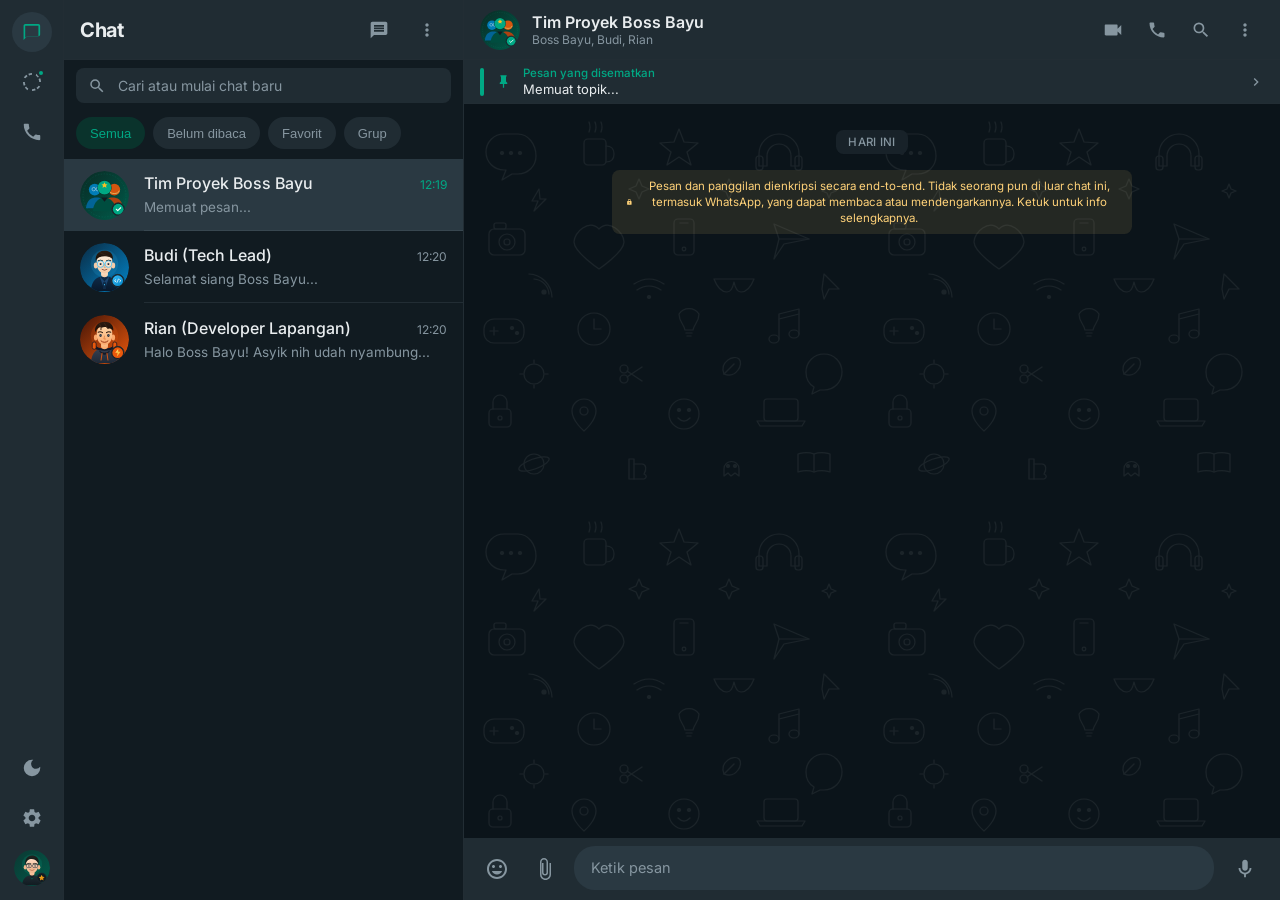
==== android/app/src/main/assets/web/index.html @ f2c986a3 "feat: Connect TerminalToolbar to dialog, add shared storage bind mount, and bundle web/server assets" ====
<!DOCTYPE html>
<html lang="id" data-theme="dark">
<head>
  <meta charset="UTF-8">
  <meta name="viewport" content="width=device-width, initial-scale=1.0, maximum-scale=1.0, user-scalable=no">
  <title>WhatsApp Web — Tim Proyek Boss Bayu</title>
  <link rel="stylesheet" href="style.css?v=3.2">
  <link rel="stylesheet" id="hljsTheme" href="vendor/highlight-dark.min.css">
  <link rel="preconnect" href="https://fonts.googleapis.com">
  <link rel="preconnect" href="https://fonts.gstatic.com" crossorigin>
  <link href="https://fonts.googleapis.com/css2?family=Segoe+UI:wght@400;500;600;700&family=Inter:wght@400;500;600;700&display=swap" rel="stylesheet">
</head>
<body>
  <div class="wa-app" id="waApp">
    
    <!-- =========================================================
         LEFT NAVIGATION RAIL (Desktop Left / Mobile Bottom)
         ========================================================= -->
    <nav class="nav-rail" id="navRail">
      <div class="nav-top">
        <!-- Chats Tab -->
        <button class="nav-btn active" id="tabChats" title="Chat" data-tab="chats">
          <svg class="nav-svg" viewBox="0 0 24 24" width="22" height="22">
            <path fill="currentColor" d="M19.005 3.175H4.674C3.642 3.175 2.8 4.017 2.8 5.05v15.545l3.874-3.875h12.331c1.032 0 1.874-.842 1.874-1.875V5.05c0-1.033-.842-1.875-1.874-1.875zm0 13.67H6.108l-1.508 1.508V5.05h14.405v11.795z"/>
          </svg>
          <span class="nav-badge" id="badgeChats" style="display:none;">0</span>
          <span class="nav-label">Chat</span>
        </button>

        <!-- Status Tab -->
        <button class="nav-btn" id="tabStatus" title="Status" data-tab="status">
          <svg class="nav-svg" viewBox="0 0 24 24" width="22" height="22">
            <path fill="currentColor" d="M12.005 2.175a9.82 9.82 0 0 0-4.045.867l.86 1.815a7.84 7.84 0 0 1 3.185-.682zm-6.04 2.01a9.82 9.82 0 0 0-2.923 2.923l1.815.86a7.84 7.84 0 0 1 2.308-2.308zM2.175 12.005c0 1.433.308 2.802.867 4.045l1.815-.86a7.84 7.84 0 0 1-.682-3.185zm2.01 6.04a9.82 9.82 0 0 0 2.923 2.923l.86-1.815a7.84 7.84 0 0 1-2.308-2.308zm7.82 3.78a9.82 9.82 0 0 0 4.045-.867l-.86-1.815a7.84 7.84 0 0 1-3.185.682zm6.04-2.01a9.82 9.82 0 0 0 2.923-2.923l-1.815-.86a7.84 7.84 0 0 1-2.308 2.308zm3.78-7.82a9.82 9.82 0 0 0-.867-4.045l-1.815.86a7.84 7.84 0 0 1 .682 3.185zm-2.01-6.04a9.82 9.82 0 0 0-2.923-2.923l-.86 1.815a7.84 7.84 0 0 1 2.308 2.308z"/>
          </svg>
          <span class="status-dot-indicator" id="badgeStatusDot"></span>
          <span class="nav-label">Status</span>
        </button>

        <!-- Calls Tab -->
        <button class="nav-btn" id="tabCalls" title="Panggilan" data-tab="calls">
          <svg class="nav-svg" viewBox="0 0 24 24" width="22" height="22">
            <path fill="currentColor" d="M20.01 15.38c-1.23 0-2.42-.2-3.53-.56a.977.977 0 0 0-1.01.24l-2.2 2.2a15.053 15.053 0 0 1-6.59-6.59l2.2-2.21a.96.96 0 0 0 .25-1.01A11.36 11.36 0 0 1 8.57 3.9c0-.55-.45-1-1-1H4c-.55 0-1 .45-1 1 0 9.39 7.61 17 17 17 .55 0 1-.45 1-1v-3.52c0-.55-.45-1-.99-1z"/>
          </svg>
          <span class="nav-badge" id="badgeCalls" style="display:none;">0</span>
          <span class="nav-label">Panggilan</span>
        </button>
      </div>

      <div class="nav-bottom">
        <!-- Theme Toggle -->
        <button class="nav-btn" id="btnThemeToggle" title="Ganti Tema (Gelap / Terang)">
          <svg class="icon-dark" viewBox="0 0 24 24" width="22" height="22">
            <path fill="currentColor" d="M12 3a9 9 0 1 0 9 9c0-.46-.04-.92-.1-1.36a5.389 5.389 0 0 1-4.4 2.26 5.403 5.403 0 0 1-3.14-9.8c-.44-.06-.9-.1-1.36-.1z"/>
          </svg>
          <svg class="icon-light" viewBox="0 0 24 24" width="22" height="22" style="display:none;">
            <path fill="currentColor" d="M12 7c-2.76 0-5 2.24-5 5s2.24 5 5 5 5-2.24 5-5-2.24-5-5-5zM2 13h2c.55 0 1-.45 1-1s-.45-1-1-1H2c-.55 0-1 .45-1 1s.45 1 1 1zm18 0h2c.55 0 1-.45 1-1s-.45-1-1-1h-2c-.55 0-1 .45-1 1s.45 1 1 1zM11 2v2c0 .55.45 1 1 1s1-.45 1-1V2c0-.55-.45-1-1-1s-1 .45-1 1zm0 18v2c0 .55.45 1 1 1s1-.45 1-1v-2c0-.55-.45-1-1-1s-1 .45-1 1z"/>
          </svg>
        </button>

        <!-- Settings Modal Trigger -->
        <button class="nav-btn" id="btnSettings" title="Pengaturan Model & Diskusi">
          <svg viewBox="0 0 24 24" width="22" height="22">
            <path fill="currentColor" d="M19.14 12.94c.04-.3.06-.61.06-.94 0-.32-.02-.64-.07-.94l2.03-1.58a.49.49 0 0 0 .12-.61l-1.92-3.32a.488.488 0 0 0-.59-.22l-2.39.96c-.5-.38-1.03-.7-1.62-.94l-.36-2.54a.484.484 0 0 0-.48-.41h-3.84c-.24 0-.43.17-.47.41l-.36 2.54c-.59.24-1.13.57-1.62.94l-2.39-.96c-.22-.08-.47 0-.59.22L2.74 8.87c-.12.21-.08.47.12.61l2.03 1.58c-.05.3-.09.63-.09.94s.02.64.07.94l-2.03 1.58a.49.49 0 0 0-.12.61l1.92 3.32c.12.22.37.29.59.22l2.39-.96c.5.38 1.03.7 1.62.94l.36 2.54c.05.24.24.41.48.41h3.84c.24 0 .44-.17.47-.41l.36-2.54c.59-.24 1.13-.56 1.62-.94l2.39.96c.22.08.47 0 .59-.22l1.92-3.32c.12-.22.07-.47-.12-.61l-2.01-1.58zM12 15.6c-1.98 0-3.6-1.62-3.6-3.6s1.62-3.6 3.6-3.6 3.6 1.62 3.6 3.6-1.62 3.6-3.6 3.6z"/>
          </svg>
        </button>

        <!-- Boss Bayu Profile (Handcrafted Vector Portrait) -->
        <div class="user-profile-badge" title="Boss Bayu (Ketua Tim & Admin Grup)">
          <div class="avatar-vector avatar-bayu">
            <svg viewBox="0 0 100 100" width="100%" height="100%">
              <defs>
                <linearGradient id="bayu-bg-rail" x1="0%" y1="0%" x2="100%" y2="100%">
                  <stop offset="0%" stop-color="#0c3832"/>
                  <stop offset="100%" stop-color="#005c4b"/>
                </linearGradient>
                <linearGradient id="bayu-skin-rail" x1="0%" y1="0%" x2="0%" y2="100%">
                  <stop offset="0%" stop-color="#fedac2"/>
                  <stop offset="100%" stop-color="#f3b78c"/>
                </linearGradient>
                <linearGradient id="bayu-hair-rail" x1="0%" y1="0%" x2="0%" y2="100%">
                  <stop offset="0%" stop-color="#1f2421"/>
                  <stop offset="100%" stop-color="#111613"/>
                </linearGradient>
                <linearGradient id="bayu-suit-rail" x1="0%" y1="0%" x2="0%" y2="100%">
                  <stop offset="0%" stop-color="#202c33"/>
                  <stop offset="100%" stop-color="#111b21"/>
                </linearGradient>
                <linearGradient id="bayu-crown-rail" x1="0%" y1="0%" x2="100%" y2="100%">
                  <stop offset="0%" stop-color="#fbbf24"/>
                  <stop offset="100%" stop-color="#d97706"/>
                </linearGradient>
              </defs>
              <circle cx="50" cy="50" r="50" fill="url(#bayu-bg-rail)"/>
              <circle cx="50" cy="40" r="28" fill="#00a884" opacity="0.18"/>
              <path d="M22 98 C24 78 35 70 50 70 C65 70 76 78 78 98 Z" fill="url(#bayu-suit-rail)"/>
              <path d="M42 70 L50 82 L58 70 Z" fill="#005c4b"/>
              <path d="M44 64 H56 V72 C56 75.5 53.5 78 50 78 C46.5 78 44 75.5 44 72 Z" fill="#182229"/>
              <path d="M43 54 H57 V66 C57 69 54 71 50 71 C46 71 43 69 43 66 Z" fill="url(#bayu-skin-rail)"/>
              <ellipse cx="31" cy="48" rx="4" ry="6.5" fill="#f3b78c"/>
              <ellipse cx="69" cy="48" rx="4" ry="6.5" fill="#f3b78c"/>
              <path d="M33 42 C33 28 40 24 50 24 C60 24 67 28 67 42 C67 56 60 64 50 64 C40 64 33 56 33 42 Z" fill="url(#bayu-skin-rail)"/>
              <path d="M31 38 C30 26 38 15 50 15 C60 15 69 22 69 34 C69 37 67 36 65 33 C61 27 54 24 46 25 C38 26 34 32 32 38 Z" fill="url(#bayu-hair-rail)"/>
              <path d="M32 35 L33 44 L36 41 Z" fill="url(#bayu-hair-rail)"/>
              <path d="M68 35 L67 44 L64 41 Z" fill="url(#bayu-hair-rail)"/>
              <path d="M37 38 Q43 36 47 38" stroke="#1f2421" stroke-width="2.2" stroke-linecap="round" fill="none"/>
              <path d="M53 38 Q57 36 63 38" stroke="#1f2421" stroke-width="2.2" stroke-linecap="round" fill="none"/>
              <rect x="35" y="40" width="13" height="9" rx="3" fill="#ffffff" fill-opacity="0.12" stroke="#2a3942" stroke-width="1.8"/>
              <rect x="52" y="40" width="13" height="9" rx="3" fill="#ffffff" fill-opacity="0.12" stroke="#2a3942" stroke-width="1.8"/>
              <line x1="48" y1="44" x2="52" y2="44" stroke="#2a3942" stroke-width="1.8"/>
              <line x1="37" y1="42" x2="40" y2="47" stroke="#ffffff" stroke-width="1.2" opacity="0.45" stroke-linecap="round"/>
              <line x1="54" y1="42" x2="57" y2="47" stroke="#ffffff" stroke-width="1.2" opacity="0.45" stroke-linecap="round"/>
              <circle cx="41.5" cy="44.5" r="1.8" fill="#111b21"/>
              <circle cx="58.5" cy="44.5" r="1.8" fill="#111b21"/>
              <path d="M50 44 L49 51 H52" stroke="#df9f78" stroke-width="1.4" stroke-linecap="round" stroke-linejoin="round" fill="none"/>
              <path d="M44 55 Q50 59 56 55" stroke="#a2553b" stroke-width="1.8" stroke-linecap="round" fill="none"/>
              <circle cx="77" cy="77" r="13" fill="#111b21" stroke="#202c33" stroke-width="2"/>
              <path d="M77 69 L79.5 74.5 L85 75.2 L81 79 L82 84.5 L77 81.8 L72 84.5 L73 79 L69 75.2 L74.5 74.5 Z" fill="url(#bayu-crown-rail)"/>
            </svg>
          </div>
        </div>
      </div>
    </nav>

    <!-- =========================================================
         SIDEBAR PANEL (Chat List / Status List / Call History)
         ========================================================= -->
    <aside class="sidebar-panel" id="sidebarPanel">
      
      <!-- 1. CHAT LIST VIEW -->
      <section class="sidebar-view view-active" id="viewChats">
        <header class="panel-header">
          <h1 class="panel-title">Chat</h1>
          <div class="header-tools">
            <button class="icon-tool" id="btnInitiateJapri" title="Chat baru">
              <svg viewBox="0 0 24 24" width="20" height="20">
                <path fill="currentColor" d="M20 2H4c-1.1 0-1.99.9-1.99 2L2 22l4-4h14c1.1 0 2-.9 2-2V4c0-1.1-.9-2-2-2zm-2 12H6v-2h12v2zm0-3H6V9h12v2zm0-3H6V6h12v2z"/>
              </svg>
            </button>
            <button class="icon-tool" id="btnSidebarMenu" title="Menu Opsi">
              <svg viewBox="0 0 24 24" width="20" height="20">
                <path fill="currentColor" d="M12 8c1.1 0 2-.9 2-2s-.9-2-2-2-2 .9-2 2 .9 2 2 2zm0 2c-1.1 0-2 .9-2 2s.9 2 2 2 2-.9 2-2-.9-2-2-2zm0 6c-1.1 0-2 .9-2 2s.9 2 2 2 2-.9 2-2-.9-2-2-2z"/>
              </svg>
            </button>
          </div>
        </header>

        <!-- Search Bar -->
        <div class="search-section">
          <div class="search-input-wrapper">
            <svg class="search-icon" viewBox="0 0 24 24" width="18" height="18">
              <path fill="currentColor" d="M15.5 14h-.79l-.28-.27A6.471 6.471 0 0 0 16 9.5 6.5 6.5 0 1 0 9.5 16c1.61 0 3.09-.59 4.23-1.57l.27.28v.79l5 4.99L20.49 19l-4.99-5zm-6 0C7.01 14 5 11.99 5 9.5S7.01 5 9.5 5 14 7.01 14 9.5 11.99 14 9.5 14z"/>
            </svg>
            <input type="text" id="inputSearchChats" placeholder="Cari atau mulai chat baru" autocomplete="off">
            <button class="btn-clear-search" id="btnClearSearch" style="display:none;" title="Bersihkan Pencarian">
              <svg viewBox="0 0 24 24" width="16" height="16"><path fill="currentColor" d="M19 6.41L17.59 5 12 10.59 6.41 5 5 6.41 10.59 12 5 17.59 6.41 19 12 13.41 17.59 19 19 17.59 13.41 12z"/></svg>
            </button>
          </div>
        </div>

        <!-- Filter Chips -->
        <div class="filter-chips">
          <button class="chip active" data-filter="all">Semua</button>
          <button class="chip" data-filter="unread">Belum dibaca</button>
          <button class="chip" data-filter="favorites">Favorit</button>
          <button class="chip" data-filter="group">Grup</button>
        </div>

        <!-- Chats List Items -->
        <div class="chat-list" id="chatListContainer">
          
          <!-- Item 1: Group Chat (Tim Proyek Boss Bayu) -->
          <div class="chat-item active" data-chat-id="group" id="chatItem-group">
            <div class="item-avatar-wrapper">
              <div class="avatar-vector avatar-group">
                <svg viewBox="0 0 100 100" width="100%" height="100%">
                  <defs>
                    <linearGradient id="grp-bg-list" x1="0%" y1="0%" x2="100%" y2="100%">
                      <stop offset="0%" stop-color="#0a2a24"/>
                      <stop offset="100%" stop-color="#005c4b"/>
                    </linearGradient>
                  </defs>
                  <circle cx="50" cy="50" r="50" fill="url(#grp-bg-list)"/>
                  <circle cx="50" cy="50" r="44" fill="none" stroke="#00a884" stroke-width="1" stroke-dasharray="3 3" opacity="0.3"/>
                  <g opacity="0.9">
                    <circle cx="30" cy="38" r="12" fill="#0284c7"/>
                    <path d="M12 76 C14 58 24 54 34 54 C42 54 48 57 51 68 C45 74 36 77 12 76 Z" fill="#0369a1"/>
                    <circle cx="28" cy="37" r="3.5" stroke="#ffffff" stroke-width="1.2" fill="none" opacity="0.8"/>
                    <circle cx="36" cy="37" r="3.5" stroke="#ffffff" stroke-width="1.2" fill="none" opacity="0.8"/>
                  </g>
                  <g opacity="0.9">
                    <circle cx="70" cy="38" r="12" fill="#ea580c"/>
                    <path d="M88 76 C86 58 76 54 66 54 C58 54 52 57 49 68 C55 74 64 77 88 76 Z" fill="#c2410c"/>
                    <path d="M60 40 C60 48 80 48 80 40" stroke="#fef08a" stroke-width="1.6" fill="none" opacity="0.85"/>
                  </g>
                  <g>
                    <circle cx="50" cy="34" r="14.5" fill="#08201a"/>
                    <circle cx="50" cy="34" r="14" fill="#00a884"/>
                    <path d="M26 82 C28 62 40 54 50 54 C60 54 72 62 74 82 Z" fill="#004d3f"/>
                    <path d="M43 54 L50 63 L57 54 Z" fill="#111b21"/>
                    <path d="M50 23 L52 27 L56 27.5 L53 30 L54 34 L50 32 L46 34 L47 30 L44 27.5 L48 27 Z" fill="#fbbf24"/>
                  </g>
                  <circle cx="78" cy="78" r="13" fill="#111b21" stroke="#202c33" stroke-width="2"/>
                  <circle cx="78" cy="78" r="11" fill="#00a884"/>
                  <path d="M74 78 L77 81 L83 75" stroke="#ffffff" stroke-width="2.2" stroke-linecap="round" stroke-linejoin="round" fill="none"/>
                </svg>
              </div>
            </div>
            <div class="item-details">
              <div class="item-row-top">
                <span class="item-name">Tim Proyek Boss Bayu</span>
                <span class="item-time" id="time-group">12:19</span>
              </div>
              <div class="item-row-bottom">
                <span class="item-snippet" id="snippet-group">Memuat pesan...</span>
                <span class="unread-pill" id="unread-group" style="display:none;">0</span>
              </div>
            </div>
          </div>

          <!-- Item 2: Direct Chat with Budi (Tech Lead) -->
          <div class="chat-item" data-chat-id="direct_budi" id="chatItem-direct_budi">
            <div class="item-avatar-wrapper">
              <div class="avatar-vector avatar-budi">
                <svg viewBox="0 0 100 100" width="100%" height="100%">
                  <defs>
                    <linearGradient id="budi-bg-list" x1="0%" y1="0%" x2="100%" y2="100%">
                      <stop offset="0%" stop-color="#0a2a42"/>
                      <stop offset="100%" stop-color="#0284c7"/>
                    </linearGradient>
                    <linearGradient id="budi-skin-list" x1="0%" y1="0%" x2="0%" y2="100%">
                      <stop offset="0%" stop-color="#ffeedb"/>
                      <stop offset="100%" stop-color="#f5caa6"/>
                    </linearGradient>
                    <linearGradient id="budi-hair-list" x1="0%" y1="0%" x2="0%" y2="100%">
                      <stop offset="0%" stop-color="#2c1d11"/>
                      <stop offset="100%" stop-color="#180e07"/>
                    </linearGradient>
                    <linearGradient id="budi-polo-list" x1="0%" y1="0%" x2="0%" y2="100%">
                      <stop offset="0%" stop-color="#0f2b48"/>
                      <stop offset="100%" stop-color="#08182b"/>
                    </linearGradient>
                    <linearGradient id="budi-badge-list" x1="0%" y1="0%" x2="100%" y2="100%">
                      <stop offset="0%" stop-color="#38bdf8"/>
                      <stop offset="100%" stop-color="#0284c7"/>
                    </linearGradient>
                  </defs>
                  <circle cx="50" cy="50" r="50" fill="url(#budi-bg-list)"/>
                  <circle cx="50" cy="42" r="28" fill="#38bdf8" opacity="0.14"/>
                  <path d="M22 98 C24 76 34 68 50 68 C66 68 76 76 78 98 Z" fill="url(#budi-polo-list)"/>
                  <path d="M40 68 L50 78 L47 88 L40 68 Z" fill="#1b4570"/>
                  <path d="M60 68 L50 78 L53 88 L60 68 Z" fill="#1b4570"/>
                  <path d="M47 80 H53 V94 H47 Z" fill="#0f2b48"/>
                  <circle cx="50" cy="85" r="1.2" fill="#38bdf8"/>
                  <path d="M43 52 H57 V65 C57 68 54 70 50 70 C46 70 43 68 43 65 Z" fill="url(#budi-skin-list)"/>
                  <ellipse cx="32" cy="46" rx="3.8" ry="6" fill="#f5caa6"/>
                  <ellipse cx="68" cy="46" rx="3.8" ry="6" fill="#f5caa6"/>
                  <path d="M34 40 C34 27 41 23 50 23 C59 23 66 27 66 40 C66 54 59 62 50 62 C41 62 34 54 34 40 Z" fill="url(#budi-skin-list)"/>
                  <path d="M32 36 C31 24 38 16 50 16 C61 16 68 22 67 33 C65 31 60 27 51 27 C42 27 35 30 32 36 Z" fill="url(#budi-hair-list)"/>
                  <path d="M39 19 Q48 24 64 29" stroke="#3d2a1c" stroke-width="1.5" stroke-linecap="round" fill="none"/>
                  <path d="M37 36 Q42 34 46 36" stroke="#2c1d11" stroke-width="2" stroke-linecap="round" fill="none"/>
                  <path d="M54 36 Q58 34 63 36" stroke="#2c1d11" stroke-width="2" stroke-linecap="round" fill="none"/>
                  <circle cx="42" cy="43" r="6.8" fill="#ffffff" fill-opacity="0.12" stroke="#38bdf8" stroke-width="1.6"/>
                  <circle cx="58" cy="43" r="6.8" fill="#ffffff" fill-opacity="0.12" stroke="#38bdf8" stroke-width="1.6"/>
                  <line x1="48.8" y1="43" x2="51.2" y2="43" stroke="#38bdf8" stroke-width="1.6"/>
                  <line x1="39" y1="40" x2="42" y2="45" stroke="#ffffff" stroke-width="1.2" opacity="0.6" stroke-linecap="round"/>
                  <line x1="55" y1="40" x2="58" y2="45" stroke="#ffffff" stroke-width="1.2" opacity="0.6" stroke-linecap="round"/>
                  <circle cx="42" cy="43" r="2" fill="#0f172a"/>
                  <circle cx="58" cy="43" r="2" fill="#0f172a"/>
                  <circle cx="42.6" cy="42.4" r="0.6" fill="#ffffff"/>
                  <circle cx="58.6" cy="42.4" r="0.6" fill="#ffffff"/>
                  <path d="M50 44 L49.2 50 H51.8" stroke="#d49b72" stroke-width="1.3" stroke-linecap="round" stroke-linejoin="round" fill="none"/>
                  <path d="M45 54 Q50 57.5 55 54" stroke="#8d4b38" stroke-width="1.7" stroke-linecap="round" fill="none"/>
                  <circle cx="77" cy="77" r="13" fill="#111b21" stroke="#202c33" stroke-width="2"/>
                  <circle cx="77" cy="77" r="11" fill="url(#budi-badge-list)"/>
                  <path d="M73 75 L70.5 77 L73 79" stroke="#ffffff" stroke-width="1.6" stroke-linecap="round" stroke-linejoin="round" fill="none"/>
                  <path d="M81 75 L83.5 77 L81 79" stroke="#ffffff" stroke-width="1.6" stroke-linecap="round" stroke-linejoin="round" fill="none"/>
                  <line x1="78.5" y1="73.5" x2="75.5" y2="80.5" stroke="#ffffff" stroke-width="1.5" stroke-linecap="round"/>
                </svg>
              </div>
            </div>
            <div class="item-details">
              <div class="item-row-top">
                <span class="item-name">Budi (Tech Lead)</span>
                <span class="item-time" id="time-direct_budi">12:20</span>
              </div>
              <div class="item-row-bottom">
                <span class="item-snippet" id="snippet-direct_budi">Selamat siang Boss Bayu...</span>
                <span class="unread-pill" id="unread-direct_budi" style="display:none;">0</span>
              </div>
            </div>
          </div>

          <!-- Item 3: Direct Chat with Rian (Developer Lapangan) -->
          <div class="chat-item" data-chat-id="direct_rian" id="chatItem-direct_rian">
            <div class="item-avatar-wrapper">
              <div class="avatar-vector avatar-rian">
                <svg viewBox="0 0 100 100" width="100%" height="100%">
                  <defs>
                    <linearGradient id="rian-bg-list" x1="0%" y1="0%" x2="100%" y2="100%">
                      <stop offset="0%" stop-color="#431407"/>
                      <stop offset="100%" stop-color="#ea580c"/>
                    </linearGradient>
                    <linearGradient id="rian-skin-list" x1="0%" y1="0%" x2="0%" y2="100%">
                      <stop offset="0%" stop-color="#fed7aa"/>
                      <stop offset="100%" stop-color="#fba86b"/>
                    </linearGradient>
                    <linearGradient id="rian-hair-list" x1="0%" y1="0%" x2="0%" y2="100%">
                      <stop offset="0%" stop-color="#2d1b11"/>
                      <stop offset="100%" stop-color="#190e07"/>
                    </linearGradient>
                    <linearGradient id="rian-hoodie-list" x1="0%" y1="0%" x2="0%" y2="100%">
                      <stop offset="0%" stop-color="#374151"/>
                      <stop offset="100%" stop-color="#1f2937"/>
                    </linearGradient>
                    <linearGradient id="rian-bolt-list" x1="0%" y1="0%" x2="100%" y2="100%">
                      <stop offset="0%" stop-color="#fef08a"/>
                      <stop offset="100%" stop-color="#f59e0b"/>
                    </linearGradient>
                  </defs>
                  <circle cx="50" cy="50" r="50" fill="url(#rian-bg-list)"/>
                  <circle cx="50" cy="42" r="28" fill="#ea580c" opacity="0.22"/>
                  <path d="M22 98 C24 76 34 68 50 68 C66 68 76 76 78 98 Z" fill="url(#rian-hoodie-list)"/>
                  <path d="M38 72 Q50 82 62 72 Q50 90 38 72 Z" fill="#111827"/>
                  <line x1="45" y1="78" x2="43" y2="92" stroke="#ea580c" stroke-width="1.8" stroke-linecap="round"/>
                  <line x1="55" y1="78" x2="57" y2="92" stroke="#ea580c" stroke-width="1.8" stroke-linecap="round"/>
                  <path d="M30 63 C30 73 70 73 70 63" stroke="#111827" stroke-width="5" stroke-linecap="round" fill="none"/>
                  <rect x="25" y="55" width="8" height="15" rx="4" fill="#ea580c" stroke="#111827" stroke-width="1.5"/>
                  <rect x="67" y="55" width="8" height="15" rx="4" fill="#ea580c" stroke="#111827" stroke-width="1.5"/>
                  <path d="M43 50 H57 V65 C57 68 54 70 50 70 C46 70 43 68 43 65 Z" fill="url(#rian-skin-list)"/>
                  <ellipse cx="32" cy="46" rx="3.6" ry="6" fill="#fba86b"/>
                  <ellipse cx="68" cy="46" rx="3.6" ry="6" fill="#fba86b"/>
                  <path d="M34 39 C34 26 41 22 50 22 C59 22 66 26 66 39 C66 53 59 61 50 61 C41 61 34 53 34 39 Z" fill="url(#rian-skin-list)"/>
                  <path d="M31 35 C29 23 37 14 50 14 C62 14 69 21 68 32 C65 30 63 26 58 28 C54 23 48 24 44 26 C40 23 35 27 31 35 Z" fill="url(#rian-hair-list)"/>
                  <path d="M40 18 Q45 25 43 30" stroke="#3d2416" stroke-width="2" stroke-linecap="round" fill="none"/>
                  <path d="M50 17 Q54 24 57 28" stroke="#3d2416" stroke-width="2" stroke-linecap="round" fill="none"/>
                  <path d="M37 35 Q42 33 46 36" stroke="#2d1b11" stroke-width="2.2" stroke-linecap="round" fill="none"/>
                  <path d="M54 36 Q58 33 63 35" stroke="#2d1b11" stroke-width="2.2" stroke-linecap="round" fill="none"/>
                  <ellipse cx="42" cy="42" rx="2.5" ry="3" fill="#1f2937"/>
                  <ellipse cx="58" cy="42" rx="2.5" ry="3" fill="#1f2937"/>
                  <circle cx="42.8" cy="41" r="0.9" fill="#ffffff"/>
                  <circle cx="58.8" cy="41" r="0.9" fill="#ffffff"/>
                  <path d="M50 43 L48.8 49 H52.2" stroke="#d97736" stroke-width="1.4" stroke-linecap="round" stroke-linejoin="round" fill="none"/>
                  <path d="M43 53 Q50 59 57 53" stroke="#9a3412" stroke-width="2" stroke-linecap="round" fill="none"/>
                  <circle cx="77" cy="77" r="13" fill="#111b21" stroke="#202c33" stroke-width="2"/>
                  <circle cx="77" cy="77" r="11" fill="#ea580c"/>
                  <path d="M78 69 L72 77 H77 L75 85 L83 75 H78 Z" fill="url(#rian-bolt-list)"/>
                </svg>
              </div>
            </div>
            <div class="item-details">
              <div class="item-row-top">
                <span class="item-name">Rian (Developer Lapangan)</span>
                <span class="item-time" id="time-direct_rian">12:20</span>
              </div>
              <div class="item-row-bottom">
                <span class="item-snippet" id="snippet-direct_rian">Halo Boss Bayu! Asyik nih udah nyambung...</span>
                <span class="unread-pill" id="unread-direct_rian" style="display:none;">0</span>
              </div>
            </div>
          </div>

        </div>
      </section>

      <!-- 2. STATUS LIST VIEW -->
      <section class="sidebar-view" id="viewStatus" style="display: none;">
        <header class="panel-header">
          <h1 class="panel-title">Status</h1>
          <div class="header-tools">
            <button class="icon-tool" id="btnOpenNewStatusModal" title="Buat Status Baru">
              <svg viewBox="0 0 24 24" width="20" height="20">
                <path fill="currentColor" d="M19 13h-6v6h-2v-6H5v-2h6V5h2v6h6v2z"/>
              </svg>
            </button>
          </div>
        </header>

        <div class="status-list-container">
          <!-- My Status Section -->
          <div class="status-section-header">Status Saya</div>
          <div class="status-item my-status-item" id="myStatusItem">
            <div class="status-avatar-ring my-status-ring" id="myStatusRing">
              <div class="avatar-vector avatar-bayu">
                <svg viewBox="0 0 100 100" width="100%" height="100%">
                  <defs>
                    <linearGradient id="bayu-bg-status" x1="0%" y1="0%" x2="100%" y2="100%">
                      <stop offset="0%" stop-color="#0c3832"/>
                      <stop offset="100%" stop-color="#005c4b"/>
                    </linearGradient>
                    <linearGradient id="bayu-skin-status" x1="0%" y1="0%" x2="0%" y2="100%">
                      <stop offset="0%" stop-color="#fedac2"/>
                      <stop offset="100%" stop-color="#f3b78c"/>
                    </linearGradient>
                    <linearGradient id="bayu-hair-status" x1="0%" y1="0%" x2="0%" y2="100%">
                      <stop offset="0%" stop-color="#1f2421"/>
                      <stop offset="100%" stop-color="#111613"/>
                    </linearGradient>
                    <linearGradient id="bayu-suit-status" x1="0%" y1="0%" x2="0%" y2="100%">
                      <stop offset="0%" stop-color="#202c33"/>
                      <stop offset="100%" stop-color="#111b21"/>
                    </linearGradient>
                    <linearGradient id="bayu-crown-status" x1="0%" y1="0%" x2="100%" y2="100%">
                      <stop offset="0%" stop-color="#fbbf24"/>
                      <stop offset="100%" stop-color="#d97706"/>
                    </linearGradient>
                  </defs>
                  <circle cx="50" cy="50" r="50" fill="url(#bayu-bg-status)"/>
                  <circle cx="50" cy="40" r="28" fill="#00a884" opacity="0.18"/>
                  <path d="M22 98 C24 78 35 70 50 70 C65 70 76 78 78 98 Z" fill="url(#bayu-suit-status)"/>
                  <path d="M42 70 L50 82 L58 70 Z" fill="#005c4b"/>
                  <path d="M44 64 H56 V72 C56 75.5 53.5 78 50 78 C46.5 78 44 75.5 44 72 Z" fill="#182229"/>
                  <path d="M43 54 H57 V66 C57 69 54 71 50 71 C46 71 43 69 43 66 Z" fill="url(#bayu-skin-status)"/>
                  <ellipse cx="31" cy="48" rx="4" ry="6.5" fill="#f3b78c"/>
                  <ellipse cx="69" cy="48" rx="4" ry="6.5" fill="#f3b78c"/>
                  <path d="M33 42 C33 28 40 24 50 24 C60 24 67 28 67 42 C67 56 60 64 50 64 C40 64 33 56 33 42 Z" fill="url(#bayu-skin-status)"/>
                  <path d="M31 38 C30 26 38 15 50 15 C60 15 69 22 69 34 C69 37 67 36 65 33 C61 27 54 24 46 25 C38 26 34 32 32 38 Z" fill="url(#bayu-hair-status)"/>
                  <path d="M32 35 L33 44 L36 41 Z" fill="url(#bayu-hair-status)"/>
                  <path d="M68 35 L67 44 L64 41 Z" fill="url(#bayu-hair-status)"/>
                  <path d="M37 38 Q43 36 47 38" stroke="#1f2421" stroke-width="2.2" stroke-linecap="round" fill="none"/>
                  <path d="M53 38 Q57 36 63 38" stroke="#1f2421" stroke-width="2.2" stroke-linecap="round" fill="none"/>
                  <rect x="35" y="40" width="13" height="9" rx="3" fill="#ffffff" fill-opacity="0.12" stroke="#2a3942" stroke-width="1.8"/>
                  <rect x="52" y="40" width="13" height="9" rx="3" fill="#ffffff" fill-opacity="0.12" stroke="#2a3942" stroke-width="1.8"/>
                  <line x1="48" y1="44" x2="52" y2="44" stroke="#2a3942" stroke-width="1.8"/>
                  <line x1="37" y1="42" x2="40" y2="47" stroke="#ffffff" stroke-width="1.2" opacity="0.45" stroke-linecap="round"/>
                  <line x1="54" y1="42" x2="57" y2="47" stroke="#ffffff" stroke-width="1.2" opacity="0.45" stroke-linecap="round"/>
                  <circle cx="41.5" cy="44.5" r="1.8" fill="#111b21"/>
                  <circle cx="58.5" cy="44.5" r="1.8" fill="#111b21"/>
                  <path d="M50 44 L49 51 H52" stroke="#df9f78" stroke-width="1.4" stroke-linecap="round" stroke-linejoin="round" fill="none"/>
                  <path d="M44 55 Q50 59 56 55" stroke="#a2553b" stroke-width="1.8" stroke-linecap="round" fill="none"/>
                  <circle cx="77" cy="77" r="13" fill="#111b21" stroke="#202c33" stroke-width="2"/>
                  <path d="M77 69 L79.5 74.5 L85 75.2 L81 79 L82 84.5 L77 81.8 L72 84.5 L73 79 L69 75.2 L74.5 74.5 Z" fill="url(#bayu-crown-status)"/>
                </svg>
              </div>
              <button class="add-status-plus-btn" id="btnPlusMyStatus" title="Tambah Status Baru">
                <svg viewBox="0 0 24 24" width="12" height="12"><path fill="#fff" d="M19 13h-6v6h-2v-6H5v-2h6V5h2v6h6v2z"/></svg>
              </button>
            </div>
            <div class="status-info">
              <span class="status-author">Status Saya</span>
              <span class="status-subtitle" id="myStatusSubtitle">Klik untuk melihat atau menambah status</span>
            </div>
            <div class="my-status-actions" id="myStatusActions" style="display: none;">
              <span class="views-counter" id="myStatusViewsCount" title="Dilihat oleh anggota tim">
                <svg viewBox="0 0 24 24" width="14" height="14"><path fill="currentColor" d="M12 4.5C7 4.5 2.73 7.61 1 12c1.73 4.39 6 7.5 11 7.5s9.27-3.11 11-7.5c-1.73-4.39-6-7.5-11-7.5zM12 17c-2.76 0-5-2.24-5-5s2.24-5 5-5 5 2.24 5 5-2.24 5-5 5zm0-8c-1.66 0-3 1.34-3 3s1.34 3 3 3 3-1.34 3-3-1.34-3-3-3z"/></svg>
                2
              </span>
            </div>
          </div>

          <!-- Recent Updates Section -->
          <div class="status-section-header">Pembaruan Terkini</div>
          <div class="status-recent-list" id="statusRecentList">
            <!-- Dynamic Status Items injected here -->
          </div>
        </div>
      </section>

      <!-- 3. CALLS HISTORY VIEW -->
      <section class="sidebar-view" id="viewCalls" style="display: none;">
        <header class="panel-header">
          <h1 class="panel-title">Panggilan</h1>
          <div class="header-tools">
            <button class="icon-tool" id="btnQuickCallBudi" title="Panggil Budi">
              <svg viewBox="0 0 24 24" width="20" height="20">
                <path fill="currentColor" d="M20.01 15.38c-1.23 0-2.42-.2-3.53-.56a.977.977 0 0 0-1.01.24l-2.2 2.2a15.053 15.053 0 0 1-6.59-6.59l2.2-2.21a.96.96 0 0 0 .25-1.01A11.36 11.36 0 0 1 8.57 3.9c0-.55-.45-1-1-1H4c-.55 0-1 .45-1 1 0 9.39 7.61 17 17 17 .55 0 1-.45 1-1v-3.52c0-.55-.45-1-.99-1z"/>
              </svg>
            </button>
            <button class="icon-tool" id="btnQuickCallRian" title="Panggil Rian">
              <svg viewBox="0 0 24 24" width="20" height="20">
                <path fill="currentColor" d="M17 10.5V7c0-.55-.45-1-1-1H4c-.55 0-1 .45-1 1v10c0 .55.45 1 1 1h12c.55 0 1-.45 1-1v-3.5l4 4v-11l-4 4z"/>
              </svg>
            </button>
          </div>
        </header>

        <div class="calls-list-container" id="callsListContainer">
          <!-- Dynamic Call Log injected here -->
        </div>
      </section>

    </aside>

    <!-- =========================================================
         MAIN CHAT WINDOW (Active Room Conversation)
         ========================================================= -->
    <main class="chat-main" id="chatMain">
      
      <!-- Top Chat Header -->
      <header class="chat-header">
        <div class="chat-header-left">
          <!-- Mobile Back Button -->
          <button class="btn-back-mobile" id="btnBackMobile" title="Kembali ke Daftar Chat">
            <svg viewBox="0 0 24 24" width="24" height="24">
              <path fill="currentColor" d="M20 11H7.83l5.59-5.59L12 4l-8 8 8 8 1.41-1.41L7.83 13H20v-2z"/>
            </svg>
          </button>

          <div class="header-avatar-box" id="headerAvatarBox">
            <div class="avatar-vector avatar-group" id="headerAvatar">
              <svg viewBox="0 0 100 100" width="100%" height="100%">
                <defs>
                  <linearGradient id="grp-bg-hdr" x1="0%" y1="0%" x2="100%" y2="100%">
                    <stop offset="0%" stop-color="#0a2a24"/>
                    <stop offset="100%" stop-color="#005c4b"/>
                  </linearGradient>
                </defs>
                <circle cx="50" cy="50" r="50" fill="url(#grp-bg-hdr)"/>
                <circle cx="50" cy="50" r="44" fill="none" stroke="#00a884" stroke-width="1" stroke-dasharray="3 3" opacity="0.3"/>
                <g opacity="0.9">
                  <circle cx="30" cy="38" r="12" fill="#0284c7"/>
                  <path d="M12 76 C14 58 24 54 34 54 C42 54 48 57 51 68 C45 74 36 77 12 76 Z" fill="#0369a1"/>
                  <circle cx="28" cy="37" r="3.5" stroke="#ffffff" stroke-width="1.2" fill="none" opacity="0.8"/>
                  <circle cx="36" cy="37" r="3.5" stroke="#ffffff" stroke-width="1.2" fill="none" opacity="0.8"/>
                </g>
                <g opacity="0.9">
                  <circle cx="70" cy="38" r="12" fill="#ea580c"/>
                  <path d="M88 76 C86 58 76 54 66 54 C58 54 52 57 49 68 C55 74 64 77 88 76 Z" fill="#c2410c"/>
                  <path d="M60 40 C60 48 80 48 80 40" stroke="#fef08a" stroke-width="1.6" fill="none" opacity="0.85"/>
                </g>
                <g>
                  <circle cx="50" cy="34" r="14.5" fill="#08201a"/>
                  <circle cx="50" cy="34" r="14" fill="#00a884"/>
                  <path d="M26 82 C28 62 40 54 50 54 C60 54 72 62 74 82 Z" fill="#004d3f"/>
                  <path d="M43 54 L50 63 L57 54 Z" fill="#111b21"/>
                  <path d="M50 23 L52 27 L56 27.5 L53 30 L54 34 L50 32 L46 34 L47 30 L44 27.5 L48 27 Z" fill="#fbbf24"/>
                </g>
                <circle cx="78" cy="78" r="13" fill="#111b21" stroke="#202c33" stroke-width="2"/>
                <circle cx="78" cy="78" r="11" fill="#00a884"/>
                <path d="M74 78 L77 81 L83 75" stroke="#ffffff" stroke-width="2.2" stroke-linecap="round" stroke-linejoin="round" fill="none"/>
              </svg>
            </div>
          </div>

          <div class="header-title-box">
            <h2 class="chat-room-title" id="chatRoomTitle">Tim Proyek Boss Bayu</h2>
            <p class="chat-room-status" id="chatRoomStatus">Boss Bayu, Budi, Rian</p>
          </div>
        </div>

        <div class="chat-header-right">
          <!-- Video Call Button -->
          <button class="btn-header-action" id="btnStartVideoCall" title="Panggilan Video">
            <svg viewBox="0 0 24 24" width="22" height="22">
              <path fill="currentColor" d="M17 10.5V7c0-.55-.45-1-1-1H4c-.55 0-1 .45-1 1v10c0 .55.45 1 1 1h12c.55 0 1-.45 1-1v-3.5l4 4v-11l-4 4z"/>
            </svg>
          </button>

          <!-- Voice Call Button -->
          <button class="btn-header-action" id="btnStartVoiceCall" title="Panggilan Suara">
            <svg viewBox="0 0 24 24" width="20" height="20">
              <path fill="currentColor" d="M20.01 15.38c-1.23 0-2.42-.2-3.53-.56a.977.977 0 0 0-1.01.24l-2.2 2.2a15.053 15.053 0 0 1-6.59-6.59l2.2-2.21a.96.96 0 0 0 .25-1.01A11.36 11.36 0 0 1 8.57 3.9c0-.55-.45-1-1-1H4c-.55 0-1 .45-1 1 0 9.39 7.61 17 17 17 .55 0 1-.45 1-1v-3.52c0-.55-.45-1-.99-1z"/>
            </svg>
          </button>

          <!-- In-Chat Search Button -->
          <button class="btn-header-action" id="btnToggleChatSearch" title="Cari Pesan">
            <svg viewBox="0 0 24 24" width="20" height="20">
              <path fill="currentColor" d="M15.5 14h-.79l-.28-.27A6.471 6.471 0 0 0 16 9.5 6.5 6.5 0 1 0 9.5 16c1.61 0 3.09-.59 4.23-1.57l.27.28v.79l5 4.99L20.49 19l-4.99-5zm-6 0C7.01 14 5 11.99 5 9.5S7.01 5 9.5 5 14 7.01 14 9.5 11.99 14 9.5 14z"/>
            </svg>
          </button>

          <!-- More Options Menu Button -->
          <button class="btn-header-action" id="btnChatMenu" title="Menu opsi">
            <svg viewBox="0 0 24 24" width="20" height="20">
              <path fill="currentColor" d="M12 8c1.1 0 2-.9 2-2s-.9-2-2-2-2 .9-2 2 .9 2 2 2zm0 2c-1.1 0-2 .9-2 2s.9 2 2 2 2-.9 2-2-.9-2-2-2zm0 6c-1.1 0-2 .9-2 2s.9 2 2 2 2-.9 2-2-.9-2-2-2z"/>
            </svg>
          </button>
        </div>
      </header>

      <!-- In-Chat Search Overlay Bar -->
      <div class="inchat-search-bar" id="inchatSearchBar" style="display: none;">
        <div class="inchat-search-inner">
          <input type="text" id="inputInchatSearch" placeholder="Cari pesan di obrolan ini..." autocomplete="off">
          <span class="search-match-count" id="searchMatchCount">0 cocok</span>
          <button class="btn-search-nav" id="btnSearchPrev" title="Sebelumnya">
            <svg viewBox="0 0 24 24" width="18" height="18"><path fill="currentColor" d="M7.41 15.41L12 10.83l4.59 4.58L18 14l-6-6-6 6z"/></svg>
          </button>
          <button class="btn-search-nav" id="btnSearchNext" title="Berikutnya">
            <svg viewBox="0 0 24 24" width="18" height="18"><path fill="currentColor" d="M7.41 8.59L12 13.17l4.59-4.58L18 10l-6 6-6-6z"/></svg>
          </button>
          <button class="btn-search-close" id="btnCloseInchatSearch" title="Tutup">
            <svg viewBox="0 0 24 24" width="18" height="18"><path fill="currentColor" d="M19 6.41L17.59 5 12 10.59 6.41 5 5 6.41 10.59 12 5 17.59 6.41 19 12 13.41 17.59 19 19 17.59 13.41 12z"/></svg>
          </button>
        </div>
      </div>

      <!-- Chat Menu Dropdown Popover (Authentic WhatsApp Dropdown) -->
      <div class="chat-menu-dropdown" id="chatMenuDropdown" style="display: none;">
        <button class="menu-item" id="menuItemInfo">
          <svg viewBox="0 0 24 24" width="18" height="18"><path fill="currentColor" d="M12 2C6.48 2 2 6.48 2 12s4.48 10 10 10 10-4.48 10-10S17.52 2 12 2zm1 15h-2v-6h2v6zm0-8h-2V7h2v2z"/></svg>
          <span>Info Obrolan</span>
        </button>
        <button class="menu-item" id="menuItemSearch">
          <svg viewBox="0 0 24 24" width="18" height="18"><path fill="currentColor" d="M15.5 14h-.79l-.28-.27A6.471 6.471 0 0 0 16 9.5 6.5 6.5 0 1 0 9.5 16c1.61 0 3.09-.59 4.23-1.57l.27.28v.79l5 4.99L20.49 19l-4.99-5zm-6 0C7.01 14 5 11.99 5 9.5S7.01 5 9.5 5 14 7.01 14 9.5 11.99 14 9.5 14z"/></svg>
          <span>Cari Pesan</span>
        </button>
        <button class="menu-item" id="btnLoopToggle">
          <svg id="iconLoopState" viewBox="0 0 24 24" width="18" height="18">
            <polygon fill="currentColor" points="7 5 19 12 7 19 7 5"/>
          </svg>
          <span id="labelLoopState">Mulai Diskusi Otomatis</span>
        </button>
        <button class="menu-item" id="btnToggleWakelock">
          <svg viewBox="0 0 24 24" width="18" height="18">
            <path fill="currentColor" d="M12 1L3 5v6c0 5.55 3.84 10.74 9 12 5.16-1.26 9-6.45 9-12V5l-9-4zm0 10.99h7c-.53 4.12-3.28 7.79-7 8.94V12H5V6.3l7-3.11v8.8z"/>
          </svg>
          <span>Wakelock Server</span>
          <span class="menu-status-badge" id="badgeWakelockStatus">Aktif</span>
        </button>
        <button class="menu-item" id="menuItemSettings">
          <svg viewBox="0 0 24 24" width="18" height="18"><path fill="currentColor" d="M19.14 12.94c.04-.3.06-.61.06-.94 0-.32-.02-.64-.07-.94l2.03-1.58a.49.49 0 0 0 .12-.61l-1.92-3.32a.488.488 0 0 0-.59-.22l-2.39.96c-.5-.38-1.03-.7-1.62-.94l-.36-2.54a.484.484 0 0 0-.48-.41h-3.84c-.24 0-.43.17-.47.41l-.36 2.54c-.59.24-1.13.57-1.62.94l-2.39-.96c-.22-.08-.47 0-.59.22L2.74 8.87c-.12.21-.08.47.12.61l2.03 1.58c-.05.3-.09.63-.09.94s.02.64.07.94l-2.03 1.58a.49.49 0 0 0-.12.61l1.92 3.32c.12.22.37.29.59.22l2.39-.96c.5.38 1.03.7 1.62.94l.36 2.54c.05.24.24.41.48.41h3.84c.24 0 .44-.17.47-.41l.36-2.54c.59-.24 1.13-.56 1.62-.94l2.39.96c.22.08.47 0 .59-.22l1.92-3.32c.12-.22.07-.47-.12-.61l-2.01-1.58zM12 15.6c-1.98 0-3.6-1.62-3.6-3.6s1.62-3.6 3.6-3.6 3.6 1.62 3.6 3.6-1.62 3.6-3.6 3.6z"/></svg>
          <span>Pengaturan Chat & Model</span>
        </button>
        <div class="menu-divider"></div>
        <button class="menu-item menu-item-danger" id="menuItemClear">
          <svg viewBox="0 0 24 24" width="18" height="18"><path fill="currentColor" d="M6 19c0 1.1.9 2 2 2h8c1.1 0 2-.9 2-2V7H6v12zM19 4h-3.5l-1-1h-5l-1 1H5v2h14V4z"/></svg>
          <span>Bersihkan Pesan</span>
        </button>
      </div>

      <!-- Pinned Message / Topic Banner (Authentic WhatsApp Pinned Message) -->
      <div class="chat-pinned-banner" id="chatTopicBanner" title="Klik untuk membuka pengaturan topik">
        <div class="pinned-indicator"></div>
        <div class="pinned-icon-box">
          <svg viewBox="0 0 24 24" width="15" height="15">
            <path fill="var(--wa-teal)" d="M16 12V4H17V2H7V4H8V12L6 14V16H11V22H13V16H18V14L16 12Z"/>
          </svg>
        </div>
        <div class="pinned-body">
          <span class="pinned-label">Pesan yang disematkan</span>
          <span class="pinned-text" id="topicBannerText">Memuat topik...</span>
        </div>
        <div class="pinned-action-box">
          <svg viewBox="0 0 24 24" width="16" height="16">
            <path fill="currentColor" d="M8.59 16.59L13.17 12 8.59 7.41 10 6l6 6-6 6-1.41-1.41z"/>
          </svg>
        </div>
      </div>

      <!-- Messages Body Stream (FIXED SCROLL CONTAINER) -->
      <div class="chat-stream" id="chatStream">
        <div class="messages-wrap" id="messagesWrap">
          
          <!-- Date Pill -->
          <div class="date-divider">
            <span>HARI INI</span>
          </div>

          <!-- Encryption Security Banner -->
          <div class="security-banner">
            <svg viewBox="0 0 24 24" width="14" height="14">
              <path fill="#ffd279" d="M18 8h-1V6c0-2.76-2.24-5-5-5S7 3.24 7 6v2H6c-1.1 0-2 .9-2 2v10c0 1.1.9 2 2 2h12c1.1 0 2-.9 2-2V10c0-1.1-.9-2-2-2zm-6 9c-1.1 0-2-.9-2-2s.9-2 2-2 2 .9 2 2-.9 2-2 2zm3.1-9H8.9V6c0-1.71 1.39-3.1 3.1-3.1 1.71 0 3.1 1.39 3.1 3.1v2z"/>
            </svg>
            <span>Pesan dan panggilan dienkripsi secara end-to-end. Tidak seorang pun di luar chat ini, termasuk WhatsApp, yang dapat membaca atau mendengarkannya. Ketuk untuk info selengkapnya.</span>
          </div>

          <!-- Dynamic message bubbles injected here -->
        </div>

        <!-- Typing Bubble Indicator -->
        <div class="typing-bubble-container" id="typingBubble" style="display: none;">
          <div class="bubble-incoming typing-bubble">
            <span class="typing-name" id="typingName">Budi</span>
            <div class="typing-dots">
              <span class="dot"></span>
              <span class="dot"></span>
              <span class="dot"></span>
            </div>
            <span class="typing-text">sedang mengetik...</span>
          </div>
        </div>
      </div>

      <!-- Floating Scroll to Bottom Button Pinned to Chat Main -->
      <button class="btn-scroll-bottom" id="btnScrollBottom" style="display: none;" title="Scroll ke Pesan Terbaru">
        <svg viewBox="0 0 24 24" width="20" height="20">
          <path fill="currentColor" d="M7.41 8.59L12 13.17l4.59-4.58L18 10l-6 6-6-6z"/>
        </svg>
        <span class="scroll-unread-badge" id="scrollUnreadBadge" style="display: none;">0</span>
      </button>

      <!-- Quoted Reply Preview Bar (Appears when replying to a message) -->
      <div class="reply-preview-bar" id="replyPreviewBar" style="display: none;">
        <div class="reply-preview-content">
          <div class="reply-sender-title" id="replySenderTitle">Budi (Tech Lead)</div>
          <div class="reply-snippet-text" id="replySnippetText">Kutipan pesan...</div>
        </div>
        <button type="button" class="btn-cancel-reply" id="btnCancelReply" title="Batalkan Balasan">
          <svg viewBox="0 0 24 24" width="18" height="18"><path fill="currentColor" d="M19 6.41L17.59 5 12 10.59 6.41 5 5 6.41 10.59 12 5 17.59 6.41 19 12 13.41 17.59 19 19 17.59 13.41 12z"/></svg>
        </button>
      </div>

      <!-- Attached File Preview Bar -->
      <div class="attachment-preview-bar" id="attachmentPreviewBar" style="display: none;">
        <div class="attachment-preview-info">
          <svg viewBox="0 0 24 24" width="18" height="18"><path fill="currentColor" d="M16.5 6v11.5c0 2.21-1.79 4-4 4s-4-1.79-4-4V5a2.5 2.5 0 0 1 5 0v10.5c0 .83-.67 1.5-1.5 1.5s-1.5-.67-1.5-1.5V6H9v9.5a3 3 0 0 0 6 0V5c0-2.21-1.79-4-4-4S7 2.79 7 5v12.5c0 3.04 2.46 5.5 5.5 5.5s5.5-2.46 5.5-5.5V6h-1.5z"/></svg>
          <span class="attachment-name" id="attachmentName">file.txt</span>
          <span class="attachment-size" id="attachmentSize">(0 KB)</span>
        </div>
        <button type="button" class="btn-cancel-attachment" id="btnCancelAttachment" title="Batalkan File">
          <svg viewBox="0 0 24 24" width="18" height="18"><path fill="currentColor" d="M19 6.41L17.59 5 12 10.59 6.41 5 5 6.41 10.59 12 5 17.59 6.41 19 12 13.41 17.59 19 19 17.59 13.41 12z"/></svg>
        </button>
      </div>

      <!-- Emoji Drawer Popover -->
      <div class="emoji-drawer" id="emojiDrawer" style="display: none;">
        <div class="emoji-tabs">
          <button class="emoji-tab-btn active" data-cat="smileys">Senyum & Emosi</button>
          <button class="emoji-tab-btn" data-cat="gestures">Tangan & Gestur</button>
          <button class="emoji-tab-btn" data-cat="tech">Kerja & Koding</button>
          <button class="emoji-tab-btn" data-cat="symbols">Simbol & Reaksi</button>
        </div>
        <div class="emoji-grid" id="emojiGrid">
          <!-- Dynamic Emojis injected here -->
        </div>
      </div>

      <!-- Attachment Menu Popover -->
      <div class="attach-popup-menu" id="attachPopupMenu" style="display: none;">
        <button class="attach-item" id="attachBtnImage">
          <span class="attach-icon-circle attach-circle-purple">
            <svg viewBox="0 0 24 24" width="20" height="20"><path fill="#fff" d="M21 19V5c0-1.1-.9-2-2-2H5c-1.1 0-2 .9-2 2v14c0 1.1.9 2 2 2h14c1.1 0 2-.9 2-2zM8.5 13.5l2.5 3.01L14.5 12l4.5 6H5l3.5-4.5z"/></svg>
          </span>
          <span>Foto & Video</span>
        </button>
        <button class="attach-item" id="attachBtnDoc">
          <span class="attach-icon-circle attach-circle-blue">
            <svg viewBox="0 0 24 24" width="20" height="20"><path fill="#fff" d="M14 2H6c-1.1 0-1.99.9-1.99 2L4 20c0 1.1.89 2 1.99 2H18c1.1 0 2-.9 2-2V8l-6-6zm2 16H8v-2h8v2zm0-4H8v-2h8v2zm-3-5V3.5L18.5 9H13z"/></svg>
          </span>
          <span>Dokumen & File</span>
        </button>
        <button class="attach-item" id="attachBtnCode">
          <span class="attach-icon-circle attach-circle-orange">
            <svg viewBox="0 0 24 24" width="20" height="20"><path fill="#fff" d="M9.4 16.6L4.8 12l4.6-4.6L8 6l-6 6 6 6 1.4-1.4zm5.2 0l4.6-4.6-4.6-4.6L16 6l6 6-6 6-1.4-1.4z"/></svg>
          </span>
          <span>Snippet Kodingan</span>
        </button>
      </div>
      <input type="file" id="filePicker" style="display: none;">

      <!-- WhatsApp Footer / Input Bar -->
      <footer class="chat-input-bar">
        <!-- Emoji Toggle Button -->
        <button class="tool-btn" id="btnEmoji" title="Pilih Emoji" type="button">
          <svg viewBox="0 0 24 24" width="24" height="24">
            <path fill="currentColor" d="M11.99 2C6.47 2 2 6.48 2 12s4.47 10 9.99 10C17.52 22 22 17.52 22 12S17.52 2 11.99 2zM12 20c-4.42 0-8-3.58-8-8s3.58-8 8-8 8 3.58 8 8-3.58 8-8 8zm3.5-9c.83 0 1.5-.67 1.5-1.5S16.33 8 15.5 8 14 8.67 14 9.5s.67 1.5 1.5 1.5zm-7 0c.83 0 1.5-.67 1.5-1.5S9.33 8 8.5 8 7 8.67 7 9.5 7.67 11 8.5 11zm3.5 6.5c2.33 0 4.31-1.46 5.11-3.5H6.89c.8 2.04 2.78 3.5 5.11 3.5z"/>
          </svg>
        </button>

        <!-- Attachment Button -->
        <button class="tool-btn" id="btnAttach" title="Lampirkan File atau Gambar" type="button">
          <svg viewBox="0 0 24 24" width="24" height="24">
            <path fill="currentColor" d="M16.5 6v11.5c0 2.21-1.79 4-4 4s-4-1.79-4-4V5a2.5 2.5 0 0 1 5 0v10.5c0 .83-.67 1.5-1.5 1.5s-1.5-.67-1.5-1.5V6H9v9.5a3 3 0 0 0 6 0V5c0-2.21-1.79-4-4-4S7 2.79 7 5v12.5c0 3.04 2.46 5.5 5.5 5.5s5.5-2.46 5.5-5.5V6h-1.5z"/>
          </svg>
        </button>

        <!-- Voice Recording Mode Bar (Appears when recording audio) -->
        <div class="voice-recording-bar" id="voiceRecordingBar" style="display: none;">
          <div class="recording-indicator">
            <span class="rec-red-dot"></span>
            <span class="rec-timer" id="recTimer">00:00</span>
          </div>
          <div class="rec-soundwave">
            <span class="wave-bar"></span>
            <span class="wave-bar"></span>
            <span class="wave-bar"></span>
            <span class="wave-bar"></span>
            <span class="wave-bar"></span>
          </div>
          <button type="button" class="btn-rec-cancel" id="btnRecCancel" title="Batalkan Rekaman">
            <svg viewBox="0 0 24 24" width="20" height="20"><path fill="#e74c3c" d="M6 19c0 1.1.9 2 2 2h8c1.1 0 2-.9 2-2V7H6v12zM19 4h-3.5l-1-1h-5l-1 1H5v2h14V4z"/></svg>
          </button>
          <button type="button" class="btn-rec-send" id="btnRecSend" title="Kirim Pesan Suara">
            <svg viewBox="0 0 24 24" width="20" height="20"><path fill="#fff" d="M2.01 21L23 12 2.01 3 2 10l15 2-15 2z"/></svg>
          </button>
        </div>

        <!-- Normal Input Form -->
        <form class="input-form" id="chatInputForm">
          <textarea 
            class="input-box" 
            id="messageInput" 
            placeholder="Ketik pesan" 
            rows="1" 
            autocomplete="off"
          ></textarea>

          <!-- Send / Mic Toggle Buttons (Smooth Morphing) -->
          <div class="send-mic-wrap" id="sendMicWrap">
            <button type="button" class="btn-mic ripple-surface" id="btnMic" title="Rekam Pesan Suara">
              <svg viewBox="0 0 24 24" width="22" height="22">
                <path fill="currentColor" d="M12 14c1.66 0 3-1.34 3-3V5c0-1.66-1.34-3-3-3S9 3.34 9 5v6c0 1.66 1.34 3 3 3z"/>
                <path fill="currentColor" d="M17 11c0 2.76-2.24 5-5 5s-5-2.24-5-5H5c0 3.53 2.61 6.43 6 6.92V21h2v-3.08c3.39-.49 6-3.39 6-6.92h-2z"/>
              </svg>
            </button>
            <button type="submit" class="btn-send ripple-surface" id="btnSendMessage" title="Kirim Pesan">
              <svg viewBox="0 0 24 24" width="20" height="20">
                <path fill="currentColor" d="M2.01 21L23 12 2.01 3 2 10l15 2-15 2z"/>
              </svg>
            </button>
          </div>
        </form>
      </footer>
    </main>

  </div>

  <!-- Floating WhatsApp Message Context Menu -->
  <div class="bubble-context-menu" id="bubbleContextMenu" style="display: none;">
    <button class="ctx-item" id="ctxReply">
      <svg viewBox="0 0 24 24" width="16" height="16"><path fill="currentColor" d="M10 9V5l-7 7 7 7v-4.1c5 0 8.5 1.6 11 5.1-1-5-4-10-11-11z"/></svg>
      <span>Balas</span>
    </button>
    <button class="ctx-item" id="ctxCopy">
      <svg viewBox="0 0 24 24" width="16" height="16"><path fill="currentColor" d="M16 1H4c-1.1 0-2 .9-2 2v14h2V3h12V1zm3 4H8c-1.1 0-2 .9-2 2v14c0 1.1.9 2 2 2h11c1.1 0 2-.9 2-2V7c0-1.1-.9-2-2-2zm0 16H8V7h11v14z"/></svg>
      <span>Salin Teks</span>
    </button>
    <button class="ctx-item" id="ctxStar">
      <svg viewBox="0 0 24 24" width="16" height="16"><path fill="currentColor" d="M12 17.27L18.18 21l-1.64-7.03L22 9.24l-7.19-.61L12 2 9.19 8.63 2 9.24l5.46 4.73L5.82 21z"/></svg>
      <span>Bintang Pesan</span>
    </button>
    <div class="ctx-divider"></div>
    <button class="ctx-item ctx-danger" id="ctxDelete">
      <svg viewBox="0 0 24 24" width="16" height="16"><path fill="currentColor" d="M6 19c0 1.1.9 2 2 2h8c1.1 0 2-.9 2-2V7H6v12zM19 4h-3.5l-1-1h-5l-1 1H5v2h14V4z"/></svg>
      <span>Hapus untuk saya</span>
    </button>
  </div>

  <!-- WhatsApp Toast Notification -->
  <div class="wa-toast" id="waToast"></div>

  <!-- =========================================================
       MODALS & OVERLAYS
       ========================================================= -->

  <!-- 1. WHATSAPP STATUS STORY VIEWER MODAL -->
  <div class="modal-overlay" id="statusStoryViewerModal" style="display: none;">
    <div class="story-viewer-card" id="storyViewerCard">
      <!-- Progress Bar (Segmented) -->
      <div class="story-progress-bar" id="storyProgressBar">
        <div class="story-progress-segment">
          <div class="story-progress-fill" id="storyProgressFill"></div>
        </div>
      </div>

      <!-- Story Header -->
      <div class="story-header">
        <div class="story-author-info">
          <div class="avatar-vector" id="storyViewerAvatarBox">
            <svg id="storyViewerAvatarSvg" viewBox="0 0 24 24" width="20" height="20"></svg>
          </div>
          <div class="story-author-text">
            <span class="story-author-name" id="storyViewerName">Budi (Tech Lead)</span>
            <span class="story-time-ago" id="storyViewerTime">1 jam lalu</span>
          </div>
        </div>
        <div class="story-header-actions">
          <button class="btn-story-delete" id="btnStoryDelete" title="Hapus Status Ini" style="display: none;">
            <svg viewBox="0 0 24 24" width="18" height="18"><path fill="#fff" d="M6 19c0 1.1.9 2 2 2h8c1.1 0 2-.9 2-2V7H6v12zM19 4h-3.5l-1-1h-5l-1 1H5v2h14V4z"/></svg>
          </button>
          <button class="btn-close-story" id="btnCloseStoryViewer" title="Tutup">
            <svg viewBox="0 0 24 24" width="24" height="24"><path fill="#fff" d="M19 6.41L17.59 5 12 10.59 6.41 5 5 6.41 10.59 12 5 17.59 6.41 19 12 13.41 17.59 19 19 17.59 13.41 12z"/></svg>
          </button>
        </div>
      </div>

      <!-- Story Body -->
      <div class="story-content" id="storyViewerContent">
        <p class="story-text" id="storyViewerText">Isi status...</p>
      </div>

      <!-- Tap navigation zones -->
      <div class="story-tap-zone zone-left" id="storyTapPrev" title="Sebelumnya"></div>
      <div class="story-tap-zone zone-right" id="storyTapNext" title="Berikutnya"></div>

      <!-- Story Footer (Reply for contacts, or Views info for user) -->
      <div class="story-reply-footer" id="storyReplyFooter">
        <input type="text" class="story-reply-input" id="inputStoryReply" placeholder="Balas status..." />
        <button class="btn-send-story-reply" id="btnSendStoryReply" title="Kirim Balasan">
          <svg viewBox="0 0 24 24" width="20" height="20">
            <path fill="currentColor" d="M2.01 21L23 12 2.01 3 2 10l15 2-15 2z"/>
          </svg>
        </button>
      </div>

      <div class="story-my-views-footer" id="storyMyViewsFooter" style="display: none;">
        <svg viewBox="0 0 24 24" width="16" height="16"><path fill="#fff" d="M12 4.5C7 4.5 2.73 7.61 1 12c1.73 4.39 6 7.5 11 7.5s9.27-3.11 11-7.5c-1.73-4.39-6-7.5-11-7.5zM12 17c-2.76 0-5-2.24-5-5s2.24-5 5-5 5 2.24 5 5-2.24 5-5 5zm0-8c-1.66 0-3 1.34-3 3s1.34 3 3 3 3-1.34 3-3-1.34-3-3-3z"/></svg>
        <span>Dilihat oleh Budi (Tech Lead) & Rian (Developer Lapangan)</span>
      </div>
    </div>
  </div>

  <!-- 2. CREATE NEW STATUS MODAL -->
  <div class="modal-overlay" id="createStatusModal" style="display: none;">
    <div class="modal-box modal-create-status">
      <div class="modal-box-header">
        <h2>Buat Status WhatsApp Baru</h2>
        <button class="btn-close-modal" id="btnCloseCreateStatus">
          <svg viewBox="0 0 24 24" width="20" height="20"><path fill="currentColor" d="M19 6.41L17.59 5 12 10.59 6.41 5 5 6.41 10.59 12 5 17.59 6.41 19 12 13.41 17.59 19 19 17.59 13.41 12z"/></svg>
        </button>
      </div>
      <div class="modal-box-body">
        <div class="status-preview-box" id="statusPreviewBox" style="background: linear-gradient(135deg, #075e54 0%, #128c7e 100%);">
          <textarea id="inputStatusText" placeholder="Ketik statusmu di sini, Boss Bayu..." rows="4"></textarea>
        </div>

        <div class="color-picker-row">
          <span>Pilih Latar Warna:</span>
          <div class="color-options">
            <button class="color-dot active" style="background: linear-gradient(135deg, #075e54 0%, #128c7e 100%);" data-gradient="linear-gradient(135deg, #075e54 0%, #128c7e 100%)"></button>
            <button class="color-dot" style="background: linear-gradient(135deg, #1e3c72 0%, #2a5298 100%);" data-gradient="linear-gradient(135deg, #1e3c72 0%, #2a5298 100%)"></button>
            <button class="color-dot" style="background: linear-gradient(135deg, #d35400 0%, #e67e22 100%);" data-gradient="linear-gradient(135deg, #d35400 0%, #e67e22 100%)"></button>
            <button class="color-dot" style="background: linear-gradient(135deg, #8e44ad 0%, #9b59b6 100%);" data-gradient="linear-gradient(135deg, #8e44ad 0%, #9b59b6 100%)"></button>
            <button class="color-dot" style="background: linear-gradient(135deg, #c0392b 0%, #e74c3c 100%);" data-gradient="linear-gradient(135deg, #c0392b 0%, #e74c3c 100%)"></button>
          </div>
        </div>
      </div>
      <div class="modal-box-footer">
        <button class="btn btn-secondary" id="btnCancelStatus">Batal</button>
        <button class="btn btn-primary" id="btnPublishStatus">Kirim Status</button>
      </div>
    </div>
  </div>

  <!-- 3. CODE SNIPPET MODAL -->
  <div class="modal-overlay" id="snippetModal" style="display: none;">
    <div class="modal-box modal-snippet-box" style="max-width: 580px; width: 95%;">
      <div class="modal-box-header">
        <div style="display: flex; align-items: center; gap: 8px;">
          <svg viewBox="0 0 24 24" width="20" height="20" style="color: var(--accent);"><path fill="currentColor" d="M9.4 16.6L4.8 12l4.6-4.6L8 6l-6 6 6 6 1.4-1.4zm5.2 0l4.6-4.6-4.6-4.6L16 6l6 6-6 6-1.4-1.4z"/></svg>
          <h2 style="font-size: 16px; margin: 0; font-weight: 600;">Kirim Snippet Kodingan</h2>
        </div>
        <button class="btn-close-modal" id="btnCloseSnippetModal">
          <svg viewBox="0 0 24 24" width="20" height="20"><path fill="currentColor" d="M19 6.41L17.59 5 12 10.59 6.41 5 5 6.41 10.59 12 5 17.59 6.41 19 12 13.41 17.59 19 19 17.59 13.41 12z"/></svg>
        </button>
      </div>
      <div class="modal-box-body">
        <div style="display: grid; grid-template-columns: 1fr 1fr; gap: 12px; margin-bottom: 12px;">
          <div class="form-group" style="margin-bottom: 0;">
            <label for="snippetLanguage">Bahasa Pemrograman:</label>
            <select id="snippetLanguage" class="form-input">
              <option value="javascript" data-ext="js">JavaScript (Node/Web)</option>
              <option value="typescript" data-ext="ts">TypeScript</option>
              <option value="python" data-ext="py">Python</option>
              <option value="bash" data-ext="sh">Bash / Shell Linux</option>
              <option value="html" data-ext="html">HTML</option>
              <option value="css" data-ext="css">CSS</option>
              <option value="json" data-ext="json">JSON</option>
              <option value="sql" data-ext="sql">SQL Database</option>
              <option value="rust" data-ext="rs">Rust</option>
              <option value="go" data-ext="go">Go (Golang)</option>
              <option value="cpp" data-ext="cpp">C++</option>
              <option value="c" data-ext="c">C</option>
              <option value="php" data-ext="php">PHP</option>
              <option value="java" data-ext="java">Java</option>
              <option value="kotlin" data-ext="kt">Kotlin</option>
              <option value="markdown" data-ext="md">Markdown</option>
              <option value="plaintext" data-ext="txt">Plain Text / Log</option>
            </select>
          </div>
          <div class="form-group" style="margin-bottom: 0;">
            <label for="snippetFilename">Nama File:</label>
            <input type="text" id="snippetFilename" class="form-input" placeholder="contoh: script.js" value="snippet.js">
          </div>
        </div>
        <div class="form-group" style="margin-bottom: 0;">
          <div style="display: flex; justify-content: space-between; align-items: center; margin-bottom: 4px;">
            <label for="snippetCode" style="margin-bottom: 0;">Isi Kode Program:</label>
            <span id="snippetLineCount" style="font-size: 11px; color: var(--text-secondary);">1 baris</span>
          </div>
          <textarea id="snippetCode" class="form-input font-mono" rows="10" placeholder="// Tuliskan atau tempel kode program di sini...
// Mendukung tombol Tab (2 spasi)." style="resize: vertical; font-size: 13px; line-height: 1.45;"></textarea>
        </div>
        <div class="form-group" style="margin-top: 10px; margin-bottom: 0;">
          <label for="snippetCaption">Pesan / Pengantar (Opsional):</label>
          <input type="text" id="snippetCaption" class="form-input" placeholder="Tulis catatan atau pengantar untuk snippet ini (opsional)...">
        </div>
      </div>
      <div class="modal-box-footer">
        <button class="btn btn-secondary" id="btnCancelSnippet">Batal</button>
        <button class="btn btn-primary" id="btnSendSnippet">Kirim Snippet</button>
      </div>
    </div>
  </div>

  <!-- 4. WHATSAPP VOICE & VIDEO CALL OVERLAY SCREEN -->
  <div class="call-screen-overlay" id="callScreenOverlay" style="display: none;">
    <div class="call-container">
      
      <!-- Top Call Header -->
      <div class="call-top-bar">
        <span class="call-security">
          <svg viewBox="0 0 24 24" width="14" height="14">
            <path fill="currentColor" d="M18 8h-1V6c0-2.76-2.24-5-5-5S7 3.24 7 6v2H6c-1.1 0-2 .9-2 2v10c0 1.1.9 2 2 2h12c1.1 0 2-.9 2-2V10c0-1.1-.9-2-2-2zm-6 9c-1.1 0-2-.9-2-2s.9-2 2-2 2 .9 2 2-.9 2-2 2zm3.1-9H8.9V6c0-1.71 1.39-3.1 3.1-3.1 1.71 0 3.1 1.39 3.1 3.1v2z"/>
          </svg>
          Terenkripsi secara end-to-end
        </span>
        <span class="call-type-badge" id="callTypeBadge">PANGGILAN SUARA</span>
      </div>

      <!-- Center Contact Info -->
      <div class="call-center-info">
        <div class="call-avatar-pulsing" id="callAvatarPulsing">
          <div class="avatar-vector avatar-large" id="callContactAvatar">
            <svg id="callContactAvatarSvg" viewBox="0 0 24 24" width="56" height="56"></svg>
          </div>
        </div>
        <h2 class="call-contact-name" id="callContactName">Budi (Tech Lead)</h2>
        <p class="call-status-label" id="callStatusLabel">Memanggil...</p>
      </div>

      <!-- Video Feed Simulator (if Video Call) -->
      <div class="video-feed-container" id="videoFeedContainer" style="display: none;">
        <div class="video-feed-screen" id="videoFeedScreen">
          <div class="avatar-video-graphic" id="avatarVideoGraphic">
            <svg viewBox="0 0 24 24" width="64" height="64">
              <path fill="#00a884" d="M20 4H4c-1.1 0-2 .9-2 2v12c0 1.1.9 2 2 2h16c1.1 0 2-.9 2-2V6c0-1.1-.9-2-2-2zm-8 2c1.66 0 3 1.34 3 3s-1.34 3-3 3-3-1.34-3-3 1.34-3 3-3zm6 12H6v-1c0-2 4-3.1 6-3.1s6 1.1 6 3.1v1z"/>
            </svg>
          </div>
          <div class="video-tag" id="videoTag">Kamera Terhubung</div>
        </div>
        <div class="pip-self-camera">
          <span>Kamera Boss Bayu</span>
        </div>
      </div>

      <!-- Live Voice Subtitles -->
      <div class="call-speech-transcript" id="callSpeechTranscript">
        <p class="speech-subtitle" id="speechSubtitle">Menunggu sambungan suara...</p>
      </div>

      <!-- Call Quick Talk Input -->
      <div class="call-input-row" id="callInputRow">
        <input type="text" id="inputCallTalk" placeholder="Bicara atau ketik ke telepon..." autocomplete="off">
        <button class="btn-call-send" id="btnCallTalkSend" title="Kirim Suara">Katakan</button>
      </div>

      <!-- Call Bottom Controls -->
      <div class="call-controls">
        <button class="call-btn btn-mute" id="btnCallMute" title="Bisu (Mute)">
          <svg viewBox="0 0 24 24" width="24" height="24">
            <path fill="currentColor" d="M12 14c1.66 0 3-1.34 3-3V5c0-1.66-1.34-3-3-3S9 3.34 9 5v6c0 1.66 1.34 3 3 3z"/>
            <path fill="currentColor" d="M17 11c0 2.76-2.24 5-5 5s-5-2.24-5-5H5c0 3.53 2.61 6.43 6 6.92V21h2v-3.08c3.39-.49 6-3.39 6-6.92h-2z"/>
          </svg>
        </button>

        <button class="call-btn btn-speaker" id="btnCallSpeaker" title="Speaker">
          <svg viewBox="0 0 24 24" width="24" height="24">
            <path fill="currentColor" d="M3 9v6h4l5 5V4L7 9H3zm13.5 3c0-1.77-1.02-3.29-2.5-4.03v8.05c1.48-.73 2.5-2.25 2.5-4.02zM14 3.23v2.06c2.89.86 5 3.54 5 6.71s-2.11 5.85-5 6.71v2.06c4.01-.91 7-4.49 7-8.77s-2.99-7.86-7-8.77z"/>
          </svg>
        </button>

        <button class="call-btn btn-end" id="btnCallEnd" title="Akhiri Panggilan">
          <svg viewBox="0 0 24 24" width="28" height="28">
            <path fill="currentColor" d="M12 9c-1.6 0-3.15.25-4.6.72v3.1c0 .39-.23.74-.56.9-.98.49-1.87 1.12-2.66 1.85-.18.18-.43.28-.7.28-.28 0-.53-.11-.71-.29L.29 13.08a.99.99 0 0 1 0-1.41C3.28 8.78 7.42 7 12 7s8.72 1.78 11.71 4.67c.39.39.39 1.02 0 1.41l-2.48 2.48c-.18.18-.43.29-.71.29s-.52-.1-.7-.28c-.79-.74-1.69-1.36-2.67-1.85-.33-.16-.56-.5-.56-.9v-3.1C15.15 9.25 13.6 9 12 9z"/>
          </svg>
        </button>
      </div>

    </div>
  </div>

  <!-- 5. INCOMING CALL MODAL -->
  <div class="incoming-call-modal" id="incomingCallModal" style="display: none;">
    <div class="incoming-call-card">
      <div class="avatar-vector avatar-large" id="incomingAvatar">
        <svg id="incomingAvatarSvg" viewBox="0 0 24 24" width="56" height="56"></svg>
      </div>
      <h3 class="incoming-caller-name" id="incomingCallerName">Budi (Tech Lead)</h3>
      <p class="incoming-call-type" id="incomingCallType">Panggilan Suara WhatsApp Masuk...</p>
      
      <div class="incoming-action-buttons">
        <button class="btn-incoming btn-decline" id="btnDeclineIncoming" title="Tolak">
          <svg viewBox="0 0 24 24" width="24" height="24">
            <path fill="currentColor" d="M12 9c-1.6 0-3.15.25-4.6.72v3.1c0 .39-.23.74-.56.9-.98.49-1.87 1.12-2.66 1.85-.18.18-.43.28-.7.28-.28 0-.53-.11-.71-.29L.29 13.08a.99.99 0 0 1 0-1.41C3.28 8.78 7.42 7 12 7s8.72 1.78 11.71 4.67c.39.39.39 1.02 0 1.41l-2.48 2.48c-.18.18-.43.29-.71.29s-.52-.1-.7-.28c-.79-.74-1.69-1.36-2.67-1.85-.33-.16-.56-.5-.56-.9v-3.1C15.15 9.25 13.6 9 12 9z"/>
          </svg>
        </button>

        <button class="btn-incoming btn-accept" id="btnAcceptIncoming" title="Terima">
          <svg viewBox="0 0 24 24" width="24" height="24">
            <path fill="currentColor" d="M20.01 15.38c-1.23 0-2.42-.2-3.53-.56a.977.977 0 0 0-1.01.24l-2.2 2.2a15.053 15.053 0 0 1-6.59-6.59l2.2-2.21a.96.96 0 0 0 .25-1.01A11.36 11.36 0 0 1 8.57 3.9c0-.55-.45-1-1-1H4c-.55 0-1 .45-1 1 0 9.39 7.61 17 17 17 .55 0 1-.45 1-1v-3.52c0-.55-.45-1-.99-1z"/>
          </svg>
        </button>
      </div>
    </div>
  </div>

  <!-- 6. SETTINGS & MODEL SWITCH MODAL -->
  <div class="modal-overlay" id="settingsModal" style="display: none;">
    <div class="modal-box">
      <div class="modal-box-header">
        <h2>Pengaturan Model & Diskusi</h2>
        <button class="btn-close-modal" id="btnCloseSettings" title="Tutup Pengaturan (Esc)" aria-label="Tutup Pengaturan">
          <svg viewBox="0 0 24 24" width="20" height="20"><path fill="currentColor" d="M19 6.41L17.59 5 12 10.59 6.41 5 5 6.41 10.59 12 5 17.59 6.41 19 12 13.41 17.59 19 19 17.59 13.41 12z"/></svg>
        </button>
      </div>
      <div class="modal-box-body">
        
        <!-- Section 1: Model & Persona -->
        <div class="settings-section-header">
          <span class="settings-section-title">🤖 MODEL & KEPRIBADIAN AI</span>
        </div>

        <div class="form-group">
          <label for="selectModelA">
            <span class="badge-role badge-budi">Budi (Tech Lead)</span>
            Pilih Model AI:
          </label>
          <select id="selectModelA" class="form-select"></select>
          <small class="helper-text">Karakter kritis, arsitektur, teliti dan patuh pada Boss Bayu.</small>
        </div>

        <div class="form-group">
          <label for="selectModelB">
            <span class="badge-role badge-rian">Rian (Developer Lapangan)</span>
            Pilih Model AI:
          </label>
          <select id="selectModelB" class="form-select"></select>
          <small class="helper-text">Karakter santai tongkrongan, praktis, setia gaspol perintah Boss Bayu.</small>
        </div>

        <!-- Section 2: Topik Diskusi -->
        <div class="settings-section-header" style="margin-top: 6px;">
          <span class="settings-section-title">📌 TOPIK DISKUSI</span>
        </div>

        <div class="form-group">
          <input type="text" id="inputTopicSettings" class="form-input" placeholder="Topik diskusi..." />
        </div>

        <!-- Section 3: Memori & Konteks -->
        <div class="settings-section-header" style="margin-top: 6px;">
          <span class="settings-section-title">🧠 MEMORI & KONTEKS</span>
        </div>

        <!-- Manajemen Memori & Konteks AI (Anti Overload) -->
        <div class="form-group memory-management-card">
          <div class="memory-card-header">
            <div class="memory-card-title">
              <svg viewBox="0 0 24 24" width="18" height="18" style="color: var(--wa-teal); flex-shrink: 0;">
                <path fill="currentColor" d="M19 9l1.25-2.75L23 5l-2.75-1.25L19 1l-1.25 2.75L15 5l2.75 1.25L19 9zm-7.5.5L9 4 6.5 9.5 1 12l5.5 2.5L9 20l2.5-5.5L17 12l-5.5-2.5zM19 15l-1.25 2.75L15 19l2.75 1.25L19 23l1.25-2.75L23 19l-2.75-1.25L19 15z"/>
              </svg>
              <span>Optimasi Memori & Konteks AI</span>
            </div>
            <span class="memory-status-badge" id="memoryStatusBadge">Fokus Topik Aktif</span>
          </div>
          <p class="memory-desc">
            Sistem otomatis mengatur memori agar Budi & Rian <strong>hanya membaca obrolan yang sesuai topik</strong> (tanpa membaca dari ujung ke ujung) guna mencegah context overload.
          </p>
          <div class="memory-action-row">
            <button type="button" class="btn btn-compact-memory" id="btnCompactContextSettings">
              <svg viewBox="0 0 24 24" width="16" height="16">
                <path fill="currentColor" d="M19 9l1.25-2.75L23 5l-2.75-1.25L19 1l-1.25 2.75L15 5l2.75 1.25L19 9zm-7.5.5L9 4 6.5 9.5 1 12l5.5 2.5L9 20l2.5-5.5L17 12l-5.5-2.5z"/>
              </svg>
              <span id="btnCompactContextText">Padatkan Konteks & Memori</span>
            </button>
            <span class="memory-info-stat" id="memoryInfoStat">Otomatis Terpantau</span>
          </div>
          <small class="helper-text" style="margin-top: 8px; display: block; line-height: 1.45;">
            💡 <em>Perintah Boss Bayu:</em> Untuk memerintahkan Budi & Rian membaca seluruh riwayat dari awal, cukup ketik di chat: <code>"baca semua riwayat chat"</code>.
          </small>
        </div>

        <!-- Section 4: Vault Akun AI -->
        <div class="settings-section-header" style="margin-top: 6px;">
          <span class="settings-section-title">🔐 MULTI-PROFILE VAULT (GOOGLE & OPENAI)</span>
        </div>

        <!-- Manajemen Akun & Multi-Profile Auth Vault (Antigravity & Codex) -->
        <div class="form-group auth-vault-card" id="authVaultCard">
          <div class="vault-card-header">
            <div class="vault-card-title">
              <svg viewBox="0 0 24 24" width="18" height="18" style="color: #38bdf8; flex-shrink: 0;">
                <path fill="currentColor" d="M12 1L3 5v6c0 5.55 3.84 10.74 9 12 5.16-1.26 9-6.45 9-12V5l-9-4zm0 6c1.66 0 3 1.34 3 3s-1.34 3-3 3-3-1.34-3-3 1.34-3 3-3zm0 14.14c-3.73-.97-6.57-3.95-6.95-7.79.88-.47 2.76-1.35 6.95-1.35s6.07.88 6.95 1.35c-.38 3.84-3.22 6.82-6.95 7.79z"/>
              </svg>
              <span>Multi-Profile Akun AI (Antigravity & Codex)</span>
            </div>
            <button type="button" class="btn btn-add-profile-header" id="btnOpenAddProfileModal" title="Tambah Akun Baru">
              <svg viewBox="0 0 24 24" width="15" height="15"><path fill="currentColor" d="M19 13h-6v6h-2v-6H5v-2h6V5h2v6h6v2z"/></svg>
              <span>+ Tambah Akun</span>
            </button>
          </div>
          <p class="vault-desc">
            ⚡ <strong>Dual-Engine Aktif Simultan</strong>: Akun Google (Gemini) dan OpenAI (Codex) aktif bersamaan. Budi dan Rian dapat menggunakan model dari provider berbeda secara serentak tanpa konflik kuota atau reset aplikasi!
          </p>

          <!-- Status Aktif Simultan Google & Codex -->
          <div class="vault-simultaneous-banner" id="vaultSimultaneousBanner">
            <span id="bannerAgyStatus" class="banner-item"><span class="provider-logo" data-logo="google"></span> Google: Memuat...</span>
            <span class="banner-separator">●</span>
            <span id="bannerCodexStatus" class="banner-item"><span class="provider-logo" data-logo="openai"></span> OpenAI: Memuat...</span>
          </div>

          <!-- Vault Engine Tab Selector -->
          <div class="vault-tabs">
            <button type="button" class="vault-tab-btn active" id="tabVaultAgy" data-engine="antigravity">
              <span class="tab-indicator provider-logo" data-logo="google"></span> Antigravity (Google)
            </button>
            <button type="button" class="vault-tab-btn" id="tabVaultCodex" data-engine="codex">
              <span class="tab-indicator provider-logo" data-logo="openai"></span> OpenAI Codex
            </button>
          </div>

          <!-- Vault Profile List Container -->
          <div class="vault-profile-list" id="vaultProfileList">
            <div class="vault-loading">Memuat profil akun...</div>
          </div>
        </div>

      </div>
      <div class="modal-box-footer">
        <button class="btn btn-secondary" id="btnClearChatHistory" style="margin-right: auto;">Bersihkan Chat Ini</button>
        <button class="btn btn-secondary" id="btnCancelSettings">Tutup</button>
        <button class="btn btn-primary" id="btnSaveSettings">Simpan Pengaturan</button>
      </div>
    </div>
  </div>

  <!-- 7. CHAT & CONTACT INFO MODAL -->
  <div class="modal-overlay" id="chatInfoModal" style="display: none;">
    <div class="modal-box">
      <div class="modal-box-header">
        <h2 id="chatInfoModalTitle">Info Obrolan</h2>
        <button class="btn-close-modal" id="btnCloseChatInfo">
          <svg viewBox="0 0 24 24" width="20" height="20"><path fill="currentColor" d="M19 6.41L17.59 5 12 10.59 6.41 5 5 6.41 10.59 12 5 17.59 6.41 19 12 13.41 17.59 19 19 17.59 13.41 12z"/></svg>
        </button>
      </div>
      <div class="modal-box-body">
        <div style="display: flex; flex-direction: column; align-items: center; padding: 16px 0; text-align: center;">
          <div class="avatar-vector avatar-large avatar-group" id="chatInfoAvatar" style="margin-bottom: 12px; width: 64px; height: 64px;">
            <svg viewBox="0 0 100 100" width="100%" height="100%">
              <defs>
                <linearGradient id="grp-bg-info" x1="0%" y1="0%" x2="100%" y2="100%">
                  <stop offset="0%" stop-color="#0a2a24"/>
                  <stop offset="100%" stop-color="#005c4b"/>
                </linearGradient>
              </defs>
              <circle cx="50" cy="50" r="50" fill="url(#grp-bg-info)"/>
              <circle cx="50" cy="50" r="44" fill="none" stroke="#00a884" stroke-width="1" stroke-dasharray="3 3" opacity="0.3"/>
              <g opacity="0.9">
                <circle cx="30" cy="38" r="12" fill="#0284c7"/>
                <path d="M12 76 C14 58 24 54 34 54 C42 54 48 57 51 68 C45 74 36 77 12 76 Z" fill="#0369a1"/>
                <circle cx="28" cy="37" r="3.5" stroke="#ffffff" stroke-width="1.2" fill="none" opacity="0.8"/>
                <circle cx="36" cy="37" r="3.5" stroke="#ffffff" stroke-width="1.2" fill="none" opacity="0.8"/>
              </g>
              <g opacity="0.9">
                <circle cx="70" cy="38" r="12" fill="#ea580c"/>
                <path d="M88 76 C86 58 76 54 66 54 C58 54 52 57 49 68 C55 74 64 77 88 76 Z" fill="#c2410c"/>
                <path d="M60 40 C60 48 80 48 80 40" stroke="#fef08a" stroke-width="1.6" fill="none" opacity="0.85"/>
              </g>
              <g>
                <circle cx="50" cy="34" r="14.5" fill="#08201a"/>
                <circle cx="50" cy="34" r="14" fill="#00a884"/>
                <path d="M26 82 C28 62 40 54 50 54 C60 54 72 62 74 82 Z" fill="#004d3f"/>
                <path d="M43 54 L50 63 L57 54 Z" fill="#111b21"/>
                <path d="M50 23 L52 27 L56 27.5 L53 30 L54 34 L50 32 L46 34 L47 30 L44 27.5 L48 27 Z" fill="#fbbf24"/>
              </g>
              <circle cx="78" cy="78" r="13" fill="#111b21" stroke="#202c33" stroke-width="2"/>
              <circle cx="78" cy="78" r="11" fill="#00a884"/>
              <path d="M74 78 L77 81 L83 75" stroke="#ffffff" stroke-width="2.2" stroke-linecap="round" stroke-linejoin="round" fill="none"/>
            </svg>
          </div>
          <h3 id="chatInfoName" style="margin: 0 0 4px 0; font-size: 18px; color: var(--text-primary);">Tim Proyek Boss Bayu</h3>
          <p id="chatInfoSub" style="margin: 0; font-size: 13px; color: var(--text-secondary);">Grup WhatsApp Resmi</p>
        </div>
        <div class="form-group">
          <label>Enkripsi & Memori:</label>
          <div style="background: var(--bg-deep); padding: 12px; border-radius: 8px; font-size: 12.5px; color: var(--text-secondary); line-height: 1.5; border: 1px solid var(--border-color);">
            🔒 Pesan terenkripsi secara aman. Konteks percakapan di grup dan japri selalu sinkron otomatis tanpa terpotong.
          </div>
        </div>
        <div class="form-group" id="chatInfoMembersWrap">
          <label id="chatInfoMembersLabel">Anggota (3):</label>
          <div id="chatInfoMemberList" style="display: flex; flex-direction: column; gap: 8px; margin-top: 6px;"></div>
        </div>
      </div>
      <div class="modal-box-footer">
        <button class="btn btn-primary" id="btnOkChatInfo">Tutup</button>
      </div>
    </div>
  </div>

  <!-- 8. MODAL TAMBAH AKUN / PROFIL AI (VAULT - REAL NATIVE LOGIN) -->
  <div class="modal-overlay" id="addProfileModal" style="display: none; z-index: 10001;">
    <div class="modal-box" style="max-width: 500px;">
      <div class="modal-box-header">
        <h2 id="addProfileModalTitle">🔐 Tambah Akun AI (Login Resmi)</h2>
        <button class="btn-close-modal" id="btnCloseAddProfile">
          <svg viewBox="0 0 24 24" width="20" height="20"><path fill="currentColor" d="M19 6.41L17.59 5 12 10.59 6.41 5 5 6.41 10.59 12 5 17.59 6.41 19 12 13.41 17.59 19 19 17.59 13.41 12z"/></svg>
        </button>
      </div>
      <div class="modal-box-body">
        <!-- Engine Selector: Google vs Codex -->
        <label class="form-label-bold">Pilih Layanan untuk Login Asli:</label>
        <div class="engine-choice-grid">
          <!-- Choice 1: Google Antigravity -->
          <div class="engine-choice-card" id="choiceAgy" data-engine="antigravity">
            <div class="engine-choice-icon-wrap icon-google">
              <svg viewBox="0 0 24 24" width="24" height="24">
                <path fill="#4285F4" d="M22.56 12.25c0-.78-.07-1.53-.2-2.25H12v4.26h5.92c-.26 1.37-1.04 2.53-2.21 3.31v2.77h3.57c2.08-1.92 3.28-4.74 3.28-8.09z"/>
                <path fill="#34A853" d="M12 23c2.97 0 5.46-.98 7.28-2.66l-3.57-2.77c-.98.66-2.23 1.06-3.71 1.06-2.86 0-5.29-1.93-6.16-4.53H2.18v2.84C3.99 20.53 7.7 23 12 23z"/>
                <path fill="#FBBC05" d="M5.84 14.09c-.22-.66-.35-1.36-.35-2.09s.13-1.43.35-2.09V7.06H2.18C1.43 8.55 1 10.22 1 12s.43 3.45 1.18 4.94l2.85-2.22.81-.63z"/>
                <path fill="#EA4335" d="M12 5.38c1.62 0 3.06.56 4.21 1.64l3.15-3.15C17.45 2.09 14.97 1 12 1 7.7 1 3.99 3.47 2.18 7.06l3.66 2.84c.87-2.6 3.3-4.52 6.16-4.52z"/>
              </svg>
            </div>
            <div class="engine-choice-info">
              <div class="engine-choice-title">Google Antigravity</div>
              <div class="engine-choice-desc">Gemini Pro / Ultra Bawaan</div>
              <span class="engine-badge-sub google-badge">Langganan Google</span>
            </div>
            <span class="engine-choice-radio"></span>
          </div>

          <!-- Choice 2: OpenAI Codex -->
          <div class="engine-choice-card" id="choiceCodex" data-engine="codex">
            <div class="engine-choice-icon-wrap icon-openai">
              <span class="provider-logo logo-openai" data-logo="openai" style="width:22px;height:22px;"></span>
            </div>
            <div class="engine-choice-info">
              <div class="engine-choice-title">OpenAI Codex</div>
              <div class="engine-choice-desc">ChatGPT Plus / Pro Bawaan</div>
              <span class="engine-badge-sub openai-badge">Langganan OpenAI</span>
            </div>
            <span class="engine-choice-radio"></span>
          </div>
        </div>

        <!-- Optional Alias Input -->
        <div class="form-group" style="margin-top: 14px; margin-bottom: 12px;">
          <label for="inputNewProfileAlias">Nama / Alias Akun (Opsional):</label>
          <input type="text" id="inputNewProfileAlias" class="form-input" placeholder="Contoh: Akun Pribadi Bayu, Akun Kantor, dll." />
        </div>

        <!-- Section Google Auth Flow -->
        <div id="sectionGoogleAuth" class="login-flow-section" style="display: none;">
          <div class="login-info-box google-theme">
            <div class="login-info-header">
              <span class="login-badge-pill">Login Resmi Google</span>
              <span>Gemini Pro & Ultra Bawaan</span>
            </div>
            <p>Login langsung lewat portal resmi Google. Kuota token akan memakai langganan Gemini Pro / Ultra akun Anda (bukan Vertex API billing).</p>
          </div>

          <div id="googleIdleState" style="text-align: center; padding: 12px 0;">
            <button type="button" class="btn-start-native-login btn-google-native" id="btnStartGoogleLogin">
              <svg viewBox="0 0 24 24" width="20" height="20">
                <path fill="#4285F4" d="M22.56 12.25c0-.78-.07-1.53-.2-2.25H12v4.26h5.92c-.26 1.37-1.04 2.53-2.21 3.31v2.77h3.57c2.08-1.92 3.28-4.74 3.28-8.09z"/>
                <path fill="#34A853" d="M12 23c2.97 0 5.46-.98 7.28-2.66l-3.57-2.77c-.98.66-2.23 1.06-3.71 1.06-2.86 0-5.29-1.93-6.16-4.53H2.18v2.84C3.99 20.53 7.7 23 12 23z"/>
                <path fill="#FBBC05" d="M5.84 14.09c-.22-.66-.35-1.36-.35-2.09s.13-1.43.35-2.09V7.06H2.18C1.43 8.55 1 10.22 1 12s.43 3.45 1.18 4.94l2.85-2.22.81-.63z"/>
                <path fill="#EA4335" d="M12 5.38c1.62 0 3.06.56 4.21 1.64l3.15-3.15C17.45 2.09 14.97 1 12 1 7.7 1 3.99 3.47 2.18 7.06l3.66 2.84c.87-2.6 3.3-4.52 6.16-4.52z"/>
              </svg>
              <span>Login Resmi dengan Google</span>
            </button>
          </div>

          <div id="googleActiveState" class="native-active-card" style="display: none;">
            <div class="active-pulse-row">
              <div class="spinner-pulse"></div>
              <div class="pulse-text-wrap">
                <div class="pulse-title">Jendela Login Google Terbuka</div>
                <div class="pulse-subtitle">Pilih akun Google Anda dan selesaikan verifikasi di jendela popup.</div>
              </div>
            </div>
            <div style="display: flex; gap: 8px; margin-top: 12px;">
              <button type="button" class="btn-sub-action" id="btnReopenGooglePopup">Buka Ulang Jendela</button>
              <button type="button" class="btn-sub-action btn-danger-soft" id="btnCancelGoogleLogin">Batal</button>
            </div>
            <!-- Manual fallback collapse -->
            <div class="manual-code-fallback">
              <div class="fallback-toggle" id="toggleGoogleFallback">
                <span>Popup tidak kembali otomatis? Tempel URL / kode di sini</span>
                <span class="chevron" id="chevronGoogleFallback">▼</span>
              </div>
              <div class="fallback-body" id="bodyGoogleFallback" style="display: none;">
                <input type="text" id="inputGoogleManualCode" class="form-input" placeholder="Tempel URL redirect (http://localhost:3000/oauth2callback?code=...) atau kode..." />
                <button type="button" class="btn btn-secondary btn-sm" id="btnSubmitGoogleManualCode" style="margin-top: 6px;">Verifikasi Kode</button>
              </div>
            </div>
          </div>
        </div>

        <!-- Section Codex Auth Flow -->
        <div id="sectionCodexAuth" class="login-flow-section" style="display: none;">
          <div class="login-info-box codex-theme">
            <div class="login-info-header">
              <span class="login-badge-pill">Login Resmi OpenAI</span>
              <span>ChatGPT Plus & Pro Bawaan</span>
            </div>
            <p>Otentikasi resmi OpenAI (Device Auth). Kuota token akan memakai akun ChatGPT Plus / Pro Anda langsung (bukan API berbayar).</p>
          </div>

          <div id="codexIdleState" style="text-align: center; padding: 12px 0;">
            <button type="button" class="btn-start-native-login btn-codex-native" id="btnStartCodexLogin">
              <svg viewBox="0 0 24 24" width="20" height="20">
                <path fill="#fff" d="M20.5 10.5c-.3-1.3-1-2.4-2-3.2.1-.8 0-1.6-.3-2.3-.5-1.2-1.5-2.1-2.7-2.5-1-.3-2.1-.2-3.1.3-.8-.7-1.9-1.1-3-1.1-1.6 0-3.1.8-4 2.1-.9.1-1.7.5-2.4 1.1-.9.9-1.4 2.1-1.4 3.4 0 .4.1.8.2 1.2-1 .7-1.7 1.8-1.9 3-.3 1.3 0 2.6.7 3.7.1.8.5 1.5 1 2.2.9 1.1 2.2 1.8 3.6 2 .4.8 1.1 1.5 1.9 1.9 1.2.6 2.6.7 3.9.2.7.7 1.7 1.1 2.7 1.1 1.6 0 3.1-.8 4-2.1.8-.1 1.6-.5 2.3-1.1.9-.9 1.4-2.1 1.4-3.4 0-.4-.1-.8-.2-1.2 1-.7 1.7-1.8 1.9-3 .3-1.4 0-2.7-.8-3.7z"/>
              </svg>
              <span>Mulai Login OpenAI (Device Auth)</span>
            </button>
          </div>

          <div id="codexActiveState" class="native-active-card" style="display: none;">
            <div class="step-guide-title">Langkah Login OpenAI Device Auth:</div>
            
            <div class="device-auth-code-box">
              <div class="code-box-header">
                <span>KODE OTORISASI PERANGKAT:</span>
                <button type="button" class="btn-copy-code" id="btnCopyCodexCode">
                  <svg viewBox="0 0 24 24" width="14" height="14"><path fill="currentColor" d="M16 1H4c-1.1 0-2 .9-2 2v14h2V3h12V1zm3 4H8c-1.1 0-2 .9-2 2v14c0 1.1.9 2 2 2h11c1.1 0 2-.9 2-2V7c0-1.1-.9-2-2-2zm0 16H8V7h11v14z"/></svg>
                  <span id="copyCodexCodeLabel">Salin Kode</span>
                </button>
              </div>
              <div class="device-code-display" id="codexDeviceCodeDisplay">MEMUAT...</div>
            </div>

            <div style="margin: 12px 0;">
              <a href="https://auth.openai.com/codex/device" target="_blank" class="btn-open-openai-link" id="btnOpenCodexAuthUrl">
                <span>🌐 Buka Portal Login OpenAI</span>
                <svg viewBox="0 0 24 24" width="16" height="16"><path fill="currentColor" d="M19 19H5V5h7V3H5c-1.11 0-2 .9-2 2v14c0 1.1.89 2 2 2h14c1.1 0 2-.9 2-2v-7h-2v7zM14 3v2h3.59l-9.83 9.83 1.41 1.41L19 6.41V10h2V3h-7z"/></svg>
              </a>
            </div>

            <div class="active-pulse-row" style="margin-top: 10px;">
              <div class="spinner-pulse"></div>
              <div class="pulse-text-wrap">
                <div class="pulse-title">Menunggu Persetujuan Anda di OpenAI...</div>
                <div class="pulse-subtitle">Buka link di atas, masukkan kode tersebut, dan konfirmasi. Sistem mendeteksi otomatis!</div>
              </div>
            </div>

            <div style="display: flex; justify-content: flex-end; margin-top: 12px;">
              <button type="button" class="btn-sub-action btn-danger-soft" id="btnCancelCodexLogin">Batal</button>
            </div>
          </div>
        </div>

        <!-- Success Result Box (Animated) -->
        <div id="loginSuccessBox" class="login-success-card" style="display: none;">
          <div class="success-icon-circle">✓</div>
          <div class="success-title">Login Berhasil!</div>
          <div class="success-subtitle" id="loginSuccessSubtitle">Akun telah terhubung ke Multi-Profile Vault.</div>
          <div class="success-status-tag">🟢 Langsung Aktif</div>
        </div>

      </div>
      <div class="modal-box-footer">
        <button class="btn btn-secondary" id="btnCancelAddProfile">Tutup</button>
      </div>
    </div>
  </div>

  <script src="vendor/highlight.min.js"></script>
  <script src="app.js?v=3.2"></script>
</body>
</html>
---- android/app/src/main/assets/web/style.css ----
/* =========================================================
   WHATSAPP WEB SUPER APP — UI/UX PRO MAX DESIGN SYSTEM
   Authentic WhatsApp Web & Mobile Responsive Interface
   Pure Vector SVGs • Zero Icon Emojis • Fixed Scroll Engine
   ========================================================= */

:root {
  /* WhatsApp Dark Mode (Default) */
  --wa-teal: #00a884;
  --wa-teal-hover: #02906f;
  --wa-teal-dark: #005c4b;
  --wa-teal-light: #25d366;
  
  --bg-deep: #111b21;
  --bg-panel: #202c33;
  --bg-subtle: #182229;
  --bg-active: #2a3942;
  --bg-hover: #222e35;
  --border-color: #222d34;
  
  --text-primary: #e9edef;
  --text-secondary: #8696a0;
  --text-muted: #667781;
  
  --bubble-out: #005c4b;
  --bubble-out-text: #e9edef;
  --bubble-in: #202c33;
  --bubble-in-text: #e9edef;
  
  --budi-color: #00b4d8;
  --rian-color: #f77f00;
  --bayu-color: #00a884;
  
  --check-blue: #53bdeb;
  --pill-bg: #182229;
  --shadow-drop: 0 4px 20px rgba(0, 0, 0, 0.4);

  --font-stack: "Segoe UI", "Inter", -apple-system, BlinkMacSystemFont, Roboto, sans-serif;
  --font-mono: ui-monospace, SFMono-Regular, Menlo, Monaco, Consolas, monospace;
  --radius-sm: 6px;
  --radius-md: 10px;
  --radius-lg: 18px;
  --radius-full: 9999px;
  
  --transition-fast: 0.15s ease;
  --transition-normal: 0.25s cubic-bezier(0.4, 0, 0.2, 1);
}

[data-theme="light"] {
  --bg-deep: #efeae2;
  --bg-panel: #ffffff;
  --bg-subtle: #f0f2f5;
  --bg-active: #e9edef;
  --bg-hover: #f5f6f6;
  --border-color: #e9edef;
  
  --text-primary: #111b21;
  --text-secondary: #667781;
  --text-muted: #8696a0;
  
  --bubble-out: #d9fdd3;
  --bubble-out-text: #111b21;
  --bubble-in: #ffffff;
  --bubble-in-text: #111b21;
  
  --budi-color: #0077b6;
  --rian-color: #d9534f;
  
  --pill-bg: #e9edef;
  --shadow-drop: 0 4px 15px rgba(0, 0, 0, 0.08);
}

* {
  box-sizing: border-box;
  margin: 0;
  padding: 0;
  -webkit-tap-highlight-color: transparent;
}

html, body {
  width: 100%;
  height: 100%;
  overflow: hidden;
  font-family: var(--font-stack);
  background-color: var(--bg-deep);
  color: var(--text-primary);
  font-size: 14px;
}

/* =========================================================
   APP CONTAINER LAYOUT
   ========================================================= */
.wa-app {
  display: flex;
  width: 100vw;
  height: 100vh;
  overflow: hidden;
  background-color: var(--bg-deep);
}

/* =========================================================
   1. NAVIGATION RAIL (Left 64px)
   ========================================================= */
.nav-rail {
  width: 64px;
  min-width: 64px;
  height: 100%;
  background-color: var(--bg-panel);
  border-right: 1px solid var(--border-color);
  display: flex;
  flex-direction: column;
  justify-content: space-between;
  align-items: center;
  padding: 12px 0;
  z-index: 30;
}

.nav-top, .nav-bottom {
  display: flex;
  flex-direction: column;
  align-items: center;
  gap: 10px;
  width: 100%;
}

.nav-btn {
  position: relative;
  width: 40px;
  height: 40px;
  border-radius: 50%;
  background: transparent;
  border: none;
  color: var(--text-secondary);
  cursor: pointer;
  display: flex;
  align-items: center;
  justify-content: center;
  transition: all var(--transition-fast);
}

.nav-btn:hover {
  background-color: var(--bg-hover);
  color: var(--text-primary);
}

.nav-btn.active {
  background-color: var(--bg-active);
  color: var(--wa-teal);
}

.nav-btn .nav-label {
  display: none;
}

.nav-badge {
  position: absolute;
  top: 2px;
  right: 2px;
  background-color: var(--wa-teal);
  color: #111b21;
  font-size: 11px;
  font-weight: 700;
  padding: 0 4px;
  border-radius: 10px;
  min-width: 16px;
  height: 16px;
  display: inline-flex;
  align-items: center;
  justify-content: center;
  border: 2px solid var(--bg-panel);
}

[data-theme="light"] .nav-badge {
  color: #ffffff;
}

.status-dot-indicator {
  position: absolute;
  top: 7px;
  right: 7px;
  width: 8px;
  height: 8px;
  background-color: var(--wa-teal);
  border-radius: 50%;
  border: 2px solid var(--bg-panel);
}

.user-profile-badge {
  cursor: pointer;
  border-radius: 50%;
  padding: 2px;
  display: flex;
  align-items: center;
  justify-content: center;
  transition: transform var(--transition-fast), opacity var(--transition-fast);
}

.user-profile-badge:hover {
  opacity: 0.9;
  transform: scale(1.05);
}

.user-profile-badge .avatar-vector {
  width: 36px;
  height: 36px;
}

.user-profile-badge .avatar-vector svg {
  width: 100%;
  height: 100%;
}

/* =========================================================
   VECTOR AVATARS (Handcrafted Character Portraits & Team Crests)
   ========================================================= */
.avatar-vector {
  width: 40px;
  height: 40px;
  border-radius: 50%;
  display: flex;
  align-items: center;
  justify-content: center;
  user-select: none;
  flex-shrink: 0;
  overflow: hidden;
  position: relative;
  background: transparent;
}

.avatar-vector svg {
  width: 100%;
  height: 100%;
  display: block;
}

.avatar-bayu { background: transparent; border: none; }
.avatar-budi { background: transparent; border: none; }
.avatar-rian { background: transparent; border: none; }
.avatar-group { background: transparent; border: none; }
.avatar-large { width: 96px; height: 96px; }

/* Scale avatar vector wrappers inside list items */
.item-avatar-wrapper,
.item-avatar-wrapper .avatar-vector,
.call-item .avatar-vector {
  width: 49px;
  height: 49px;
}

.status-avatar-ring .avatar-vector {
  width: 44px;
  height: 44px;
}

/* =========================================================
   2. SIDEBAR PANEL (Authentic 400px Width)
   ========================================================= */
.sidebar-panel {
  width: 400px;
  min-width: 360px;
  max-width: 480px;
  height: 100%;
  background-color: var(--bg-deep);
  border-right: 1px solid var(--border-color);
  display: flex;
  flex-direction: column;
  overflow: hidden;
  z-index: 20;
}

.sidebar-view {
  display: flex;
  flex-direction: column;
  height: 100%;
  width: 100%;
}

.panel-header {
  height: 60px;
  min-height: 60px;
  padding: 0 16px;
  display: flex;
  align-items: center;
  justify-content: space-between;
  background-color: var(--bg-panel);
  border-bottom: 1px solid var(--border-color);
}

.panel-title {
  font-size: 20px;
  font-weight: 700;
  color: var(--text-primary);
  letter-spacing: -0.3px;
}

.header-tools {
  display: flex;
  align-items: center;
  gap: 8px;
}

.icon-tool {
  width: 40px;
  height: 40px;
  border-radius: 50%;
  border: none;
  background: transparent;
  color: var(--text-secondary);
  cursor: pointer;
  display: flex;
  align-items: center;
  justify-content: center;
  transition: background var(--transition-fast), color var(--transition-fast);
}

.icon-tool:hover {
  background-color: var(--bg-hover);
  color: var(--text-primary);
}

/* Search Bar */
.search-section {
  padding: 8px 12px;
  background-color: var(--bg-deep);
}

.search-input-wrapper {
  display: flex;
  align-items: center;
  background-color: var(--bg-panel);
  border-radius: 8px;
  height: 35px;
  padding: 0 12px;
  gap: 12px;
  transition: background-color var(--transition-fast), box-shadow var(--transition-fast);
}

.search-input-wrapper:focus-within {
  background-color: var(--bg-panel);
  box-shadow: 0 0 0 1px var(--wa-teal);
}

.search-icon {
  color: var(--text-secondary);
  display: flex;
  align-items: center;
  flex-shrink: 0;
}

.search-input-wrapper input {
  flex: 1;
  background: transparent;
  border: none;
  color: var(--text-primary);
  font-size: 14px;
  outline: none;
  font-family: inherit;
}

.search-input-wrapper input::placeholder {
  color: var(--text-secondary);
  font-size: 14px;
}

.btn-clear-search {
  background: none;
  border: none;
  color: var(--text-secondary);
  cursor: pointer;
  display: flex;
  align-items: center;
  justify-content: center;
}

.btn-clear-search:hover {
  color: var(--text-primary);
}

/* Filter Chips (Borderless Authentic WhatsApp Web Pills) */
.filter-chips {
  display: flex;
  gap: 8px;
  padding: 6px 12px 10px 12px;
  overflow-x: auto;
  scrollbar-width: none;
}

.filter-chips::-webkit-scrollbar { display: none; }

.chip {
  height: 32px;
  padding: 0 14px;
  border-radius: 16px;
  background-color: var(--bg-panel);
  border: none;
  color: var(--text-secondary);
  font-size: 13px;
  font-weight: 500;
  cursor: pointer;
  white-space: nowrap;
  display: inline-flex;
  align-items: center;
  justify-content: center;
  transition: all var(--transition-fast);
}

.chip:hover {
  background-color: var(--bg-hover);
  color: var(--text-primary);
}

.chip.active {
  background-color: #0a332c;
  color: var(--wa-teal);
  font-weight: 500;
  border: none;
}

[data-theme="light"] .chip.active {
  background-color: #d9fdd3;
  color: #008069;
}

/* Chat List Items (72px height, 49px avatars, border-bottom on details only) */
.chat-list {
  flex: 1;
  overflow-y: auto;
}

.chat-item {
  display: flex;
  align-items: center;
  height: 72px;
  padding: 0 0 0 16px;
  gap: 15px;
  cursor: pointer;
  background-color: transparent;
  transition: background-color var(--transition-fast);
  user-select: none;
}

.chat-item:hover {
  background-color: var(--bg-hover);
}

.chat-item.active {
  background-color: var(--bg-active);
}

.item-avatar-wrapper {
  position: relative;
  flex-shrink: 0;
}

.item-details {
  flex: 1;
  min-width: 0;
  height: 100%;
  display: flex;
  flex-direction: column;
  justify-content: center;
  padding-right: 16px;
  border-bottom: 1px solid var(--border-color);
  gap: 4px;
}

.chat-item:last-child .item-details {
  border-bottom: none;
}

.item-row-top {
  display: flex;
  justify-content: space-between;
  align-items: baseline;
  gap: 6px;
}

.item-name {
  font-size: 16px;
  font-weight: 500;
  color: var(--text-primary);
  white-space: nowrap;
  overflow: hidden;
  text-overflow: ellipsis;
  line-height: 21px;
}

.item-time {
  font-size: 12px;
  color: var(--text-secondary);
  line-height: 14px;
  flex-shrink: 0;
}

.chat-item.active .item-time {
  color: var(--wa-teal);
}

.item-row-bottom {
  display: flex;
  justify-content: space-between;
  align-items: center;
  gap: 6px;
}

.item-snippet {
  font-size: 13.5px;
  color: var(--text-secondary);
  white-space: nowrap;
  overflow: hidden;
  text-overflow: ellipsis;
  flex: 1;
  line-height: 18px;
}

.unread-pill {
  min-width: 20px;
  height: 20px;
  padding: 0 5px;
  border-radius: 10px;
  background-color: var(--wa-teal);
  color: #111b21;
  font-size: 11.5px;
  font-weight: 700;
  display: inline-flex;
  align-items: center;
  justify-content: center;
  flex-shrink: 0;
}

[data-theme="light"] .unread-pill {
  color: #ffffff;
}

/* =========================================================
   STATUS TAB (Authentic WhatsApp Web Status List)
   ========================================================= */
.status-list-container {
  padding: 8px 0;
  overflow-y: auto;
  flex: 1;
}

.status-section-header {
  padding: 16px 16px 8px 16px;
  font-size: 13px;
  font-weight: 500;
  color: var(--wa-teal);
  text-transform: uppercase;
  letter-spacing: 0.5px;
}

.status-item {
  display: flex;
  align-items: center;
  height: 72px;
  padding: 0 0 0 16px;
  gap: 15px;
  cursor: pointer;
  background-color: transparent;
  transition: background-color var(--transition-fast);
}

.status-item:hover {
  background-color: var(--bg-hover);
}

.status-avatar-ring {
  position: relative;
  width: 52px;
  height: 52px;
  border-radius: 50%;
  border: 2.5px solid var(--wa-teal);
  display: flex;
  align-items: center;
  justify-content: center;
  flex-shrink: 0;
}

.my-status-ring {
  border: 2px dashed var(--text-secondary);
}

.my-status-ring.has-status {
  border: 2.5px solid var(--wa-teal);
}

.add-status-plus-btn {
  position: absolute;
  bottom: -1px;
  right: -1px;
  width: 18px;
  height: 18px;
  background-color: var(--wa-teal);
  border-radius: 50%;
  display: flex;
  align-items: center;
  justify-content: center;
  border: 2px solid var(--bg-panel);
  cursor: pointer;
}

.status-info {
  display: flex;
  flex-direction: column;
  justify-content: center;
  height: 100%;
  gap: 3px;
  flex: 1;
  min-width: 0;
  padding-right: 16px;
  border-bottom: 1px solid var(--border-color);
}

.status-author {
  font-size: 16px;
  font-weight: 500;
  color: var(--text-primary);
  line-height: 20px;
}

.status-subtitle {
  font-size: 13px;
  color: var(--text-secondary);
  white-space: nowrap;
  overflow: hidden;
  text-overflow: ellipsis;
  line-height: 18px;
}

.my-status-actions {
  display: flex;
  align-items: center;
  gap: 8px;
  margin-right: 16px;
}

.views-counter {
  font-size: 12px;
  color: var(--text-secondary);
  display: flex;
  align-items: center;
  gap: 4px;
}

/* =========================================================
   CALLS TAB (Authentic WhatsApp Web Call Logs)
   ========================================================= */
.calls-list-container {
  padding: 8px 0;
  overflow-y: auto;
  flex: 1;
}

.call-item {
  display: flex;
  align-items: center;
  height: 72px;
  padding: 0 0 0 16px;
  gap: 15px;
  cursor: pointer;
  background-color: transparent;
  transition: background-color var(--transition-fast);
}

.call-item:hover {
  background-color: var(--bg-hover);
}

.call-item-info {
  flex: 1;
  min-width: 0;
  height: 100%;
  display: flex;
  flex-direction: column;
  justify-content: center;
  gap: 3px;
  border-bottom: 1px solid var(--border-color);
}

.call-item-name {
  font-size: 16px;
  font-weight: 500;
  color: var(--text-primary);
  line-height: 20px;
}

.call-item-meta {
  font-size: 13px;
  color: var(--text-secondary);
  display: flex;
  align-items: center;
  gap: 6px;
  line-height: 18px;
}

.call-icon-outgoing { color: var(--wa-teal); }
.call-icon-incoming { color: var(--wa-teal); }
.call-icon-missed { color: #ea4335; }

.btn-call-back {
  margin-right: 16px;
  color: var(--wa-teal);
}

.btn-call-back:hover {
  color: var(--wa-teal-hover);
  background-color: var(--bg-hover);
}

/* =========================================================
   3. MAIN CHAT WINDOW & FIXED SCROLL ENGINE
   ========================================================= */
.chat-main {
  flex: 1;
  height: 100%;
  display: flex;
  flex-direction: column;
  background-color: var(--bg-deep);
  position: relative;
  overflow: hidden;
}

/* Chat Header */
.chat-header {
  height: 60px;
  background-color: var(--bg-panel);
  border-bottom: 1px solid var(--border-color);
  display: flex;
  align-items: center;
  justify-content: space-between;
  padding: 0 16px;
  z-index: 15;
}

.chat-header-left {
  display: flex;
  align-items: center;
  gap: 12px;
  min-width: 0;
}

.btn-back-mobile {
  display: none;
  background: none;
  border: none;
  color: var(--text-primary);
  cursor: pointer;
  padding: 4px;
}

.header-title-box {
  display: flex;
  flex-direction: column;
  min-width: 0;
}

.chat-room-title {
  font-size: 16px;
  font-weight: 600;
  color: var(--text-primary);
  white-space: nowrap;
  overflow: hidden;
  text-overflow: ellipsis;
}

.chat-room-status {
  font-size: 12px;
  color: var(--text-secondary);
  white-space: nowrap;
  overflow: hidden;
  text-overflow: ellipsis;
}

.chat-header-right {
  display: flex;
  align-items: center;
  gap: 6px;
}

.btn-header-action {
  width: 38px;
  height: 38px;
  border-radius: 50%;
  border: none;
  background: transparent;
  color: var(--text-secondary);
  cursor: pointer;
  display: flex;
  align-items: center;
  justify-content: center;
  transition: all var(--transition-fast);
}

.btn-header-action:hover {
  background-color: var(--bg-hover);
  color: var(--text-primary);
}

/* In-Chat Search Overlay Bar */
.inchat-search-bar {
  background-color: var(--bg-subtle);
  border-bottom: 1px solid var(--border-color);
  padding: 8px 16px;
  z-index: 14;
}

.inchat-search-inner {
  display: flex;
  align-items: center;
  background-color: var(--bg-panel);
  border-radius: var(--radius-md);
  padding: 4px 10px;
  gap: 8px;
}

.inchat-search-inner input {
  flex: 1;
  background: transparent;
  border: none;
  color: var(--text-primary);
  font-size: 13px;
  outline: none;
}

.search-match-count {
  font-size: 11px;
  color: var(--text-secondary);
}

.btn-search-nav, .btn-search-close {
  background: none;
  border: none;
  color: var(--text-secondary);
  cursor: pointer;
  display: flex;
  align-items: center;
  justify-content: center;
  padding: 2px;
}

.btn-search-nav:hover, .btn-search-close:hover {
  color: var(--text-primary);
}

/* Chat Menu Dropdown */
.chat-menu-dropdown {
  position: absolute;
  top: 54px;
  right: 16px;
  background-color: var(--bg-panel);
  border: 1px solid var(--border-color);
  border-radius: 8px;
  box-shadow: 0 4px 20px rgba(0, 0, 0, 0.45);
  z-index: 50;
  min-width: 230px;
  padding: 6px 0;
  display: flex;
  flex-direction: column;
  animation: ctxFade 0.12s ease-out;
}

.menu-item {
  background: none;
  border: none;
  color: var(--text-primary);
  padding: 9px 16px;
  display: flex;
  align-items: center;
  gap: 12px;
  font-size: 13.5px;
  cursor: pointer;
  text-align: left;
  transition: background var(--transition-fast);
}

.menu-item:hover {
  background-color: var(--bg-hover);
}

.menu-status-badge {
  font-size: 11px;
  padding: 2px 8px;
  border-radius: 10px;
  background-color: rgba(0, 168, 132, 0.18);
  color: var(--wa-teal);
  font-weight: 600;
  margin-left: auto;
}

.menu-status-badge.status-off {
  background-color: rgba(134, 150, 160, 0.15);
  color: var(--text-muted);
}

.menu-item-danger {
  color: #e74c3c;
}

.menu-divider {
  height: 1px;
  background-color: var(--border-color);
  margin: 4px 0;
}

/* Pinned Message / Topic Banner (Authentic WhatsApp Pinned Message) */
.chat-pinned-banner {
  height: 44px;
  background-color: var(--bg-panel);
  border-bottom: 1px solid var(--border-color);
  padding: 0 16px;
  display: flex;
  align-items: center;
  gap: 12px;
  position: relative;
  z-index: 10;
  cursor: pointer;
  user-select: none;
  transition: background-color var(--transition-fast);
}

.chat-pinned-banner:hover {
  background-color: var(--bg-hover);
}

.pinned-indicator {
  width: 3.5px;
  height: 28px;
  background-color: var(--wa-teal);
  border-radius: 2px;
  flex-shrink: 0;
}

.pinned-icon-box {
  color: var(--wa-teal);
  display: flex;
  align-items: center;
  justify-content: center;
  flex-shrink: 0;
}

.pinned-body {
  flex: 1;
  min-width: 0;
  display: flex;
  flex-direction: column;
  justify-content: center;
  gap: 1px;
}

.pinned-label {
  font-size: 11.5px;
  font-weight: 500;
  color: var(--wa-teal);
  line-height: 14px;
}

.pinned-text {
  font-size: 13px;
  color: var(--text-primary);
  white-space: nowrap;
  overflow: hidden;
  text-overflow: ellipsis;
  line-height: 17px;
}

.pinned-action-box {
  color: var(--text-secondary);
  display: flex;
  align-items: center;
  flex-shrink: 0;
}

/* =========================================================
   AUTHENTIC WHATSAPP CHAT STREAM WITH DOODLE WALLPAPER
   ========================================================= */
.chat-stream {
  flex: 1 1 0;
  min-height: 0;
  overflow-y: auto;
  overflow-x: hidden;
  padding: 14px 5% 18px 5%;
  position: relative;
  -webkit-overflow-scrolling: touch;
  background-color: #0b141a;
  background-image: url("wa-doodle-dark.svg");
  background-repeat: repeat;
  background-size: 400px 400px;
}

[data-theme="light"] .chat-stream {
  background-color: #efeae2;
  background-image: url("wa-doodle-light.svg");
  background-repeat: repeat;
  background-size: 400px 400px;
}

@media (max-width: 900px) {
  .chat-stream {
    padding: 10px 16px 14px 16px;
  }
}

@media (max-width: 600px) {
  .chat-stream {
    padding: 8px 8px 12px 8px;
  }
}

.chat-stream::-webkit-scrollbar {
  width: 6px;
}

.chat-stream::-webkit-scrollbar-thumb {
  background: rgba(255, 255, 255, 0.18);
  border-radius: 3px;
}

[data-theme="light"] .chat-stream::-webkit-scrollbar-thumb {
  background: rgba(0, 0, 0, 0.2);
}

/* Full natural scrolling with zero clipping & centered breathing width */
.messages-wrap {
  display: flex;
  flex-direction: column;
  gap: 2px;
  width: 100%;
  max-width: 960px;
  margin: 0 auto;
  padding-bottom: 6px;
}

/* Floating Scroll to Bottom Button Pinned at Bottom Right */
.btn-scroll-bottom {
  position: absolute;
  bottom: 80px;
  right: 22px;
  width: 42px;
  height: 42px;
  border-radius: 50%;
  background-color: var(--bg-panel);
  border: 1px solid var(--border-color);
  color: var(--text-secondary);
  box-shadow: 0 4px 14px rgba(0, 0, 0, 0.45);
  cursor: pointer;
  display: flex;
  align-items: center;
  justify-content: center;
  z-index: 25;
  transition: transform var(--transition-fast), background var(--transition-fast), opacity var(--transition-fast);
}

.btn-scroll-bottom:hover {
  transform: scale(1.08);
  color: var(--text-primary);
  background-color: var(--bg-hover);
}

.scroll-unread-badge {
  position: absolute;
  top: -4px;
  right: -4px;
  background-color: var(--wa-teal);
  color: #fff;
  font-size: 10px;
  font-weight: 700;
  padding: 1px 5px;
  border-radius: var(--radius-full);
}

/* Real-time search highlight marks */
mark.search-highlight {
  background-color: #ffd279;
  color: #0b141a;
  border-radius: 2px;
  padding: 0 2px;
  font-weight: 600;
}
mark.search-highlight.active-match {
  background-color: #f77f00;
  color: #ffffff;
  box-shadow: 0 0 6px #f77f00;
}

/* Date Pill & Security Banner */
.date-divider {
  display: flex;
  justify-content: center;
  margin: 12px 0 8px 0;
}

.date-divider span {
  background-color: var(--pill-bg);
  color: var(--text-secondary);
  font-size: 11.5px;
  font-weight: 500;
  padding: 5px 12px;
  border-radius: 7.5px;
  box-shadow: 0 1px 0.5px rgba(11, 20, 26, 0.13);
  letter-spacing: 0.3px;
}

.security-banner {
  background-color: rgba(255, 210, 121, 0.1);
  color: #ffd279;
  border-radius: 7.5px;
  padding: 8px 14px;
  font-size: 11.5px;
  line-height: 1.4;
  margin: 6px auto 14px auto;
  max-width: 520px;
  text-align: center;
  display: flex;
  align-items: center;
  justify-content: center;
  gap: 8px;
  box-shadow: 0 1px 0.5px rgba(11, 20, 26, 0.13);
}

/* =========================================================
   AUTHENTIC WHATSAPP MESSAGE BUBBLES WITH CORNER TAILS
   ========================================================= */
.message-row {
  display: flex;
  width: 100%;
  margin-bottom: 2px;
  position: relative;
}

.message-row.cluster-first {
  margin-top: 10px;
}

.message-row.row-left { justify-content: flex-start; }
.message-row.row-right { justify-content: flex-end; }

.bubble {
  max-width: 65%;
  min-width: 80px;
  padding: 6px 9px 8px 9px;
  border-radius: 7.5px;
  position: relative;
  font-size: 14.2px;
  line-height: 19px;
  word-wrap: break-word;
  box-shadow: 0 1px 0.5px rgba(11, 20, 26, 0.13);
  transition: background var(--transition-fast);
}

.bubble::after {
  content: "";
  display: table;
  clear: both;
}

@media (max-width: 768px) {
  .bubble {
    max-width: 82%;
  }
}

.bubble-left {
  background-color: var(--bubble-in);
  color: var(--bubble-in-text);
}

.bubble-left.has-tail {
  border-top-left-radius: 0;
}

.bubble-right {
  background-color: var(--bubble-out);
  color: var(--bubble-out-text);
}

.bubble-right.has-tail {
  border-top-right-radius: 0;
}

/* WhatsApp Corner Tails */
.tail-container {
  position: absolute;
  top: 0;
  width: 8px;
  height: 13px;
  pointer-events: none;
  z-index: 1;
}

.tail-left {
  left: -8px;
}

.tail-right {
  right: -8px;
}

.bubble-tail {
  display: block;
}

/* Highlight flash animation when scrolling to quoted message */
@keyframes highlightFlash {
  0%, 100% { filter: brightness(1); }
  50% { filter: brightness(1.5); box-shadow: 0 0 12px var(--wa-teal); }
}

.bubble.highlight-pulse {
  animation: highlightFlash 1.2s ease-in-out;
}

/* Bubble Reply Action Trigger (Hover button on bubbles) */
.bubble-action-trigger {
  position: absolute;
  top: 3px;
  right: 3px;
  opacity: 0;
  background: linear-gradient(135deg, rgba(32, 44, 51, 0.88), rgba(17, 27, 33, 0.88));
  border-radius: 50%;
  width: 22px;
  height: 22px;
  display: flex;
  align-items: center;
  justify-content: center;
  border: none;
  color: var(--text-secondary);
  cursor: pointer;
  transition: opacity var(--transition-fast), transform var(--transition-fast);
  z-index: 5;
  box-shadow: 0 1px 3px rgba(0, 0, 0, 0.35);
}

[data-theme="light"] .bubble-action-trigger {
  background: linear-gradient(135deg, rgba(255, 255, 255, 0.9), rgba(240, 242, 245, 0.9));
}

.bubble:hover .bubble-action-trigger {
  opacity: 1;
}

.bubble-action-trigger:hover {
  color: var(--text-primary);
  transform: scale(1.1);
}

.bubble-sender {
  font-size: 12.8px;
  font-weight: 500;
  margin-bottom: 3px;
  display: flex;
  align-items: center;
  line-height: 16px;
}

.sender-budi { color: var(--budi-color); }
.sender-rian { color: var(--rian-color); }
.sender-bayu { color: var(--bayu-color); }

/* WhatsApp Quoted Reply Card Inside Bubble */
.quoted-box {
  background-color: rgba(0, 0, 0, 0.18);
  border-left: 3.5px solid var(--wa-teal);
  padding: 5px 10px;
  border-radius: 4px;
  margin-bottom: 6px;
  font-size: 12px;
  color: var(--text-secondary);
  cursor: pointer;
  display: flex;
  flex-direction: column;
  gap: 2px;
  transition: background var(--transition-fast);
}

.quoted-box:hover {
  background-color: rgba(0, 0, 0, 0.28);
}

.quoted-sender {
  font-weight: 700;
  font-size: 11.5px;
  color: var(--wa-teal);
}

.quoted-text {
  white-space: nowrap;
  overflow: hidden;
  text-overflow: ellipsis;
  color: var(--text-primary);
}

.bubble-text {
  white-space: pre-wrap;
  color: var(--text-primary);
  display: inline;
}

.bubble-footer {
  display: inline-flex;
  align-items: center;
  gap: 3px;
  float: right;
  margin-left: 8px;
  margin-top: 4px;
  position: relative;
  bottom: -2px;
  user-select: none;
}

.bubble-time {
  font-size: 11px;
  color: var(--text-secondary);
  line-height: 15px;
}

.bubble-ticks {
  color: var(--check-blue);
  display: inline-flex;
  align-items: center;
  line-height: 1;
}

/* Image Attachment in Bubble */
.bubble-image-wrap {
  position: relative;
  border-radius: 8px;
  overflow: hidden;
  margin-bottom: 6px;
  max-width: 380px;
  background-color: rgba(0, 0, 0, 0.2);
}

.bubble-image-wrap img {
  width: 100%;
  height: auto;
  max-height: 360px;
  object-fit: cover;
  display: block;
  border-radius: 8px;
  cursor: pointer;
  transition: transform var(--transition-fast);
}

.bubble-image-wrap:hover img {
  transform: scale(1.02);
}

.image-download-overlay {
  position: absolute;
  top: 8px;
  right: 8px;
  width: 34px;
  height: 34px;
  border-radius: 50%;
  background-color: rgba(11, 20, 26, 0.8);
  display: flex;
  align-items: center;
  justify-content: center;
  color: #ffffff;
  text-decoration: none;
  opacity: 0.85;
  box-shadow: 0 2px 6px rgba(0, 0, 0, 0.35);
  transition: opacity var(--transition-fast), background var(--transition-fast), transform var(--transition-fast);
}

.bubble-image-wrap:hover .image-download-overlay {
  opacity: 1;
  transform: scale(1.05);
}

.image-download-overlay:hover {
  background-color: var(--wa-teal);
}

/* File / Code Card in Bubble */
.file-card {
  display: flex;
  align-items: center;
  gap: 10px;
  padding: 8px 10px;
  background-color: rgba(0, 0, 0, 0.15);
  border-radius: 6px;
  margin-bottom: 6px;
}

.file-card-icon {
  color: var(--wa-teal);
}

.file-card-info { flex: 1; min-width: 0; }
.file-card-name { font-weight: 600; font-size: 13px; color: var(--text-primary); white-space: nowrap; overflow: hidden; text-overflow: ellipsis; }
.file-card-size { font-size: 11px; color: var(--text-secondary); }
.file-card-btn {
  background-color: var(--wa-teal);
  color: #fff;
  border: none;
  border-radius: var(--radius-full);
  padding: 4px 12px;
  font-size: 11px;
  font-weight: 600;
  text-decoration: none;
}

/* Voice Note Bubble */
.voice-note-card {
  display: flex;
  align-items: center;
  gap: 12px;
  padding: 6px 4px;
  min-width: 200px;
}

.btn-vn-play {
  width: 36px;
  height: 36px;
  border-radius: 50%;
  background-color: var(--wa-teal);
  border: none;
  color: #fff;
  display: flex;
  align-items: center;
  justify-content: center;
  cursor: pointer;
}

.vn-waveform {
  flex: 1;
  display: flex;
  align-items: center;
  gap: 2px;
  height: 20px;
}

.vn-bar {
  flex: 1;
  background-color: var(--text-secondary);
  border-radius: 1px;
}

.vn-duration {
  font-size: 11px;
  color: var(--text-secondary);
}

/* Typing Bubble */
.typing-bubble-container {
  display: flex;
  margin: 4px 0 10px 0;
}

.typing-bubble {
  display: flex;
  align-items: center;
  gap: 8px;
  background-color: var(--bubble-in);
  padding: 8px 14px;
  border-radius: 8px;
  border-top-left-radius: 0;
}

.typing-name {
  font-size: 12px;
  font-weight: 600;
  color: var(--wa-teal);
}

.typing-dots {
  display: flex;
  align-items: center;
  gap: 3px;
}

.typing-dots .dot {
  width: 5px;
  height: 5px;
  background-color: var(--text-secondary);
  border-radius: 50%;
  animation: waDotBounce 1.4s infinite ease-in-out both;
}

.typing-dots .dot:nth-child(1) { animation-delay: -0.32s; }
.typing-dots .dot:nth-child(2) { animation-delay: -0.16s; }

@keyframes waDotBounce {
  0%, 80%, 100% { transform: scale(0); opacity: 0.4; }
  40% { transform: scale(1); opacity: 1; }
}

/* Quoted Reply Preview Bar (above input) */
.reply-preview-bar {
  display: flex;
  align-items: center;
  justify-content: space-between;
  padding: 8px 16px;
  background-color: var(--bg-subtle);
  border-top: 1px solid var(--border-color);
  border-left: 4px solid var(--wa-teal);
  animation: slideUp 0.15s ease-out;
}

@keyframes slideUp {
  from { opacity: 0; transform: translateY(8px); }
  to { opacity: 1; transform: translateY(0); }
}

.reply-preview-content {
  flex: 1;
  min-width: 0;
  display: flex;
  flex-direction: column;
  gap: 2px;
}

.reply-sender-title {
  font-weight: 700;
  font-size: 12px;
  color: var(--wa-teal);
}

.reply-snippet-text {
  font-size: 12px;
  color: var(--text-secondary);
  white-space: nowrap;
  overflow: hidden;
  text-overflow: ellipsis;
}

.btn-cancel-reply {
  background: none;
  border: none;
  color: var(--text-secondary);
  cursor: pointer;
  display: flex;
  align-items: center;
  justify-content: center;
}

/* Attachment Preview Bar */
.attachment-preview-bar {
  display: flex;
  align-items: center;
  justify-content: space-between;
  padding: 8px 16px;
  background-color: var(--bg-subtle);
  border-top: 1px solid var(--border-color);
}

.attachment-preview-info {
  display: flex;
  align-items: center;
  gap: 8px;
  font-size: 12px;
  color: var(--wa-teal);
}

.btn-cancel-attachment {
  background: none;
  border: none;
  color: var(--text-secondary);
  cursor: pointer;
  display: flex;
  align-items: center;
  justify-content: center;
}

/* WhatsApp Input Footer */
.chat-input-bar {
  min-height: 58px;
  background-color: var(--bg-panel);
  padding: 8px 16px;
  display: flex;
  align-items: center;
  gap: 10px;
  position: relative;
  z-index: 10;
}

.tool-btn {
  background: none;
  border: none;
  color: var(--text-secondary);
  cursor: pointer;
  width: 38px;
  height: 38px;
  border-radius: 50%;
  display: flex;
  align-items: center;
  justify-content: center;
  transition: background var(--transition-fast);
}

.tool-btn:hover {
  background-color: var(--bg-hover);
  color: var(--text-primary);
}

.input-form {
  flex: 1;
  display: flex;
  align-items: center;
  gap: 10px;
}

.input-box {
  flex: 1;
  background-color: var(--bg-active);
  border: none;
  color: var(--text-primary);
  padding: 10px 16px;
  border-radius: 8px;
  font-size: 14.5px;
  line-height: 20px;
  font-family: inherit;
  outline: none;
  resize: none;
  min-height: 40px;
  max-height: 120px;
  overflow-y: auto;
  box-sizing: border-box;
}

.input-box::placeholder {
  color: var(--text-secondary);
}

/* Send & Mic Container with Smooth Morphing */
.send-mic-wrap {
  position: relative;
  width: 40px;
  height: 40px;
  flex-shrink: 0;
  display: flex;
  align-items: center;
  justify-content: center;
}

.send-mic-wrap .btn-mic,
.send-mic-wrap .btn-send {
  position: absolute;
  top: 0;
  left: 0;
  width: 40px;
  height: 40px;
  border-radius: 50%;
  border: none;
  cursor: pointer;
  display: flex;
  align-items: center;
  justify-content: center;
  transition: transform 0.24s cubic-bezier(0.34, 1.56, 0.64, 1), opacity 0.18s ease, background-color var(--transition-fast);
}

.send-mic-wrap .btn-mic {
  background: transparent;
  color: var(--text-secondary);
}

.send-mic-wrap .btn-mic:hover {
  background-color: var(--bg-hover);
  color: var(--text-primary);
}

.send-mic-wrap .btn-send {
  background-color: var(--wa-teal);
  color: #111b21;
  box-shadow: 0 1px 3px rgba(0, 0, 0, 0.28);
}

[data-theme="light"] .send-mic-wrap .btn-send {
  color: #ffffff;
}

.send-mic-wrap .btn-send:hover {
  background-color: var(--wa-teal-hover);
  transform: scale(1.06);
}

.send-mic-wrap:not(.has-text) .btn-send {
  transform: scale(0) rotate(-45deg);
  opacity: 0;
  pointer-events: none;
}

.send-mic-wrap:not(.has-text) .btn-mic {
  transform: scale(1) rotate(0deg);
  opacity: 1;
  pointer-events: auto;
}

.send-mic-wrap.has-text .btn-mic {
  transform: scale(0) rotate(45deg);
  opacity: 0;
  pointer-events: none;
}

.send-mic-wrap.has-text .btn-send {
  transform: scale(1) rotate(0deg);
  opacity: 1;
  pointer-events: auto;
}

/* Voice Recording Mode Bar */
.voice-recording-bar {
  flex: 1;
  display: flex;
  align-items: center;
  justify-content: space-between;
  background-color: var(--bg-active);
  padding: 6px 14px;
  border-radius: var(--radius-full);
}

.recording-indicator {
  display: flex;
  align-items: center;
  gap: 8px;
}

.rec-red-dot {
  width: 10px;
  height: 10px;
  background-color: #e74c3c;
  border-radius: 50%;
  animation: recBlink 1s infinite;
}

@keyframes recBlink {
  0%, 100% { opacity: 1; }
  50% { opacity: 0.2; }
}

.rec-timer {
  font-size: 13px;
  font-weight: 600;
  color: var(--text-primary);
  font-family: var(--font-mono);
}

.rec-soundwave {
  display: flex;
  align-items: center;
  gap: 4px;
  height: 18px;
}

.wave-bar {
  width: 3px;
  background-color: var(--wa-teal);
  border-radius: 2px;
  animation: waveMotion 1s infinite ease-in-out;
}

.wave-bar:nth-child(1) { height: 8px; animation-delay: 0.1s; }
.wave-bar:nth-child(2) { height: 16px; animation-delay: 0.2s; }
.wave-bar:nth-child(3) { height: 12px; animation-delay: 0.3s; }
.wave-bar:nth-child(4) { height: 18px; animation-delay: 0.4s; }
.wave-bar:nth-child(5) { height: 10px; animation-delay: 0.5s; }

@keyframes waveMotion {
  0%, 100% { transform: scaleY(0.4); }
  50% { transform: scaleY(1.2); }
}

.btn-rec-cancel {
  background: none;
  border: none;
  cursor: pointer;
  padding: 4px;
}

.btn-rec-send {
  background-color: var(--wa-teal);
  border: none;
  width: 32px;
  height: 32px;
  border-radius: 50%;
  display: flex;
  align-items: center;
  justify-content: center;
  cursor: pointer;
}

/* =========================================================
   EMOJI DRAWER & ATTACHMENT MENU
   ========================================================= */
.emoji-drawer {
  position: absolute;
  bottom: 66px;
  left: 16px;
  width: 340px;
  max-width: 90vw;
  height: 240px;
  background-color: var(--bg-panel);
  border: 1px solid var(--border-color);
  border-radius: var(--radius-md);
  box-shadow: var(--shadow-drop);
  display: flex;
  flex-direction: column;
  z-index: 25;
  overflow: hidden;
}

.emoji-tabs {
  display: flex;
  background-color: var(--bg-subtle);
  border-bottom: 1px solid var(--border-color);
  overflow-x: auto;
}

.emoji-tab-btn {
  background: none;
  border: none;
  color: var(--text-secondary);
  font-size: 11.5px;
  padding: 8px 12px;
  cursor: pointer;
  white-space: nowrap;
}

.emoji-tab-btn.active {
  color: var(--wa-teal);
  font-weight: 600;
  border-bottom: 2px solid var(--wa-teal);
}

.emoji-grid {
  flex: 1;
  display: grid;
  grid-template-columns: repeat(8, 1fr);
  gap: 6px;
  padding: 10px;
  overflow-y: auto;
}

.emoji-item {
  font-size: 20px;
  background: none;
  border: none;
  cursor: pointer;
  border-radius: 4px;
  padding: 4px 0;
  transition: transform var(--transition-fast);
}

.emoji-item:hover {
  background-color: var(--bg-hover);
  transform: scale(1.2);
}

/* Attachment Menu Popover */
.attach-popup-menu {
  position: absolute;
  bottom: 66px;
  left: 54px;
  background-color: var(--bg-panel);
  border: 1px solid var(--border-color);
  border-radius: var(--radius-md);
  box-shadow: var(--shadow-drop);
  display: flex;
  flex-direction: column;
  gap: 6px;
  padding: 10px 14px;
  z-index: 25;
}

.attach-item {
  display: flex;
  align-items: center;
  gap: 12px;
  background: none;
  border: none;
  color: var(--text-primary);
  font-size: 13.5px;
  cursor: pointer;
  padding: 6px 8px;
  border-radius: 6px;
  transition: background var(--transition-fast);
}

.attach-item:hover {
  background-color: var(--bg-hover);
}

.attach-icon-circle {
  width: 32px;
  height: 32px;
  border-radius: 50%;
  display: flex;
  align-items: center;
  justify-content: center;
}

.attach-circle-purple { background-color: #8e44ad; }
.attach-circle-blue { background-color: #2980b9; }
.attach-circle-orange { background-color: #d35400; }

/* =========================================================
   STATUS STORY VIEWER MODAL
   ========================================================= */
.modal-overlay {
  position: fixed;
  inset: 0;
  background-color: rgba(0, 0, 0, 0.7);
  backdrop-filter: blur(4px);
  display: flex;
  align-items: center;
  justify-content: center;
  z-index: 100;
  padding: 16px;
  overflow-y: auto;
}

.story-viewer-card {
  width: 100%;
  max-width: 400px;
  height: 640px;
  max-height: 92vh;
  border-radius: 16px;
  overflow: hidden;
  position: relative;
  display: flex;
  flex-direction: column;
  justify-content: space-between;
  box-shadow: 0 16px 48px rgba(0, 0, 0, 0.75);
  background: linear-gradient(135deg, #1e3c72 0%, #2a5298 100%);
}

.story-progress-bar {
  display: flex;
  gap: 4px;
  padding: 12px 14px 4px 14px;
  z-index: 10;
}

.story-progress-segment {
  flex: 1;
  height: 3px;
  background-color: rgba(255, 255, 255, 0.35);
  border-radius: var(--radius-full);
  overflow: hidden;
}

.story-progress-fill {
  width: 0%;
  height: 100%;
  background-color: #ffffff;
  transition: width 0.1s linear;
}

.story-header {
  display: flex;
  align-items: center;
  justify-content: space-between;
  padding: 12px 16px;
  z-index: 10;
  background: linear-gradient(180deg, rgba(0, 0, 0, 0.6) 0%, transparent 100%);
}

.story-author-info {
  display: flex;
  align-items: center;
  gap: 10px;
}

.story-author-text {
  display: flex;
  flex-direction: column;
}

.story-author-name {
  font-size: 15px;
  font-weight: 600;
  color: #ffffff;
}

.story-time-ago {
  font-size: 12px;
  color: rgba(255, 255, 255, 0.75);
}

.story-header-actions {
  display: flex;
  align-items: center;
  gap: 10px;
}

.btn-story-delete {
  background: rgba(231, 76, 60, 0.3);
  border: 1px solid rgba(231, 76, 60, 0.6);
  border-radius: 50%;
  width: 32px;
  height: 32px;
  display: flex;
  align-items: center;
  justify-content: center;
  cursor: pointer;
}

.btn-close-story {
  background: none;
  border: none;
  cursor: pointer;
  display: flex;
  align-items: center;
  justify-content: center;
}

.story-content {
  flex: 1;
  display: flex;
  align-items: center;
  justify-content: center;
  padding: 32px 24px;
  text-align: center;
  z-index: 5;
}

.story-text {
  color: #ffffff;
  font-size: 22px;
  font-weight: 600;
  line-height: 1.5;
  text-shadow: 0 2px 10px rgba(0, 0, 0, 0.3);
}

.story-tap-zone {
  position: absolute;
  top: 70px;
  bottom: 80px;
  width: 45%;
  z-index: 8;
  cursor: pointer;
}

.zone-left { left: 0; }
.zone-right { right: 0; }

.story-reply-footer {
  padding: 14px 16px;
  background: linear-gradient(0deg, rgba(0, 0, 0, 0.6) 0%, transparent 100%);
  display: flex;
  align-items: center;
  gap: 10px;
  z-index: 10;
}

.story-reply-input {
  flex: 1;
  height: 40px;
  background-color: rgba(32, 44, 51, 0.85);
  backdrop-filter: blur(8px);
  border: 1px solid rgba(255, 255, 255, 0.15);
  color: #ffffff;
  padding: 0 16px;
  border-radius: 20px;
  outline: none;
  font-size: 14px;
}

.story-reply-input::placeholder { color: rgba(255, 255, 255, 0.6); }

.btn-send-story-reply {
  width: 40px;
  height: 40px;
  border-radius: 50%;
  border: none;
  background-color: var(--wa-teal);
  color: #111b21;
  cursor: pointer;
  display: flex;
  align-items: center;
  justify-content: center;
  transition: transform var(--transition-fast);
}

.btn-send-story-reply:hover {
  transform: scale(1.08);
}

.story-my-views-footer {
  padding: 14px 16px;
  background: rgba(0, 0, 0, 0.5);
  display: flex;
  align-items: center;
  justify-content: center;
  gap: 8px;
  color: #ffffff;
  font-size: 12px;
  z-index: 10;
}

/* =========================================================
   CALL OVERLAY & MODALS
   ========================================================= */
.call-screen-overlay {
  position: fixed;
  inset: 0;
  background: radial-gradient(circle at center, #1b3a33 0%, #0c1a17 100%);
  z-index: 200;
  display: flex;
  align-items: center;
  justify-content: center;
}

.call-container {
  width: 100%;
  max-width: 460px;
  height: 100%;
  max-height: 720px;
  display: flex;
  flex-direction: column;
  justify-content: space-between;
  padding: 30px 20px;
  text-align: center;
}

.call-top-bar {
  display: flex;
  flex-direction: column;
  align-items: center;
  gap: 6px;
  font-size: 11px;
  color: rgba(255, 255, 255, 0.6);
}

.call-security {
  display: flex;
  align-items: center;
  gap: 5px;
}

.call-type-badge {
  background-color: rgba(0, 168, 132, 0.2);
  color: var(--wa-teal);
  padding: 3px 10px;
  border-radius: var(--radius-full);
  font-weight: 700;
  font-size: 10px;
  letter-spacing: 0.5px;
}

.call-center-info {
  display: flex;
  flex-direction: column;
  align-items: center;
  gap: 12px;
}

.call-avatar-pulsing {
  position: relative;
  display: flex;
  align-items: center;
  justify-content: center;
}

.call-avatar-pulsing::before {
  content: "";
  position: absolute;
  width: 130px;
  height: 130px;
  border-radius: 50%;
  border: 2px solid var(--wa-teal);
  animation: callPulse 2s infinite ease-out;
}

@keyframes callPulse {
  0% { transform: scale(0.8); opacity: 1; }
  100% { transform: scale(1.4); opacity: 0; }
}

.call-contact-name {
  font-size: 24px;
  font-weight: 700;
  color: #ffffff;
}

.call-status-label {
  font-size: 14px;
  color: var(--wa-teal);
  font-weight: 500;
}

.video-feed-container {
  width: 100%;
  height: 240px;
  background-color: #0b141a;
  border-radius: var(--radius-lg);
  overflow: hidden;
  position: relative;
  display: flex;
  align-items: center;
  justify-content: center;
}

.avatar-video-graphic { font-size: 64px; }
.video-tag {
  position: absolute;
  bottom: 8px;
  left: 10px;
  font-size: 11px;
  background-color: rgba(0, 0, 0, 0.6);
  padding: 2px 8px;
  border-radius: 4px;
  color: #fff;
}

.pip-self-camera {
  position: absolute;
  top: 10px;
  right: 10px;
  width: 90px;
  height: 120px;
  background-color: #202c33;
  border-radius: 8px;
  border: 1px solid rgba(255, 255, 255, 0.15);
  font-size: 10px;
  display: flex;
  align-items: center;
  justify-content: center;
  color: #aaa;
}

.call-speech-transcript {
  background-color: var(--bg-panel);
  border: 1px solid var(--border-color);
  padding: 12px 18px;
  border-radius: 12px;
  margin: 10px 0;
  min-height: 48px;
  display: flex;
  align-items: center;
  justify-content: center;
  text-align: center;
}

.speech-subtitle {
  font-size: 13.5px;
  color: var(--text-primary);
  line-height: 1.4;
}

.call-input-row {
  display: flex;
  gap: 8px;
  margin-bottom: 16px;
  width: 100%;
}

.call-input-row input {
  flex: 1;
  background-color: var(--bg-panel);
  border: 1px solid var(--border-color);
  color: var(--text-primary);
  padding: 0 16px;
  height: 40px;
  border-radius: 20px;
  outline: none;
  font-size: 13.5px;
  font-family: inherit;
}

.call-input-row input:focus {
  border-color: var(--wa-teal);
}

.btn-call-send {
  background-color: var(--wa-teal);
  color: #111b21;
  border: none;
  padding: 0 20px;
  height: 40px;
  border-radius: 20px;
  font-size: 13.5px;
  font-weight: 600;
  cursor: pointer;
  transition: background-color var(--transition-fast);
}

.btn-call-send:hover {
  background-color: var(--wa-teal-hover);
}

.call-controls {
  display: flex;
  justify-content: center;
  align-items: center;
  gap: 24px;
}

.call-btn {
  width: 52px;
  height: 52px;
  border-radius: 50%;
  border: none;
  cursor: pointer;
  display: flex;
  align-items: center;
  justify-content: center;
  transition: transform var(--transition-fast);
}

.call-btn:hover { transform: scale(1.08); }
.call-btn:active { transform: scale(0.92); }

.btn-mute, .btn-speaker {
  background-color: var(--bg-panel);
  color: var(--text-primary);
  border: 1px solid var(--border-color);
}

.btn-mute.active, .btn-speaker.active {
  background-color: #ffffff;
  color: #111b21;
}

.btn-end {
  background-color: #ea4335;
  color: #ffffff;
  width: 60px;
  height: 60px;
}

/* Incoming Call Modal (Authentic WhatsApp Call Dialog) */
.incoming-call-modal {
  position: fixed;
  inset: 0;
  background-color: rgba(11, 20, 26, 0.85);
  backdrop-filter: blur(8px);
  z-index: 300;
  display: flex;
  align-items: center;
  justify-content: center;
  padding: 16px;
}

.incoming-call-card {
  background-color: #222e35;
  border: 1px solid rgba(255, 255, 255, 0.08);
  border-radius: 16px;
  padding: 32px 24px;
  width: 100%;
  max-width: 360px;
  display: flex;
  flex-direction: column;
  align-items: center;
  gap: 16px;
  text-align: center;
  box-shadow: 0 16px 48px rgba(0, 0, 0, 0.6);
  animation: modalPop 0.2s cubic-bezier(0.1, 0.9, 0.2, 1);
}

.incoming-caller-name {
  font-size: 20px;
  font-weight: 600;
  color: #ffffff;
}

.incoming-call-type {
  font-size: 13.5px;
  color: var(--wa-teal);
}

.incoming-action-buttons {
  display: flex;
  gap: 36px;
  margin-top: 10px;
}

.btn-incoming {
  width: 56px;
  height: 56px;
  border-radius: 50%;
  border: none;
  cursor: pointer;
  display: flex;
  align-items: center;
  justify-content: center;
  color: #ffffff;
  transition: transform var(--transition-fast);
}

.btn-incoming:hover { transform: scale(1.1); }
.btn-decline { background-color: #ea4335; }
.btn-accept { background-color: #27ae60; }

/* Modals general (Authentic WhatsApp Web Modals & Form Dialogs) */
.modal-box {
  background-color: #222e35;
  border-radius: 12px;
  border: 1px solid rgba(255, 255, 255, 0.08);
  width: 100%;
  max-width: 500px;
  max-height: min(92vh, 820px);
  display: flex;
  flex-direction: column;
  box-shadow: 0 12px 36px rgba(0, 0, 0, 0.5);
  overflow: hidden;
  position: relative;
  animation: modalPop 0.2s cubic-bezier(0.1, 0.9, 0.2, 1);
}

[data-theme="light"] .modal-box {
  background-color: #ffffff;
  border: 1px solid rgba(0, 0, 0, 0.08);
  box-shadow: 0 12px 36px rgba(0, 0, 0, 0.15);
}

.modal-box-header {
  height: 60px;
  padding: 0 20px;
  border-bottom: 1px solid var(--border-color);
  display: flex;
  align-items: center;
  justify-content: space-between;
  flex-shrink: 0;
  position: sticky;
  top: 0;
  z-index: 10;
  background-color: #222e35;
}

[data-theme="light"] .modal-box-header {
  background-color: #ffffff;
}

.modal-box-header h2 {
  font-size: 17px;
  font-weight: 600;
  color: var(--text-primary);
  margin: 0;
}

.btn-close-modal {
  width: 36px;
  height: 36px;
  border-radius: 50%;
  background: rgba(255, 255, 255, 0.08);
  border: 1px solid rgba(255, 255, 255, 0.12);
  color: var(--text-primary);
  cursor: pointer;
  display: flex;
  align-items: center;
  justify-content: center;
  transition: all var(--transition-fast);
  flex-shrink: 0;
}

[data-theme="light"] .btn-close-modal {
  background: rgba(0, 0, 0, 0.05);
  border: 1px solid rgba(0, 0, 0, 0.1);
  color: #111b21;
}

.btn-close-modal:hover {
  background-color: rgba(234, 67, 53, 0.2);
  border-color: rgba(234, 67, 53, 0.4);
  color: #ea4335;
  transform: rotate(90deg);
}

.modal-box-body {
  padding: 20px;
  display: flex;
  flex-direction: column;
  gap: 16px;
  overflow-y: auto;
  flex: 1;
  min-height: 0;
  scrollbar-width: thin;
  scrollbar-color: rgba(255, 255, 255, 0.2) transparent;
}

[data-theme="light"] .modal-box-body {
  scrollbar-color: rgba(0, 0, 0, 0.2) transparent;
}

.modal-box-body::-webkit-scrollbar {
  width: 6px;
}

.modal-box-body::-webkit-scrollbar-thumb {
  background-color: rgba(255, 255, 255, 0.2);
  border-radius: 3px;
}

[data-theme="light"] .modal-box-body::-webkit-scrollbar-thumb {
  background-color: rgba(0, 0, 0, 0.2);
}

.form-group {
  display: flex;
  flex-direction: column;
  gap: 8px;
}

.form-group label {
  font-size: 13.5px;
  font-weight: 500;
  color: var(--text-primary);
  display: flex;
  align-items: center;
  gap: 8px;
}

.badge-role {
  font-size: 11px;
  font-weight: 600;
  padding: 2px 8px;
  border-radius: 10px;
  letter-spacing: 0.3px;
}

.badge-budi { background-color: rgba(0, 180, 216, 0.15); color: var(--budi-color); }
.badge-rian { background-color: rgba(247, 127, 0, 0.15); color: var(--rian-color); }

.form-select, .form-input {
  background-color: #111b21;
  border: 1px solid var(--border-color);
  color: var(--text-primary);
  padding: 10px 14px;
  border-radius: 8px;
  font-size: 14px;
  outline: none;
  font-family: inherit;
  transition: border-color var(--transition-fast), box-shadow var(--transition-fast);
}

[data-theme="light"] .form-select,
[data-theme="light"] .form-input {
  background-color: #f0f2f5;
  border-color: #e9edef;
}

.font-mono {
  font-family: var(--font-mono);
}

.form-select:focus, .form-input:focus {
  border-color: var(--wa-teal);
  box-shadow: 0 0 0 1px var(--wa-teal);
}

.helper-text {
  font-size: 12px;
  color: var(--text-secondary);
  line-height: 16px;
}

.modal-box-footer {
  padding: 16px 20px;
  background-color: var(--bg-subtle);
  border-top: 1px solid var(--border-color);
  display: flex;
  justify-content: flex-end;
  align-items: center;
  gap: 12px;
  flex-shrink: 0;
}

/* Authentic WhatsApp Web Pill Buttons */
.btn {
  height: 38px;
  padding: 0 24px;
  border-radius: 20px;
  font-size: 14px;
  font-weight: 500;
  cursor: pointer;
  border: none;
  display: inline-flex;
  align-items: center;
  justify-content: center;
  transition: all var(--transition-fast);
  user-select: none;
}

.btn-primary {
  background-color: var(--wa-teal);
  color: #111b21;
  font-weight: 600;
}

.btn-primary:hover {
  background-color: var(--wa-teal-hover);
}

[data-theme="light"] .btn-primary {
  color: #ffffff;
}

.btn-secondary {
  background-color: transparent;
  color: var(--wa-teal);
  border: 1px solid var(--border-color);
  font-weight: 500;
}

.btn-secondary:hover {
  background-color: rgba(0, 168, 132, 0.08);
}

/* Create Status Modal specifics */
.status-preview-box {
  border-radius: 12px;
  padding: 32px 24px;
  min-height: 160px;
  display: flex;
  align-items: center;
  justify-content: center;
  box-shadow: inset 0 2px 8px rgba(0, 0, 0, 0.2);
}

.status-preview-box textarea {
  width: 100%;
  background: transparent;
  border: none;
  color: #ffffff;
  font-size: 20px;
  font-weight: 600;
  text-align: center;
  resize: none;
  outline: none;
  font-family: inherit;
  line-height: 1.4;
}

.status-preview-box textarea::placeholder {
  color: rgba(255, 255, 255, 0.65);
}

.color-picker-row {
  display: flex;
  align-items: center;
  justify-content: space-between;
  font-size: 13.5px;
  color: var(--text-secondary);
  padding: 4px 0;
}

.color-options {
  display: flex;
  gap: 10px;
}

.color-dot {
  width: 28px;
  height: 28px;
  border-radius: 50%;
  border: 2px solid transparent;
  cursor: pointer;
  transition: transform var(--transition-fast), border-color var(--transition-fast);
}

.color-dot:hover {
  transform: scale(1.15);
}

.color-dot.active {
  border-color: #ffffff;
  transform: scale(1.1);
  box-shadow: 0 0 0 2px var(--wa-teal);
}

/* =========================================================
   MOBILE RESPONSIVE ADAPTATION (<= 768px)
   ========================================================= */
@media (max-width: 768px) {
  .wa-app {
    flex-direction: column-reverse;
  }

  .nav-rail {
    width: 100vw;
    height: 56px;
    min-width: 100%;
    flex-direction: row;
    border-right: none;
    border-top: 1px solid var(--border-color);
    padding: 0 16px;
  }

  .nav-top, .nav-bottom {
    flex-direction: row;
    width: auto;
    gap: 16px;
  }

  .sidebar-panel {
    width: 100vw;
    max-width: 100vw;
    height: calc(100vh - 56px);
    border-right: none;
  }

  .chat-main {
    position: absolute;
    inset: 0;
    z-index: 40;
    transform: translateX(100%);
    transition: transform var(--transition-normal);
  }

  .chat-main.mobile-open {
    transform: translateX(0);
  }

  .btn-back-mobile {
    display: flex;
    align-items: center;
    justify-content: center;
  }

  .bubble {
    max-width: 88%;
  }
}

/* =========================================================
   FLOATING MESSAGE CONTEXT MENU & TOAST NOTIFICATION
   ========================================================= */
.bubble-context-menu {
  position: fixed;
  z-index: 999;
  background-color: var(--bg-panel);
  border: 1px solid var(--border-color);
  border-radius: 8px;
  box-shadow: 0 6px 24px rgba(0, 0, 0, 0.55);
  padding: 6px 0;
  min-width: 175px;
  display: flex;
  flex-direction: column;
  animation: ctxFade 0.12s ease-out;
}

@keyframes ctxFade {
  from { opacity: 0; transform: scale(0.95); }
  to { opacity: 1; transform: scale(1); }
}

.ctx-item {
  background: none;
  border: none;
  color: var(--text-primary);
  padding: 9px 16px;
  display: flex;
  align-items: center;
  gap: 12px;
  font-size: 13.5px;
  cursor: pointer;
  text-align: left;
  transition: background var(--transition-fast);
}

.ctx-item:hover {
  background-color: var(--bg-hover);
}

.ctx-danger {
  color: #e74c3c;
}

.ctx-divider {
  height: 1px;
  background-color: var(--border-color);
  margin: 4px 0;
}

.wa-toast {
  position: fixed;
  bottom: 84px;
  left: 50%;
  transform: translateX(-50%) translateY(20px);
  background-color: #202c33;
  color: #e9edef;
  padding: 10px 22px;
  border-radius: 20px;
  box-shadow: 0 4px 16px rgba(0, 0, 0, 0.45);
  font-size: 13.5px;
  font-weight: 500;
  z-index: 9999;
  opacity: 0;
  pointer-events: none;
  transition: opacity 0.2s cubic-bezier(0.1, 0.9, 0.2, 1), transform 0.2s cubic-bezier(0.1, 0.9, 0.2, 1);
  border: 1px solid rgba(255, 255, 255, 0.08);
}

[data-theme="light"] .wa-toast {
  background-color: #ffffff;
  color: #111b21;
  border: 1px solid rgba(0, 0, 0, 0.1);
  box-shadow: 0 4px 16px rgba(0, 0, 0, 0.15);
}

.wa-toast.toast-show {
  opacity: 1;
  transform: translateX(-50%) translateY(0);
  pointer-events: auto;
}

/* =========================================================
   AUTHENTIC WHATSAPP CODE CARD & SYNTAX HIGHLIGHTING
   ========================================================= */
.code-card {
  margin: 6px 0;
  border-radius: 8px;
  overflow: hidden;
  background: #0c1317;
  border: 1px solid rgba(255, 255, 255, 0.08);
  box-shadow: 0 1px 3px rgba(0, 0, 0, 0.25);
  transition: border-color 0.2s ease;
  font-size: 13px;
}

[data-theme="light"] .code-card {
  background: #f0f2f5;
  border: 1px solid rgba(0, 0, 0, 0.08);
  box-shadow: 0 1px 2px rgba(0, 0, 0, 0.06);
}

.code-card-header {
  display: flex;
  align-items: center;
  justify-content: space-between;
  padding: 6px 12px;
  background: rgba(255, 255, 255, 0.035);
  border-bottom: 1px solid rgba(255, 255, 255, 0.06);
  font-size: 11.5px;
  min-height: 32px;
  user-select: none;
}

[data-theme="light"] .code-card-header {
  background: rgba(0, 0, 0, 0.03);
  border-bottom: 1px solid rgba(0, 0, 0, 0.06);
}

.code-card-meta {
  display: flex;
  align-items: center;
  gap: 6px;
  color: var(--text-secondary);
  font-weight: 500;
}

.code-card-meta .meta-lang {
  font-weight: 700;
  text-transform: uppercase;
  letter-spacing: 0.5px;
  color: var(--text-primary);
  font-size: 11px;
}

.code-card-meta .meta-filename {
  font-weight: 600;
  color: var(--wa-teal, #00a884);
  max-width: 180px;
  white-space: nowrap;
  overflow: hidden;
  text-overflow: ellipsis;
}

.code-card-meta .meta-divider {
  opacity: 0.35;
  font-size: 10px;
}

.code-card-meta .meta-lines {
  font-size: 11px;
  color: var(--text-secondary);
}

.code-card-actions {
  display: flex;
  align-items: center;
  gap: 6px;
}

.code-toggle-btn, .code-copy-btn {
  display: inline-flex;
  align-items: center;
  gap: 4px;
  padding: 3px 8px;
  border-radius: 4px;
  background: rgba(255, 255, 255, 0.06);
  border: 1px solid rgba(255, 255, 255, 0.1);
  color: var(--text-primary);
  font-size: 11px;
  font-weight: 500;
  cursor: pointer;
  transition: all 0.15s ease;
}

[data-theme="light"] .code-toggle-btn, [data-theme="light"] .code-copy-btn {
  background: rgba(0, 0, 0, 0.04);
  border: 1px solid rgba(0, 0, 0, 0.1);
}

.code-toggle-btn:hover, .code-copy-btn:hover {
  background: rgba(0, 168, 132, 0.15);
  border-color: var(--wa-teal, #00a884);
  color: var(--wa-teal, #00a884);
}

.code-copy-btn.copied {
  background: #00a884;
  color: #111b21;
  border-color: #00a884;
  font-weight: 600;
}

.code-card-body {
  position: relative;
  overflow: hidden;
  transition: max-height 0.25s ease;
}

.code-scroll-pane {
  display: flex;
  overflow-x: auto;
  background: transparent;
}

.code-lines-gutter {
  display: flex;
  flex-direction: column;
  padding: 8px 8px 8px 10px;
  border-right: 1px solid rgba(255, 255, 255, 0.06);
  background: rgba(0, 0, 0, 0.15);
  user-select: none;
  text-align: right;
  min-width: 28px;
  color: var(--text-secondary);
  opacity: 0.45;
  font-family: 'SFMono-Regular', Consolas, 'Liberation Mono', Menlo, Courier, monospace;
  font-size: 11.5px;
  line-height: 20px;
}

[data-theme="light"] .code-lines-gutter {
  border-right: 1px solid rgba(0, 0, 0, 0.06);
  background: rgba(0, 0, 0, 0.025);
}

.code-card-pre {
  flex: 1;
  margin: 0;
  padding: 8px 12px;
  overflow-x: visible;
  font-family: 'SFMono-Regular', Consolas, 'Liberation Mono', Menlo, Courier, monospace;
  font-size: 12.5px;
  line-height: 20px;
  background: transparent !important;
}

.code-card-pre code.hljs {
  padding: 0 !important;
  background: transparent !important;
  font-family: inherit;
}

/* Collapsed code state */
.code-card.is-collapsible.is-collapsed .code-card-body {
  max-height: 195px;
}

.code-card.is-collapsible.is-collapsed .code-card-body::after {
  content: "";
  position: absolute;
  bottom: 0;
  left: 0;
  right: 0;
  height: 60px;
  background: linear-gradient(to bottom, transparent 0%, #0c1317 100%);
  pointer-events: none;
}

[data-theme="light"] .code-card.is-collapsible.is-collapsed .code-card-body::after {
  background: linear-gradient(to bottom, transparent 0%, #f0f2f5 100%);
}

.code-card.is-collapsible.is-expanded .code-card-body {
  max-height: none;
}

.code-card.is-collapsible.is-expanded .code-card-body::after {
  display: none;
}

.code-card-expand-bar {
  display: flex;
  align-items: center;
  justify-content: center;
  gap: 6px;
  padding: 6px 12px;
  background: rgba(255, 255, 255, 0.035);
  border-top: 1px solid rgba(255, 255, 255, 0.06);
  cursor: pointer;
  font-size: 11.5px;
  font-weight: 500;
  color: var(--wa-teal, #00a884);
  transition: all 0.15s ease;
  user-select: none;
}

[data-theme="light"] .code-card-expand-bar {
  background: rgba(0, 0, 0, 0.02);
  border-top: 1px solid rgba(0, 0, 0, 0.06);
}

.code-card-expand-bar:hover {
  background: rgba(0, 168, 132, 0.1);
}

.inline-code {
  font-family: 'SFMono-Regular', Consolas, 'Liberation Mono', Menlo, Courier, monospace;
  font-size: 12px;
  padding: 2px 6px;
  border-radius: 4px;
  background: rgba(255, 255, 255, 0.08);
  color: #38bdf8;
  border: 1px solid rgba(255, 255, 255, 0.05);
}

[data-theme="light"] .inline-code {
  background: rgba(0, 0, 0, 0.06);
  color: #0284c7;
  border: 1px solid rgba(0, 0, 0, 0.08);
}

/* =========================================================
   AUTHENTIC WHATSAPP LONG CHAT CLAMPING ("BACA SELENGKAPNYA")
   ========================================================= */
.bubble-content-wrap {
  display: block;
  position: relative;
  word-break: break-word;
  clear: both;
}

.bubble-text-block {
  font-size: 14.2px;
  line-height: 19px;
  color: var(--text-primary);
  white-space: pre-wrap;
  word-break: break-word;
  display: inline;
}

/* Collapsed vs Expanded inline switching */
.bubble-text-block.text-collapsible.is-collapsed .text-content-truncated {
  display: inline;
}

.bubble-text-block.text-collapsible.is-collapsed .text-content-full {
  display: none !important;
}

.bubble-text-block.text-collapsible.is-expanded .text-content-truncated {
  display: none !important;
}

.bubble-text-block.text-collapsible.is-expanded .text-content-full {
  display: inline;
}

/* WhatsApp Web Signature Inline "baca selengkapnya" link */
.wa-read-more-inline {
  color: var(--wa-link, #53bdeb);
  font-size: inherit;
  font-weight: 500;
  cursor: pointer;
  user-select: none;
  display: inline;
  margin-left: 2px;
  transition: opacity 0.15s ease;
}

[data-theme="light"] .wa-read-more-inline {
  color: #027eb5;
}

.wa-read-more-inline:hover {
  text-decoration: underline;
  opacity: 0.9;
}

.wa-read-more-inline.wa-read-less-inline {
  margin-left: 6px;
  opacity: 0.85;
}

.wa-read-more-inline.wa-read-less-inline:hover {
  opacity: 1;
}

.wa-chat-link {
  color: var(--wa-link, #53bdeb);
  text-decoration: underline;
  word-break: break-all;
}

[data-theme="light"] .wa-chat-link {
  color: #027eb5;
}

/* =========================================================
   AUTHENTIC WHATSAPP SWIPE-TO-REPLY GESTURE STYLES
   ========================================================= */
.message-row {
  position: relative;
  touch-action: pan-y;
  user-select: text;
}

.swipe-reply-icon {
  position: absolute;
  left: 10px;
  top: 50%;
  transform: translateY(-50%) scale(0);
  width: 32px;
  height: 32px;
  border-radius: 50%;
  background: var(--bg-active, #2a3942);
  color: var(--text-secondary, #8696a0);
  display: flex;
  align-items: center;
  justify-content: center;
  pointer-events: none;
  opacity: 0;
  transition: transform 0.15s cubic-bezier(0.34, 1.56, 0.64, 1), opacity 0.15s ease, background-color 0.15s ease, color 0.15s ease;
  z-index: 0;
  box-shadow: 0 2px 6px rgba(0, 0, 0, 0.3);
}

.message-row.reply-ready .swipe-reply-icon {
  background: var(--wa-teal, #00a884);
  color: #111b21;
  transform: translateY(-50%) scale(1.15) !important;
}

[data-theme="light"] .message-row.reply-ready .swipe-reply-icon {
  color: #ffffff;
}

.bubble {
  position: relative;
  z-index: 1;
  transition: transform 0.3s cubic-bezier(0.18, 0.89, 0.32, 1.28), background-color var(--transition-fast);
}

.bubble.is-swiping {
  transition: none !important;
}

/* =========================================================
   AUTHENTIC MATERIAL RIPPLE & TACTILE CLICK FEEDBACK
   ========================================================= */
.ripple-surface {
  position: relative !important;
  overflow: hidden !important;
}

.wa-ripple {
  position: absolute;
  border-radius: 50%;
  transform: scale(0);
  animation: waRippleAnimation 0.55s cubic-bezier(0.2, 0, 0.2, 1) forwards;
  background: rgba(255, 255, 255, 0.24);
  pointer-events: none;
  z-index: 5;
}

[data-theme="light"] .wa-ripple {
  background: rgba(0, 0, 0, 0.12);
}

@keyframes waRippleAnimation {
  0% {
    transform: scale(0);
    opacity: 0.65;
  }
  100% {
    transform: scale(3.2);
    opacity: 0;
  }
}

/* Tactile Active Scaling on Press */
.nav-btn:active,
.btn-header-action:active,
.tool-btn:active,
.icon-tool:active,
.btn-search-nav:active,
.btn-search-close:active,
.btn-vn-play:active,
.code-toggle-btn:active,
.code-copy-btn:active,
.btn-back-mobile:active {
  transform: scale(0.92) !important;
  transition: transform 0.08s ease !important;
}

.chip:active,
.btn-primary:active,
.btn-secondary:active,
.btn-scroll-bottom:active,
.code-card-expand-bar:active,
.btn-rec-cancel:active,
.btn-rec-send:active {
  transform: scale(0.96) !important;
  transition: transform 0.08s ease !important;
}

.chat-item:active {
  background-color: var(--bg-active) !important;
  transition: background-color 0.05s ease !important;
}

.menu-item:active,
.ctx-item:active,
.attach-item:active {
  background-color: var(--bg-hover) !important;
  transform: scale(0.99) !important;
}

/* Message Bubble Inline Spacer to prevent timestamp overlap */
.bubble-spacer {
  display: inline-block;
  width: 58px;
  height: 10px;
  user-select: none;
  pointer-events: none;
}

/* Chat Item Spacing Polish */
.chat-item {
  position: relative;
  cursor: pointer;
  user-select: none;
  transition: background-color var(--transition-fast);
}

.chat-item .item-details {
  border-bottom: 1px solid rgba(134, 150, 160, 0.15);
}

.chat-item:last-child .item-details {
  border-bottom: none;
}

/* =========================================================
   SETTINGS MODAL: MEMORY MANAGEMENT & COMPACTION
   ========================================================= */
.memory-management-card {
  background: var(--bg-deep);
  border: 1px solid var(--border-color);
  border-radius: 10px;
  padding: 14px;
  margin-top: 14px;
  margin-bottom: 8px;
}

.memory-card-header {
  display: flex;
  align-items: center;
  justify-content: space-between;
  margin-bottom: 8px;
  gap: 8px;
}

.memory-card-title {
  display: flex;
  align-items: center;
  gap: 8px;
  font-size: 13.5px;
  font-weight: 600;
  color: var(--text-primary);
}

.memory-status-badge {
  font-size: 11px;
  font-weight: 600;
  color: var(--wa-teal);
  background: rgba(0, 168, 132, 0.15);
  border: 1px solid rgba(0, 168, 132, 0.3);
  padding: 2px 8px;
  border-radius: 12px;
  white-space: nowrap;
}

.memory-desc {
  font-size: 12.5px;
  color: var(--text-secondary);
  line-height: 1.5;
  margin-bottom: 12px;
}

.memory-desc strong {
  color: var(--text-primary);
}

.memory-action-row {
  display: flex;
  align-items: center;
  gap: 12px;
}

.btn-compact-memory {
  display: inline-flex;
  align-items: center;
  gap: 8px;
  background-color: var(--wa-teal);
  color: #111b21;
  font-weight: 600;
  font-size: 13px;
  padding: 8px 16px;
  border-radius: 8px;
  border: none;
  cursor: pointer;
  transition: all var(--transition-fast);
  box-shadow: 0 1px 3px rgba(0, 0, 0, 0.2);
}

.btn-compact-memory:hover {
  background-color: var(--wa-teal-hover);
  transform: translateY(-1px);
}

.btn-compact-memory:active {
  transform: translateY(1px);
}

.btn-compact-memory:disabled {
  opacity: 0.6;
  cursor: not-allowed;
  transform: none;
}

.memory-info-stat {
  font-size: 12px;
  color: var(--text-muted);
}

/* =========================================================
   MULTI-PROFILE AUTH VAULT (Antigravity & Codex)
   ========================================================= */
.auth-vault-card {
  background: rgba(17, 27, 33, 0.65);
  border: 1px solid rgba(56, 189, 248, 0.22);
  border-radius: 10px;
  padding: 14px;
  margin-top: 14px;
  box-shadow: 0 2px 8px rgba(0, 0, 0, 0.2);
}

.vault-card-header {
  display: flex;
  align-items: center;
  justify-content: space-between;
  margin-bottom: 6px;
}

.vault-card-title {
  display: flex;
  align-items: center;
  gap: 8px;
  font-weight: 600;
  font-size: 14px;
  color: var(--text-primary);
}

.btn-add-profile-header {
  display: inline-flex;
  align-items: center;
  gap: 4px;
  padding: 5px 10px;
  background: rgba(56, 189, 248, 0.15);
  border: 1px solid rgba(56, 189, 248, 0.35);
  color: #38bdf8;
  font-size: 12px;
  font-weight: 500;
  border-radius: 6px;
  cursor: pointer;
  transition: all 0.2s ease;
}

.btn-add-profile-header:hover {
  background: rgba(56, 189, 248, 0.25);
  border-color: #38bdf8;
}

.vault-desc {
  font-size: 12px;
  color: var(--text-secondary);
  line-height: 1.4;
  margin: 0 0 8px 0;
}

.vault-simultaneous-banner {
  display: flex;
  align-items: center;
  justify-content: space-between;
  background: rgba(0, 168, 132, 0.08);
  border: 1px solid rgba(0, 168, 132, 0.3);
  border-radius: 8px;
  padding: 6px 12px;
  font-size: 11.5px;
  color: var(--text-primary);
  margin-bottom: 12px;
  font-weight: 500;
}

.banner-separator {
  color: rgba(255, 255, 255, 0.2);
  font-size: 8px;
  margin: 0 4px;
}

.vault-tabs {
  display: flex;
  gap: 6px;
  background: rgba(32, 44, 51, 0.7);
  padding: 4px;
  border-radius: 8px;
  margin-bottom: 12px;
}

.vault-tab-btn {
  flex: 1;
  padding: 6px 10px;
  border: none;
  background: transparent;
  color: var(--text-secondary);
  font-size: 12.5px;
  font-weight: 500;
  border-radius: 6px;
  cursor: pointer;
  display: flex;
  align-items: center;
  justify-content: center;
  gap: 6px;
  transition: all 0.2s ease;
}

.vault-tab-btn:hover {
  color: var(--text-primary);
  background: rgba(255, 255, 255, 0.05);
}

.vault-tab-btn.active {
  background: var(--bg-surface);
  color: var(--text-primary);
  font-weight: 600;
  box-shadow: 0 1px 3px rgba(0, 0, 0, 0.25);
}

.vault-profile-list {
  display: flex;
  flex-direction: column;
  gap: 8px;
  max-height: 220px;
  overflow-y: auto;
  padding-right: 2px;
}

.vault-profile-card {
  display: flex;
  align-items: center;
  justify-content: space-between;
  padding: 9px 12px;
  background: var(--bg-panel);
  border: 1px solid var(--border-color);
  border-radius: 8px;
  transition: all 0.2s ease;
}

.vault-profile-card:hover {
  border-color: rgba(255, 255, 255, 0.18);
  background: rgba(42, 57, 66, 0.5);
}

.vault-profile-card.active-profile {
  border-color: rgba(0, 168, 132, 0.5);
  background: rgba(0, 168, 132, 0.08);
}

.profile-card-left {
  display: flex;
  align-items: center;
  gap: 10px;
  min-width: 0;
  flex: 1;
}

.profile-avatar-badge {
  width: 32px;
  height: 32px;
  border-radius: 50%;
  display: flex;
  align-items: center;
  justify-content: center;
  font-weight: 700;
  font-size: 13px;
  flex-shrink: 0;
}

.badge-agy-avatar {
  background: linear-gradient(135deg, #0284c7, #0369a1);
  color: #fff;
}

.badge-codex-avatar {
  background: linear-gradient(135deg, #10b981, #059669);
  color: #fff;
}

.profile-meta {
  min-width: 0;
  flex: 1;
}

.profile-alias-row {
  display: flex;
  align-items: center;
  gap: 6px;
}

.profile-alias-text {
  font-size: 13px;
  font-weight: 600;
  color: var(--text-primary);
  white-space: nowrap;
  overflow: hidden;
  text-overflow: ellipsis;
}

.profile-active-tag {
  font-size: 10px;
  font-weight: 600;
  text-transform: uppercase;
  letter-spacing: 0.4px;
  padding: 2px 6px;
  border-radius: 10px;
  background: rgba(0, 168, 132, 0.22);
  color: #25d366;
  border: 1px solid rgba(0, 168, 132, 0.45);
  flex-shrink: 0;
}

.profile-sub-text {
  font-size: 11.5px;
  color: var(--text-muted);
  white-space: nowrap;
  overflow: hidden;
  text-overflow: ellipsis;
  margin-top: 2px;
}

.profile-card-actions {
  display: flex;
  align-items: center;
  gap: 6px;
  margin-left: 8px;
  flex-shrink: 0;
}

.btn-use-profile {
  padding: 4px 10px;
  background: rgba(0, 168, 132, 0.18);
  border: 1px solid rgba(0, 168, 132, 0.4);
  color: #25d366;
  border-radius: 6px;
  font-size: 11.5px;
  font-weight: 500;
  cursor: pointer;
  transition: all 0.2s ease;
}

.btn-use-profile:hover {
  background: #00a884;
  color: #fff;
}

.btn-delete-profile {
  background: transparent;
  border: none;
  color: var(--text-muted);
  padding: 5px;
  border-radius: 4px;
  cursor: pointer;
  display: flex;
  align-items: center;
  justify-content: center;
  transition: all 0.2s ease;
}

.btn-delete-profile:hover {
  color: #ea4335;
  background: rgba(234, 67, 53, 0.15);
}

.vault-empty-state {
  text-align: center;
  padding: 16px;
  color: var(--text-muted);
  font-size: 12.5px;
}

.btn-toggle-eye {
  background: transparent;
  border: none;
  color: var(--text-muted);
  cursor: pointer;
  padding: 2px 4px;
  border-radius: 4px;
  display: flex;
  align-items: center;
  transition: color 0.2s;
}

.btn-toggle-eye:hover {
  color: var(--text-primary);
}

/* ===== SETTINGS SECTION HEADERS ===== */
.settings-section-header {
  display: flex;
  align-items: center;
  gap: 8px;
  padding-bottom: 4px;
  border-bottom: 1px solid rgba(255, 255, 255, 0.08);
  margin-top: 6px;
  margin-bottom: 2px;
}

.settings-section-title {
  font-size: 11px;
  font-weight: 700;
  letter-spacing: 0.8px;
  color: var(--wa-teal);
  text-transform: uppercase;
}

.engine-badge-sub {
  display: inline-block;
  font-size: 9.5px;
  font-weight: 700;
  text-transform: uppercase;
  letter-spacing: 0.4px;
  padding: 1px 6px;
  border-radius: 4px;
  margin-top: 4px;
}

.google-badge {
  background: rgba(66, 133, 244, 0.15);
  color: #8ab4f8;
  border: 1px solid rgba(66, 133, 244, 0.3);
}

.openai-badge {
  background: rgba(16, 185, 129, 0.15);
  color: #34d399;
  border: 1px solid rgba(16, 185, 129, 0.3);
}

/* ===== REAL NATIVE AUTH MODAL STYLING ===== */
.form-label-bold {
  display: block;
  font-size: 13.5px;
  font-weight: 600;
  color: var(--text-primary);
  margin-bottom: 8px;
}

.engine-choice-grid {
  display: grid;
  grid-template-columns: 1fr 1fr;
  gap: 10px;
  margin-bottom: 12px;
}

.engine-choice-card {
  display: flex;
  align-items: center;
  gap: 10px;
  padding: 10px 12px;
  background: rgba(32, 44, 51, 0.7);
  border: 2px solid var(--border-color);
  border-radius: 10px;
  cursor: pointer;
  transition: all 0.22s ease;
  position: relative;
  user-select: none;
}

.engine-choice-card:hover {
  background: rgba(42, 57, 66, 0.9);
  border-color: rgba(255, 255, 255, 0.25);
  transform: translateY(-1px);
}

.engine-choice-card.selected {
  border-color: #00a884;
  background: rgba(0, 168, 132, 0.12);
  box-shadow: 0 0 12px rgba(0, 168, 132, 0.25);
}

.engine-choice-icon-wrap {
  width: 38px;
  height: 38px;
  border-radius: 8px;
  display: flex;
  align-items: center;
  justify-content: center;
  flex-shrink: 0;
  background: rgba(17, 27, 33, 0.85);
  border: 1px solid rgba(255, 255, 255, 0.08);
}

.engine-choice-info {
  flex: 1;
  min-width: 0;
}

.engine-choice-title {
  font-size: 13px;
  font-weight: 600;
  color: var(--text-primary);
  line-height: 1.25;
}

.engine-choice-desc {
  font-size: 11px;
  color: var(--text-muted);
  line-height: 1.3;
  margin-top: 2px;
}

.engine-choice-radio {
  width: 14px;
  height: 14px;
  border-radius: 50%;
  border: 2px solid var(--border-color);
  flex-shrink: 0;
  transition: all 0.2s ease;
}

.engine-choice-card.selected .engine-choice-radio {
  border-color: #00a884;
  background: #00a884;
  box-shadow: 0 0 0 2px var(--bg-surface) inset;
}

/* Info Box */
.login-flow-section {
  animation: fadeInAuth 0.25s ease-out;
}

@keyframes fadeInAuth {
  from { opacity: 0; transform: translateY(4px); }
  to { opacity: 1; transform: translateY(0); }
}

.login-info-box {
  padding: 11px 13px;
  border-radius: 8px;
  margin-bottom: 12px;
  font-size: 12px;
  line-height: 1.45;
}

.login-info-box.google-theme {
  background: rgba(66, 133, 244, 0.1);
  border: 1px solid rgba(66, 133, 244, 0.3);
  color: #c2e7ff;
}

.login-info-box.codex-theme {
  background: rgba(16, 185, 129, 0.1);
  border: 1px solid rgba(16, 185, 129, 0.3);
  color: #a7f3d0;
}

.login-info-header {
  display: flex;
  align-items: center;
  gap: 8px;
  font-weight: 600;
  font-size: 12px;
  margin-bottom: 4px;
}

.login-badge-pill {
  padding: 2px 7px;
  border-radius: 10px;
  font-size: 10px;
  font-weight: 700;
  text-transform: uppercase;
  letter-spacing: 0.3px;
}

.google-theme .login-badge-pill {
  background: rgba(66, 133, 244, 0.3);
  color: #8ab4f8;
}

.codex-theme .login-badge-pill {
  background: rgba(16, 185, 129, 0.3);
  color: #34d399;
}

.login-info-box p {
  margin: 0;
  color: var(--text-secondary);
}

/* Big Start Button */
.btn-start-native-login {
  display: inline-flex;
  align-items: center;
  justify-content: center;
  gap: 10px;
  width: 100%;
  padding: 12px 18px;
  border-radius: 8px;
  font-size: 14px;
  font-weight: 600;
  cursor: pointer;
  border: none;
  transition: all 0.2s ease;
  box-shadow: 0 4px 12px rgba(0, 0, 0, 0.25);
}

.btn-google-native {
  background: #ffffff;
  color: #1f1f1f;
}

.btn-google-native:hover {
  background: #f1f3f4;
  box-shadow: 0 6px 16px rgba(255, 255, 255, 0.15);
}

.btn-codex-native {
  background: #10a37f;
  color: #ffffff;
}

.btn-codex-native:hover {
  background: #0e8c6d;
  box-shadow: 0 6px 16px rgba(16, 163, 127, 0.35);
}

/* Active State Card */
.native-active-card {
  background: rgba(17, 27, 33, 0.85);
  border: 1px solid rgba(0, 168, 132, 0.35);
  border-radius: 10px;
  padding: 14px;
}

.active-pulse-row {
  display: flex;
  align-items: center;
  gap: 12px;
}

.spinner-pulse {
  width: 22px;
  height: 22px;
  border: 3px solid rgba(0, 168, 132, 0.25);
  border-top-color: #00a884;
  border-radius: 50%;
  animation: spinAuth 0.8s linear infinite;
  flex-shrink: 0;
}

@keyframes spinAuth {
  to { transform: rotate(360deg); }
}

.pulse-text-wrap {
  flex: 1;
}

.pulse-title {
  font-size: 13px;
  font-weight: 600;
  color: var(--text-primary);
}

.pulse-subtitle {
  font-size: 11.5px;
  color: var(--text-muted);
  line-height: 1.35;
  margin-top: 2px;
}

.btn-sub-action {
  padding: 6px 12px;
  border-radius: 6px;
  background: var(--bg-surface);
  border: 1px solid var(--border-color);
  color: var(--text-primary);
  font-size: 12px;
  cursor: pointer;
  transition: all 0.2s;
}

.btn-sub-action:hover {
  background: rgba(255, 255, 255, 0.1);
}

.btn-danger-soft {
  color: #f87171;
  border-color: rgba(248, 113, 113, 0.3);
}

.btn-danger-soft:hover {
  background: rgba(248, 113, 113, 0.15);
}

/* Manual Fallback Collapse */
.manual-code-fallback {
  margin-top: 12px;
  border-top: 1px dashed var(--border-color);
  padding-top: 10px;
}

.fallback-toggle {
  display: flex;
  justify-content: space-between;
  align-items: center;
  font-size: 11.5px;
  color: var(--text-secondary);
  cursor: pointer;
  user-select: none;
}

.fallback-toggle:hover {
  color: #38bdf8;
}

.fallback-toggle .chevron {
  font-size: 9px;
  transition: transform 0.2s;
}

.fallback-body {
  margin-top: 8px;
}

/* Codex Device Auth Card */
.step-guide-title {
  font-size: 12px;
  font-weight: 600;
  color: var(--text-secondary);
  margin-bottom: 8px;
}

.device-auth-code-box {
  background: #0b141a;
  border: 1px solid rgba(16, 185, 129, 0.4);
  border-radius: 8px;
  padding: 10px 14px;
}

.code-box-header {
  display: flex;
  justify-content: space-between;
  align-items: center;
  font-size: 10.5px;
  letter-spacing: 0.5px;
  color: var(--text-muted);
  font-weight: 700;
}

.btn-copy-code {
  display: inline-flex;
  align-items: center;
  gap: 4px;
  background: rgba(0, 168, 132, 0.15);
  border: 1px solid rgba(0, 168, 132, 0.4);
  color: #25d366;
  font-size: 11px;
  font-weight: 600;
  padding: 3px 8px;
  border-radius: 4px;
  cursor: pointer;
  transition: all 0.2s;
}

.btn-copy-code:hover {
  background: #00a884;
  color: #fff;
}

.device-code-display {
  font-family: "JetBrains Mono", Consolas, Monaco, monospace;
  font-size: 24px;
  font-weight: 800;
  color: #10b981;
  letter-spacing: 3px;
  text-align: center;
  padding: 6px 0;
  text-shadow: 0 0 10px rgba(16, 185, 129, 0.4);
}

.btn-open-openai-link {
  display: flex;
  align-items: center;
  justify-content: center;
  gap: 8px;
  width: 100%;
  padding: 10px;
  background: rgba(16, 185, 129, 0.15);
  border: 1px solid rgba(16, 185, 129, 0.5);
  color: #34d399;
  border-radius: 8px;
  font-size: 13px;
  font-weight: 600;
  text-decoration: none;
  transition: all 0.2s;
  box-sizing: border-box;
}

.btn-open-openai-link:hover {
  background: #10b981;
  color: #fff;
  text-decoration: none;
}

/* Success Card */
.login-success-card {
  text-align: center;
  padding: 24px 16px;
  background: rgba(0, 168, 132, 0.1);
  border: 1px solid #00a884;
  border-radius: 10px;
  animation: fadeInAuth 0.3s ease-out;
}

.success-icon-circle {
  width: 48px;
  height: 48px;
  background: #00a884;
  color: #fff;
  font-size: 26px;
  font-weight: 900;
  border-radius: 50%;
  display: flex;
  align-items: center;
  justify-content: center;
  margin: 0 auto 12px auto;
  box-shadow: 0 0 16px rgba(0, 168, 132, 0.5);
}

.success-title {
  font-size: 17px;
  font-weight: 700;
  color: #25d366;
  margin-bottom: 4px;
}

.success-subtitle {
  font-size: 13px;
  color: var(--text-primary);
  margin-bottom: 10px;
}

.success-status-tag {
  display: inline-block;
  padding: 3px 10px;
  background: rgba(0, 168, 132, 0.25);
  color: #25d366;
  font-size: 11px;
  font-weight: 700;
  text-transform: uppercase;
  border-radius: 12px;
}




/* =========================================================
   UI POLISH LAYER v3.2
   ========================================================= */
:root { --bg-surface: #2a3942; }
[data-theme="light"] { --bg-surface: #ffffff; }

/* ---- Send / Mic button: fix "penyok" ----
   .ripple-surface forces position:relative !important which broke the
   absolute stacking of mic+send, squeezing both buttons side by side. */
.send-mic-wrap { width: 42px; height: 42px; }
.send-mic-wrap .btn-mic.ripple-surface,
.send-mic-wrap .btn-send.ripple-surface,
.send-mic-wrap .btn-mic,
.send-mic-wrap .btn-send {
  position: absolute !important;
  inset: 0;
  width: 42px;
  height: 42px;
  min-width: 42px;
  padding: 0;
  margin: 0;
  border-radius: 50% !important;
  aspect-ratio: 1 / 1;
  flex: none;
  -webkit-appearance: none;
  appearance: none;
  line-height: 0;
}
.send-mic-wrap .btn-send svg { margin-left: 3px; display: block; }
.send-mic-wrap .btn-mic svg { display: block; }
.send-mic-wrap.has-text .btn-send:hover { transform: scale(1.06); }
.send-mic-wrap.has-text .btn-send:active { transform: scale(0.92); }

/* Generic circular icon buttons: never squash */
.tool-btn, .btn-header-action, .btn-close-modal, .btn-rec-send,
.btn-vn-play, .btn-scroll-bottom, .btn-send-story-reply, .call-btn, .btn-incoming {
  padding: 0;
  flex-shrink: 0;
  aspect-ratio: 1 / 1;
}
.btn-rec-send svg { margin-left: 2px; }
.btn-send-story-reply svg { margin-left: 2px; }

/* Input bar alignment */
.chat-input-bar { align-items: flex-end; padding: 8px 14px 10px; }
.chat-input-bar .tool-btn { margin-bottom: 2px; }
.input-form { align-items: flex-end; }
.input-box {
  border-radius: 21px;
  padding: 11px 16px;
  min-height: 42px;
  border: 1px solid transparent;
  transition: border-color var(--transition-fast), background-color var(--transition-fast);
}
.input-box:focus { border-color: rgba(0, 168, 132, 0.45); }
.voice-recording-bar { border-radius: 21px; min-height: 42px; }

/* ---- Modal visual refinements ---- */
.modal-box { --border-color: rgba(255, 255, 255, 0.09); }
[data-theme="light"] .modal-box { --border-color: rgba(0, 0, 0, 0.09); }
.modal-box-footer { flex-wrap: wrap; border-radius: 0 0 12px 12px; }
.modal-box .form-select, .modal-box .form-input { width: 100%; box-sizing: border-box; }
.form-select {
  cursor: pointer;
  appearance: none;
  -webkit-appearance: none;
  padding-right: 38px;
  background-image: url("data:image/svg+xml,%3Csvg xmlns='http://www.w3.org/2000/svg' width='12' height='12' viewBox='0 0 24 24'%3E%3Cpath fill='%238696a0' d='M7 10l5 5 5-5z'/%3E%3C/svg%3E");
  background-repeat: no-repeat;
  background-position: right 12px center;
  background-size: 18px;
}
.form-select optgroup { font-weight: 600; color: var(--text-secondary); }
.form-select option { color: var(--text-primary); background: var(--bg-deep); }
[data-theme="light"] .form-select option { background: #fff; }

@media (max-width: 520px) {
  .modal-overlay { padding: 8px; align-items: flex-end; }
  .modal-box { max-height: 94vh; border-radius: 14px; }
  .modal-box-footer .btn { flex: 1 1 auto; padding: 0 14px; }
  #btnClearChatHistory { flex-basis: 100%; margin-right: 0 !important; }
  .engine-choice-grid { grid-template-columns: 1fr; }
  .vault-simultaneous-banner { flex-direction: column; align-items: flex-start; gap: 4px; }
  .vault-simultaneous-banner .banner-separator { display: none; }
}

/* ---- Provider logos ---- */
.provider-logo {
  display: inline-flex;
  align-items: center;
  justify-content: center;
  flex-shrink: 0;
  line-height: 0;
  vertical-align: middle;
}
.provider-logo svg { display: block; width: 100%; height: 100%; }
.provider-logo.logo-openai { color: #ffffff; }
[data-theme="light"] .provider-logo.logo-openai { color: #000000; }

.tab-indicator { width: 15px; height: 15px; display: inline-flex; }
.banner-item { display: inline-flex; align-items: center; gap: 6px; min-width: 0; }
.banner-item .provider-logo { width: 14px; height: 14px; }
.banner-item strong { overflow: hidden; text-overflow: ellipsis; white-space: nowrap; max-width: 150px; }

.profile-avatar-badge.badge-agy-avatar,
.profile-avatar-badge.badge-codex-avatar {
  background: #ffffff;
  border: 1px solid rgba(0, 0, 0, 0.08);
  padding: 6px;
  box-sizing: border-box;
}
.profile-avatar-badge.badge-codex-avatar { background: #000000; border-color: rgba(255,255,255,0.15); }
.profile-avatar-badge.badge-codex-avatar .provider-logo { color: #fff; }
.profile-avatar-badge .provider-logo { width: 100%; height: 100%; }

.engine-choice-icon-wrap.icon-google { background: #ffffff; }
.engine-choice-icon-wrap.icon-openai { background: #000000; color: #ffffff; }
.engine-choice-icon-wrap svg { width: 22px; height: 22px; }

/* Model provider chip under each model select */
.model-provider-chip {
  display: inline-flex;
  align-items: center;
  gap: 8px;
  align-self: flex-start;
  padding: 4px 10px 4px 5px;
  border-radius: 999px;
  font-size: 11.5px;
  font-weight: 600;
  background: var(--bg-active);
  border: 1px solid var(--border-color);
  color: var(--text-primary);
}
.model-provider-chip .chip-logo {
  width: 20px; height: 20px; border-radius: 50%;
  display: inline-flex; align-items: center; justify-content: center;
  padding: 3px; box-sizing: border-box;
}
.model-provider-chip .chip-logo.bg-google { background: #fff; }
.model-provider-chip .chip-logo.bg-openai { background: #000; color: #fff; }
.model-provider-chip .chip-logo.bg-opencode { background: #0b0b0b; }
.model-provider-chip .chip-logo .provider-logo { width: 100%; height: 100%; }
.model-provider-chip .chip-sub { font-weight: 500; color: var(--text-secondary); }

/* Small provider logo in bubble sender header */
.bubble-sender { display: flex; align-items: center; gap: 6px; }
.bubble-sender .sender-model-tag {
  display: inline-flex; align-items: center; gap: 4px;
  font-size: 10.5px; font-weight: 500;
  color: var(--text-secondary);
  padding: 1px 6px 1px 3px;
  border-radius: 999px;
  background: rgba(255, 255, 255, 0.06);
}
[data-theme="light"] .bubble-sender .sender-model-tag { background: rgba(0, 0, 0, 0.05); }
.bubble-sender .sender-model-tag .provider-logo { width: 11px; height: 11px; }

/* ---- Light theme corrections for vault/auth components ---- */
[data-theme="light"] .vault-tabs { background: #f0f2f5; }
[data-theme="light"] .vault-tab-btn:hover { background: rgba(0, 0, 0, 0.04); }
[data-theme="light"] .vault-profile-card:hover { background: #f5f6f6; border-color: rgba(0,0,0,0.15); }
[data-theme="light"] .engine-choice-card { background: #f7f8fa; }
[data-theme="light"] .engine-choice-card:hover { background: #eef0f3; border-color: rgba(0,0,0,0.18); }
[data-theme="light"] .banner-separator { color: rgba(0, 0, 0, 0.2); }
[data-theme="light"] .settings-section-header { border-bottom-color: rgba(0, 0, 0, 0.08); }
[data-theme="light"] .login-info-box.google-theme { color: #1a3d6d; }
[data-theme="light"] .profile-active-tag,
[data-theme="light"] .btn-use-profile,
[data-theme="light"] .success-title,
[data-theme="light"] .success-status-tag { color: #008069; }

/* Focus visibility for keyboard users */
button:focus-visible, .form-select:focus-visible, .form-input:focus-visible,
.engine-choice-card:focus-visible {
  outline: 2px solid var(--wa-teal);
  outline-offset: 2px;
}

/* OpenAI logo on black tiles must stay white in every theme */
.icon-openai .provider-logo,
.badge-codex-avatar .provider-logo,
.bg-openai .provider-logo { color: #ffffff !important; }
.vault-tab-btn .provider-logo { width: 15px; height: 15px; }
---- android/app/src/main/assets/web/vendor/highlight-dark.min.css ----
pre code.hljs{display:block;overflow-x:auto;padding:1em}code.hljs{padding:3px 5px}/*!
  Theme: GitHub Dark
  Description: Dark theme as seen on github.com
  Author: github.com
  Maintainer: @Hirse
  Updated: 2021-05-15

  Outdated base version: https://github.com/primer/github-syntax-dark
  Current colors taken from GitHub's CSS
*/.hljs{color:#c9d1d9;background:#0d1117}.hljs-doctag,.hljs-keyword,.hljs-meta .hljs-keyword,.hljs-template-tag,.hljs-template-variable,.hljs-type,.hljs-variable.language_{color:#ff7b72}.hljs-title,.hljs-title.class_,.hljs-title.class_.inherited__,.hljs-title.function_{color:#d2a8ff}.hljs-attr,.hljs-attribute,.hljs-literal,.hljs-meta,.hljs-number,.hljs-operator,.hljs-selector-attr,.hljs-selector-class,.hljs-selector-id,.hljs-variable{color:#79c0ff}.hljs-meta .hljs-string,.hljs-regexp,.hljs-string{color:#a5d6ff}.hljs-built_in,.hljs-symbol{color:#ffa657}.hljs-code,.hljs-comment,.hljs-formula{color:#8b949e}.hljs-name,.hljs-quote,.hljs-selector-pseudo,.hljs-selector-tag{color:#7ee787}.hljs-subst{color:#c9d1d9}.hljs-section{color:#1f6feb;font-weight:700}.hljs-bullet{color:#f2cc60}.hljs-emphasis{color:#c9d1d9;font-style:italic}.hljs-strong{color:#c9d1d9;font-weight:700}.hljs-addition{color:#aff5b4;background-color:#033a16}.hljs-deletion{color:#ffdcd7;background-color:#67060c}
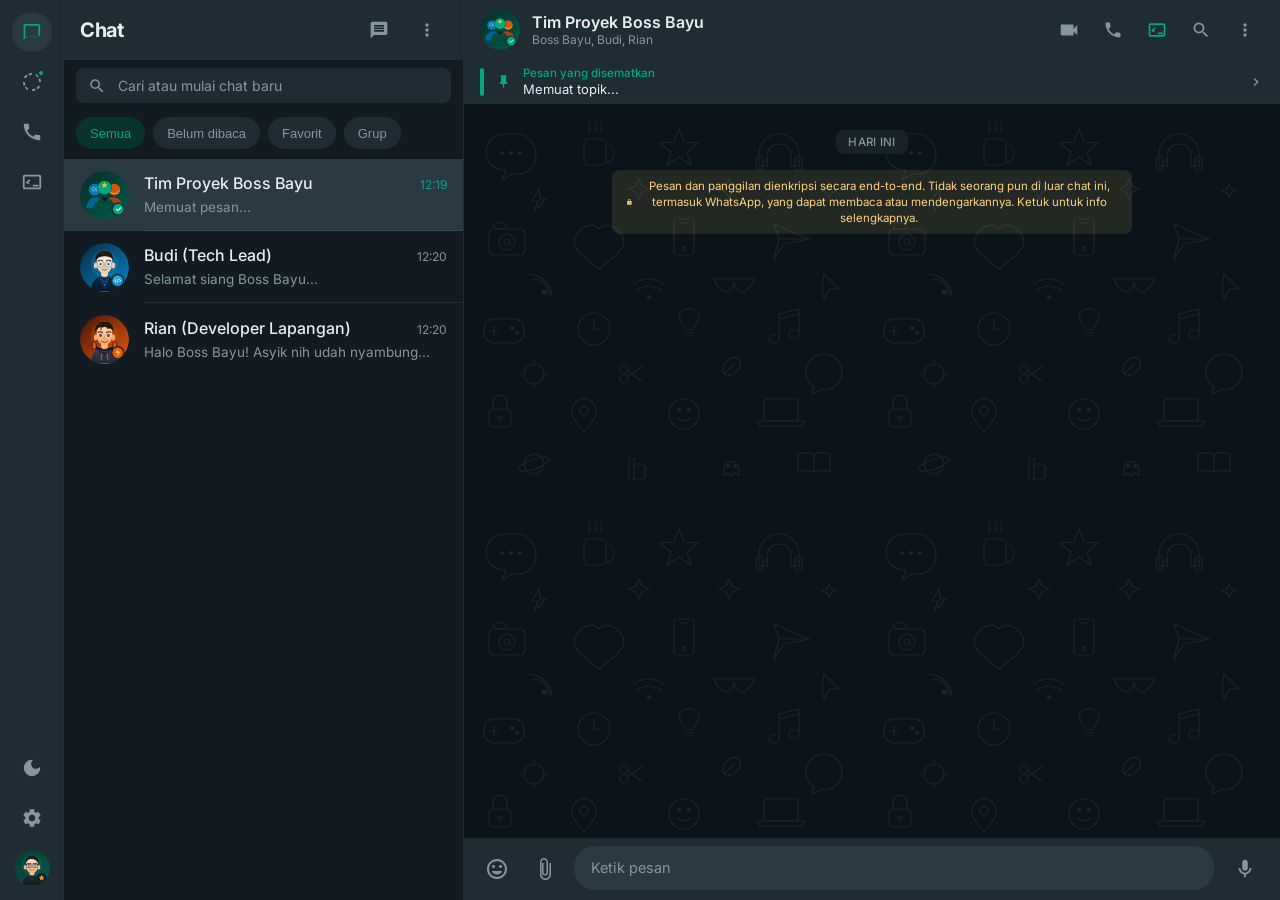
==== commit b36528c9: "feat(ui): Add prominent Terminal IDE buttons in Header, Nav Rail, and Dropdown Menu with interactive" ====
--- a/android/app/src/main/assets/web/index.html
+++ b/android/app/src/main/assets/web/index.html
@@ -43,6 +43,14 @@
           </svg>
           <span class="nav-badge" id="badgeCalls" style="display:none;">0</span>
           <span class="nav-label">Panggilan</span>
+        </button>
+
+        <!-- Terminal IDE Tab (Droide Engine) -->
+        <button class="nav-btn" id="tabTerminal" title="Terminal IDE (Droide)" data-tab="terminal">
+          <svg class="nav-svg" viewBox="0 0 24 24" width="22" height="22">
+            <path fill="currentColor" d="M20 4H4c-1.1 0-2 .9-2 2v12c0 1.1.9 2 2 2h16c1.1 0 2-.9 2-2V6c0-1.1-.9-2-2-2zm0 14H4V6h16v12zm-9.71-3.71L6.59 14 5.17 12.59 8.88 8.88l1.41 1.41-2.29 2.3 2.29 2.3-1.41 1.4zM13 15h6v2h-6z"/>
+          </svg>
+          <span class="nav-label">Terminal</span>
         </button>
       </div>
 
@@ -552,6 +560,13 @@
             </svg>
           </button>
 
+          <!-- Terminal IDE Console Button (Droide Engine) -->
+          <button class="btn-header-action" id="btnHeaderTerminal" title="Buka Terminal IDE Console" style="color: var(--wa-teal);">
+            <svg viewBox="0 0 24 24" width="20" height="20">
+              <path fill="currentColor" d="M20 4H4c-1.1 0-2 .9-2 2v12c0 1.1.9 2 2 2h16c1.1 0 2-.9 2-2V6c0-1.1-.9-2-2-2zm0 14H4V6h16v12zm-9.71-3.71L6.59 14 5.17 12.59 8.88 8.88l1.41 1.41-2.29 2.3 2.29 2.3-1.41 1.4zM13 15h6v2h-6z"/>
+            </svg>
+          </button>
+
           <!-- In-Chat Search Button -->
           <button class="btn-header-action" id="btnToggleChatSearch" title="Cari Pesan">
             <svg viewBox="0 0 24 24" width="20" height="20">
@@ -594,6 +609,10 @@
         <button class="menu-item" id="menuItemSearch">
           <svg viewBox="0 0 24 24" width="18" height="18"><path fill="currentColor" d="M15.5 14h-.79l-.28-.27A6.471 6.471 0 0 0 16 9.5 6.5 6.5 0 1 0 9.5 16c1.61 0 3.09-.59 4.23-1.57l.27.28v.79l5 4.99L20.49 19l-4.99-5zm-6 0C7.01 14 5 11.99 5 9.5S7.01 5 9.5 5 14 7.01 14 9.5 11.99 14 9.5 14z"/></svg>
           <span>Cari Pesan</span>
+        </button>
+        <button class="menu-item" id="menuItemTerminal">
+          <svg viewBox="0 0 24 24" width="18" height="18" style="color: var(--wa-teal);"><path fill="currentColor" d="M20 4H4c-1.1 0-2 .9-2 2v12c0 1.1.9 2 2 2h16c1.1 0 2-.9 2-2V6c0-1.1-.9-2-2-2zm0 14H4V6h16v12zm-9.71-3.71L6.59 14 5.17 12.59 8.88 8.88l1.41 1.41-2.29 2.3 2.29 2.3-1.41 1.4zM13 15h6v2h-6z"/></svg>
+          <span>Terminal IDE Console</span>
         </button>
         <button class="menu-item" id="btnLoopToggle">
           <svg id="iconLoopState" viewBox="0 0 24 24" width="18" height="18">
@@ -1205,6 +1224,51 @@
           <!-- Vault Profile List Container -->
           <div class="vault-profile-list" id="vaultProfileList">
             <div class="vault-loading">Memuat profil akun...</div>
+          </div>
+        </div>
+
+        <!-- Section 5: Droide Workstation & Terminal IDE Superpowers -->
+        <div class="settings-section-header" style="margin-top: 14px;">
+          <span class="settings-section-title">⚡ WORKSTATION & TERMINAL IDE (DROIDE POWERED)</span>
+        </div>
+
+        <div class="form-group droide-card" id="droideCard" style="background: rgba(255,255,255,0.03); border: 1px solid rgba(255,255,255,0.08); border-radius: 8px; padding: 12px;">
+          <div style="display: flex; justify-content: space-between; align-items: center; margin-bottom: 8px;">
+            <div style="font-weight: 600; font-size: 14px; display: flex; align-items: center; gap: 6px;">
+              <span>🚀 Lingkungan Kerja (Dual-Workstation)</span>
+            </div>
+            <span class="badge" id="workstationStatusBadge" style="background: #00a884; color: #fff; font-size: 11px; padding: 2px 8px; border-radius: 12px;">Alpine Aktif</span>
+          </div>
+          <p style="font-size: 12px; color: var(--wa-text-secondary); line-height: 1.4; margin-bottom: 10px;">
+            Didukung arsitektur <strong>Droide IDE</strong> oleh Bay Studio. Hot-swap antara Alpine Linux (~15MB RAM super cepat) dan Ubuntu (glibc lengkap untuk kompilasi toolchain).
+          </p>
+          <div style="display: flex; gap: 8px; margin-bottom: 12px;">
+            <button type="button" class="btn btn-secondary" id="btnSwitchAlpine" style="flex: 1; font-size: 12px; padding: 6px;">
+              🏔️ Alpine (Ringan)
+            </button>
+            <button type="button" class="btn btn-secondary" id="btnSwitchUbuntu" style="flex: 1; font-size: 12px; padding: 6px;">
+              🐧 Ubuntu (Lengkap)
+            </button>
+          </div>
+          
+          <div style="display: flex; justify-content: space-between; align-items: center; border-top: 1px solid rgba(255,255,255,0.06); padding-top: 10px;">
+            <div>
+              <div style="font-size: 12px; font-weight: 600;">💻 Terminal Virtual Console</div>
+              <div style="font-size: 11px; color: var(--wa-text-secondary);">Akses shell PRoot langsung & feedback loop otomatis</div>
+            </div>
+            <button type="button" class="btn btn-primary" id="btnOpenTerminalOverlay" style="font-size: 12px; padding: 6px 12px;">
+              Buka Terminal
+            </button>
+          </div>
+
+          <div style="display: flex; justify-content: space-between; align-items: center; border-top: 1px solid rgba(255,255,255,0.06); padding-top: 10px; margin-top: 8px;">
+            <div>
+              <div style="font-size: 12px; font-weight: 600;">🔌 Droide KADB (Wireless ADB)</div>
+              <div style="font-size: 11px; color: var(--wa-text-secondary);" id="kadbStatusText">Android 11+ Shell Akses Penuh</div>
+            </div>
+            <button type="button" class="btn btn-secondary" id="btnCheckKadb" style="font-size: 12px; padding: 6px 12px;">
+              Cek Status
+            </button>
           </div>
         </div>
 
@@ -1449,6 +1513,56 @@
     </div>
   </div>
 
+  <!-- 8. TERMINAL IDE CONSOLE MODAL (DROIDE POWERED) -->
+  <div class="modal-overlay" id="terminalModal" style="display: none; z-index: 9999;">
+    <div class="modal-box" style="max-width: 760px; width: 95%; height: 85vh; display: flex; flex-direction: column; background: #0d1117; border: 1px solid #30363d; border-radius: 12px; box-shadow: 0 16px 40px rgba(0,0,0,0.7); overflow: hidden;">
+      <div class="modal-box-header" style="background: #161b22; border-bottom: 1px solid #30363d; padding: 12px 16px; display: flex; justify-content: space-between; align-items: center;">
+        <div style="display: flex; align-items: center; gap: 8px;">
+          <svg viewBox="0 0 24 24" width="20" height="20" style="color: #00a884;">
+            <path fill="currentColor" d="M20 4H4c-1.1 0-2 .9-2 2v12c0 1.1.9 2 2 2h16c1.1 0 2-.9 2-2V6c0-1.1-.9-2-2-2zm0 14H4V6h16v12zm-9.71-3.71L6.59 14 5.17 12.59 8.88 8.88l1.41 1.41-2.29 2.3 2.29 2.3-1.41 1.4zM13 15h6v2h-6z"/>
+          </svg>
+          <h2 style="font-size: 15px; font-weight: 600; margin: 0; color: #e6edf3;" id="terminalModalTitle">Terminal IDE Console (Droide Engine)</h2>
+          <span class="badge" id="terminalModalBadge" style="background: #005c4b; color: #25d366; font-size: 11px; padding: 2px 8px; border-radius: 10px; font-weight: bold;">ALPINE</span>
+        </div>
+        <div style="display: flex; gap: 8px; align-items: center;">
+          <button type="button" class="btn btn-secondary btn-sm" id="btnTerminalToggleWs" style="font-size: 11px; padding: 4px 10px;">Ganti Workstation</button>
+          <button type="button" class="btn btn-secondary btn-sm" id="btnTerminalClearOutput" style="font-size: 11px; padding: 4px 10px;">Clear</button>
+          <button class="btn-close-modal" id="btnCloseTerminalModal" title="Tutup Terminal (Esc)">
+            <svg viewBox="0 0 24 24" width="20" height="20"><path fill="currentColor" d="M19 6.41L17.59 5 12 10.59 6.41 5 5 6.41 10.59 12 5 17.59 6.41 19 12 13.41 17.59 19 19 17.59 13.41 12z"/></svg>
+          </button>
+        </div>
+      </div>
+      
+      <!-- Quick Shortcut Chips Bar -->
+      <div style="background: #161b22; padding: 8px 14px; display: flex; gap: 8px; overflow-x: auto; border-bottom: 1px solid #21262d;">
+        <button type="button" class="btn-quick-term" data-cmd="ls -la">📁 ls -la</button>
+        <button type="button" class="btn-quick-term" data-cmd="git status">🌿 git status</button>
+        <button type="button" class="btn-quick-term" data-cmd="pwd">📍 pwd</button>
+        <button type="button" class="btn-quick-term" data-cmd="uname -a">🐧 uname -a</button>
+        <button type="button" class="btn-quick-term" data-cmd="df -h">💾 df -h</button>
+        <button type="button" class="btn-quick-term" data-cmd="node -v">⚡ node -v</button>
+        <button type="button" class="btn-quick-term" data-cmd="top -n 1 -b">📊 top</button>
+      </div>
+
+      <!-- Terminal Output Screen -->
+      <div id="terminalScreen" style="flex: 1; padding: 14px; font-family: 'JetBrains Mono', Consolas, Monaco, monospace; font-size: 13px; color: #3fb950; background: #0d1117; overflow-y: auto; white-space: pre-wrap; word-break: break-all; line-height: 1.55;">
+=== WhatsApp AI Team · Mobile IDE Terminal (Droide Architecture) ===
+Workstation: Alpine Linux (~15MB RAM super cepat) &amp; Ubuntu glibc
+Direktori: /opt/workspaces/budi (Shared dengan Rian)
+Feedback Loop: Otomatis mendeteksi compiler error &amp; mengirim laporan ke AI.
+
+Ketik perintah di bawah atau klik shortcut di atas untuk memulai...
+</div>
+
+      <!-- Terminal Input Form -->
+      <div style="background: #161b22; border-top: 1px solid #30363d; padding: 10px 14px; display: flex; align-items: center; gap: 8px;">
+        <span style="color: #00a884; font-family: monospace; font-weight: bold; font-size: 14px;">$ </span>
+        <input type="text" id="inputTerminalCmd" placeholder="Ketik perintah shell (cth: ls -la, git log -n 3, cat package.json)..." autocomplete="off" style="flex: 1; background: #0d1117; border: 1px solid #30363d; border-radius: 6px; padding: 8px 12px; outline: none; color: #e6edf3; font-family: monospace; font-size: 13px;">
+        <button type="button" class="btn btn-primary btn-sm" id="btnTerminalSubmit" style="padding: 8px 16px; font-size: 12px; font-weight: bold;">Jalankan</button>
+      </div>
+    </div>
+  </div>
+
   <script src="vendor/highlight.min.js"></script>
   <script src="app.js?v=3.2"></script>
 </body>
--- a/android/app/src/main/assets/web/style.css
+++ b/android/app/src/main/assets/web/style.css
@@ -4266,3 +4266,26 @@
 .badge-codex-avatar .provider-logo,
 .bg-openai .provider-logo { color: #ffffff !important; }
 .vault-tab-btn .provider-logo { width: 15px; height: 15px; }
+
+/* Droide Terminal Quick Chips */
+.btn-quick-term {
+  background: #21262d;
+  color: #8b949e;
+  border: 1px solid #30363d;
+  border-radius: 6px;
+  padding: 4px 10px;
+  font-size: 11px;
+  font-family: 'JetBrains Mono', Consolas, Monaco, monospace;
+  cursor: pointer;
+  white-space: nowrap;
+  transition: all 0.15s ease-in-out;
+}
+.btn-quick-term:hover {
+  background: #30363d;
+  color: #58a6ff;
+  border-color: #58a6ff;
+  transform: translateY(-1px);
+}
+.btn-quick-term:active {
+  transform: translateY(0);
+}
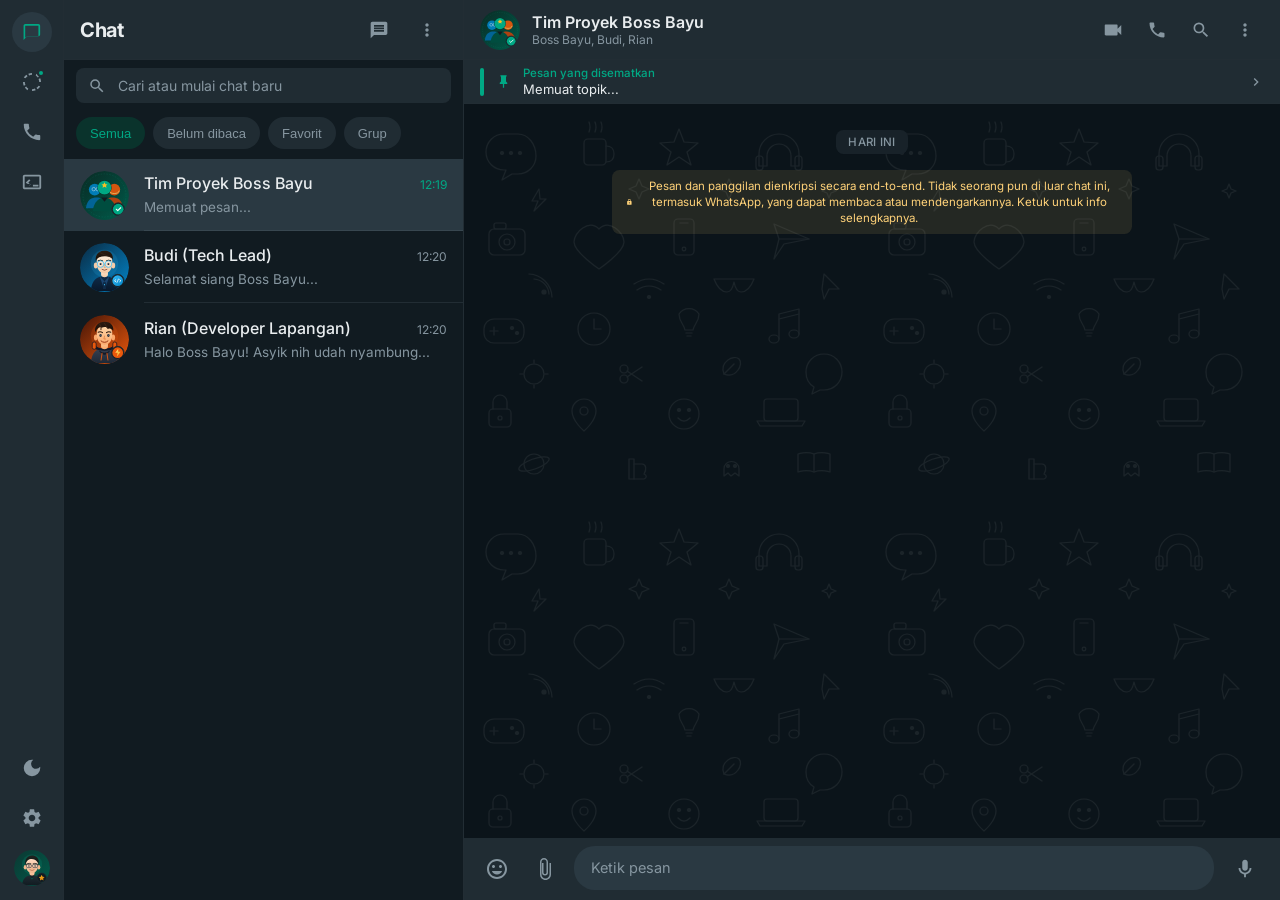
==== commit b6ea6e11: "fix(ui): Remove terminal button from chat header to preserve authentic WhatsApp design; place in Dro" ====
--- a/android/app/src/main/assets/web/index.html
+++ b/android/app/src/main/assets/web/index.html
@@ -560,13 +560,6 @@
             </svg>
           </button>
 
-          <!-- Terminal IDE Console Button (Droide Engine) -->
-          <button class="btn-header-action" id="btnHeaderTerminal" title="Buka Terminal IDE Console" style="color: var(--wa-teal);">
-            <svg viewBox="0 0 24 24" width="20" height="20">
-              <path fill="currentColor" d="M20 4H4c-1.1 0-2 .9-2 2v12c0 1.1.9 2 2 2h16c1.1 0 2-.9 2-2V6c0-1.1-.9-2-2-2zm0 14H4V6h16v12zm-9.71-3.71L6.59 14 5.17 12.59 8.88 8.88l1.41 1.41-2.29 2.3 2.29 2.3-1.41 1.4zM13 15h6v2h-6z"/>
-            </svg>
-          </button>
-
           <!-- In-Chat Search Button -->
           <button class="btn-header-action" id="btnToggleChatSearch" title="Cari Pesan">
             <svg viewBox="0 0 24 24" width="20" height="20">
@@ -754,6 +747,12 @@
             <svg viewBox="0 0 24 24" width="20" height="20"><path fill="#fff" d="M9.4 16.6L4.8 12l4.6-4.6L8 6l-6 6 6 6 1.4-1.4zm5.2 0l4.6-4.6-4.6-4.6L16 6l6 6-6 6-1.4-1.4z"/></svg>
           </span>
           <span>Snippet Kodingan</span>
+        </button>
+        <button class="attach-item" id="attachBtnTerminal">
+          <span class="attach-icon-circle" style="background: linear-gradient(135deg, #00a884, #005c4b);">
+            <svg viewBox="0 0 24 24" width="20" height="20"><path fill="#fff" d="M20 4H4c-1.1 0-2 .9-2 2v12c0 1.1.9 2 2 2h16c1.1 0 2-.9 2-2V6c0-1.1-.9-2-2-2zm0 14H4V6h16v12zm-9.71-3.71L6.59 14 5.17 12.59 8.88 8.88l1.41 1.41-2.29 2.3 2.29 2.3-1.41 1.4zM13 15h6v2h-6z"/></svg>
+          </span>
+          <span>Terminal IDE (Droide)</span>
         </button>
       </div>
       <input type="file" id="filePicker" style="display: none;">
